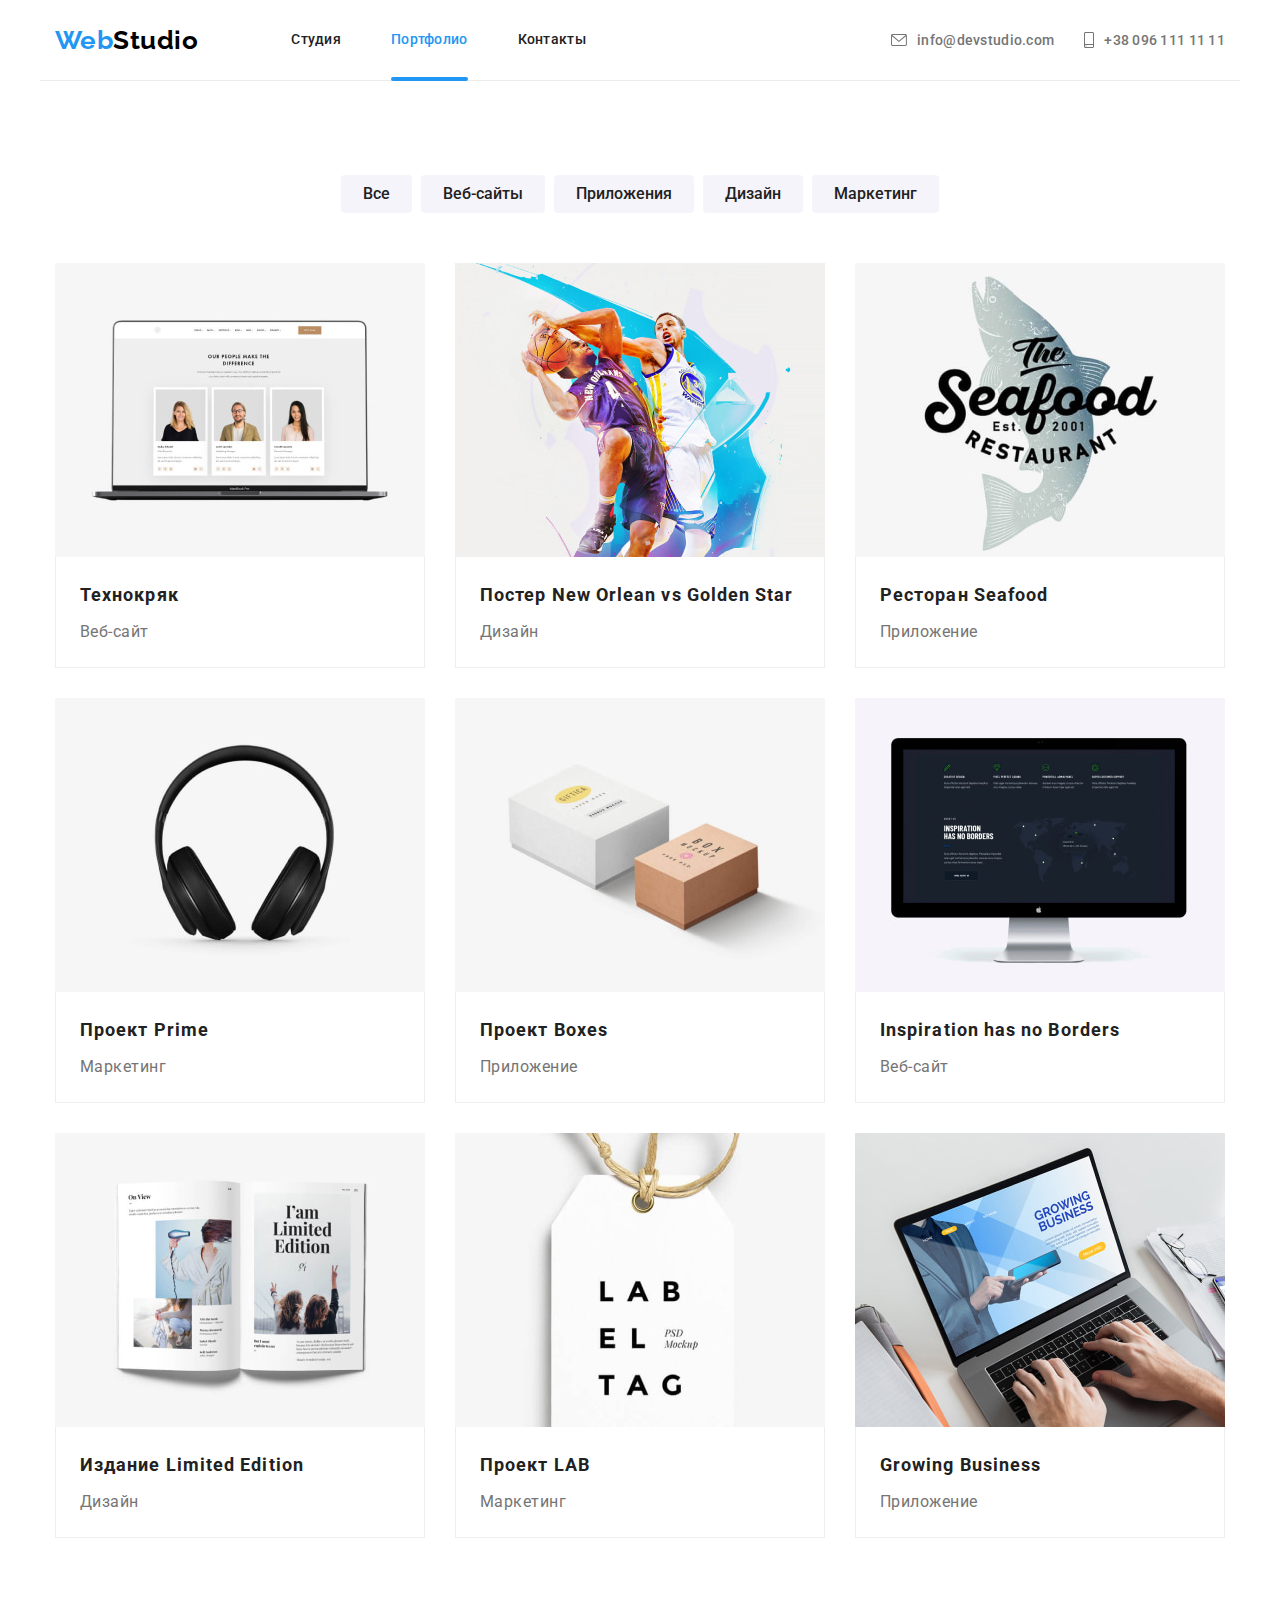
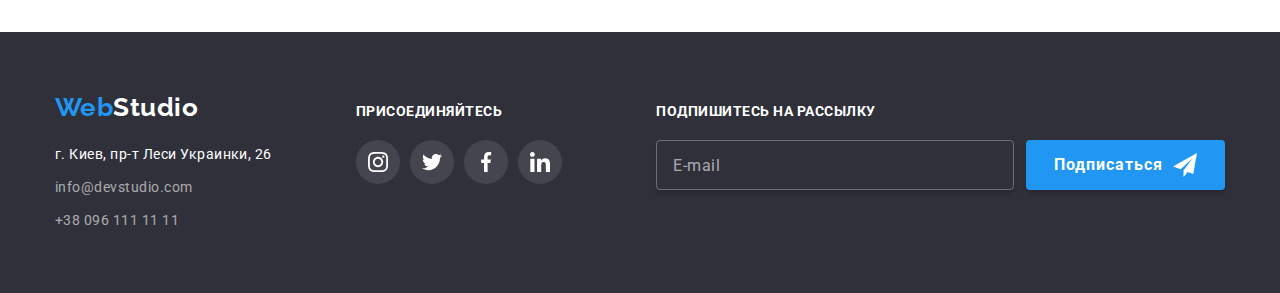
==== portfolio.html @ 1c0f31d6 "Initial commit" ====
<!DOCTYPE html>
<html lang="ru">
  <head>
    <meta charset="UTF-8" />
    <meta http-equiv="X-UA-Compatible" content="IE=edge" />
    <meta name="viewport" content="width=device-width, initial-scale=1.0" />
    <title>Портфолио Web студии</title>
    <link
      href="https://fonts.googleapis.com/css2?family=Raleway:wght@700&family=Roboto:wght@400;500;700;900&display=swap"
      rel="stylesheet"
    />
    <link
      rel="stylesheet"
      href="https://cdnjs.cloudflare.com/ajax/libs/modern-normalize/1.0.0/modern-normalize.min.css"
    />
    <link rel="stylesheet" href="./css/main.min.css" />
  </head>

  <body>
    <header>
      <div class="container header-container">
        <a class="logo" href="./index.html"> <span class="logo__accent">Web</span>Studio</a>

        <nav>
          <ul class="site-nav">
            <li class="site-nav__list">
              <a href="./index.html" class="site-nav__link">Студия</a>
            </li>

            <li class="site-nav__list">
              <div><a href="./portfolio.html" class="site-nav__link active">Портфолио</a></div>
            </li>

            <li class="site-nav__list">
              <div><a href="" class="site-nav__link">Контакты</a></div>
            </li>
          </ul>
        </nav>

        <ul class="address">
          <li class="address__item">
            <a class="address__link" href="mailto:info@devstudio.com"
              ><svg class="address__icon" width="16" height="12">
                <use href="./images/icons.svg#icon-envelope"></use></svg
              >info@devstudio.com</a
            >
          </li>

          <li class="address__item">
            <a class="address__link" href="tell:380961111111"
              ><svg class="address__icon" width="10" height="16">
                <use href="./images/icons.svg#icon-smartphone"></use></svg
              >+38 096 111 11 11</a
            >
          </li>
        </ul>
      </div>
    </header>

    <main>
      <section class="portfolio section">
        <div class="container">
          <h1 class="visually-hidden">Что мы делаем</h1>
          <ul class="portfolio__menu">
            <li class="portfolio__item">
              <button type="button" class="portfolio__button">Все</button>
            </li>
            <li class="portfolio__item">
              <button type="button" class="portfolio__button">Веб-сайты</button>
            </li>
            <li class="portfolio__item">
              <button type="button" class="portfolio__button">Приложения</button>
            </li>
            <li class="portfolio__item">
              <button type="button" class="portfolio__button">Дизайн</button>
            </li>
            <li class="portfolio__item">
              <button type="button" class="portfolio__button">Маркетинг</button>
            </li>
          </ul>

          <h2 class="visually-hidden">Постеры с ссылками</h2>
          <ul class="card-set">
            <li class="card-set__item">
              <a class="card-set__link" href="">
                <div class="card-set__figure">
                  <img
                    src="./images/port1.jpg"
                    alt="3 фото разных людей на экране ноутбука"
                    class="port-img"
                    width="370"
                    height="294"
                  />
                  <p class="card-set__content">
                    Ресурс предлагает комплексные предложения с разным уровнем функционала и
                    сервисов. Все это позволит посетителю получить исчерпывающие сведения о компании
                    или частном лице.
                  </p>
                </div>
                <div class="card-set__stand">
                  <h2 class="card-set__card-title">Технокряк</h2>
                  <p class="card-set__card-subtitle">Веб-сайт</p>
                </div>
              </a>
            </li>

            <li class="card-set__item">
              <a class="card-set__link" href="">
                <div class="card-set__figure">
                  <img
                    src="./images/port2.jpg"
                    alt="баскетболисты борятся за мяч"
                    class="port-img"
                    width="370"
                    height="294"
                  />
                  <p class="card-set__content">
                    Ресурс предлагает комплексные предложения с разным уровнем функционала и
                    сервисов. Все это позволит посетителю получить исчерпывающие сведения о компании
                    или частном лице.
                  </p>
                </div>
                <div class="card-set__stand">
                  <h2 class="card-set__card-title">Постер New Orlean vs Golden Star</h2>
                  <p class="card-set__card-subtitle">Дизайн</p>
                </div>
              </a>
            </li>

            <li class="card-set__item">
              <a class="card-set__link" href="">
                <div class="card-set__figure">
                  <img
                    src="./images/port3.jpg"
                    alt="рыба на логотипе ресторана"
                    class="port-img"
                    width="370"
                    height="294"
                  />
                  <p class="card-set__content">
                    Ресурс предлагает комплексные предложения с разным уровнем функционала и
                    сервисов. Все это позволит посетителю получить исчерпывающие сведения о компании
                    или частном лице.
                  </p>
                </div>
                <div class="card-set__stand">
                  <h2 class="card-set__card-title">Ресторан Seafood</h2>
                  <p class="card-set__card-subtitle">Приложение</p>
                </div>
              </a>
            </li>

            <li class="card-set__item">
              <a class="card-set__link" href="">
                <div class="card-set__figure">
                  <img
                    src="./images/port4.jpg"
                    alt="наушники"
                    class="port-img"
                    width="370"
                    height="294"
                  />
                  <p class="card-set__content">
                    Ресурс предлагает комплексные предложения с разным уровнем функционала и
                    сервисов. Все это позволит посетителю получить исчерпывающие сведения о компании
                    или частном лице.
                  </p>
                </div>
                <div class="card-set__stand">
                  <h2 class="card-set__card-title">Проект Prime</h2>
                  <p class="card-set__card-subtitle">Маркетинг</p>
                </div>
              </a>
            </li>

            <li class="card-set__item">
              <a class="card-set__link" href="">
                <div class="card-set__figure">
                  <img
                    src="./images/port5.jpg"
                    alt="2 коробки"
                    class="port-img"
                    width="370"
                    height="294"
                  />
                  <p class="card-set__content">
                    Ресурс предлагает комплексные предложения с разным уровнем функционала и
                    сервисов. Все это позволит посетителю получить исчерпывающие сведения о компании
                    или частном лице.
                  </p>
                </div>
                <div class="card-set__stand">
                  <h2 class="card-set__card-title">Проект Boxes</h2>
                  <p class="card-set__card-subtitle">Приложение</p>
                </div>
              </a>
            </li>

            <li class="card-set__item">
              <a class="card-set__link" href="">
                <div class="card-set__figure">
                  <img
                    src="./images/port6.jpg"
                    alt="экран компьютера"
                    class="port-img"
                    width="370"
                    height="294"
                  />
                  <p class="card-set__content">
                    Ресурс предлагает комплексные предложения с разным уровнем функционала и
                    сервисов. Все это позволит посетителю получить исчерпывающие сведения о компании
                    или частном лице.
                  </p>
                </div>
                <div class="card-set__stand">
                  <h2 class="card-set__card-title">Inspiration has no Borders</h2>
                  <p class="card-set__card-subtitle">Веб-сайт</p>
                </div>
              </a>
            </li>

            <li class="card-set__item">
              <a class="card-set__link" href="">
                <div class="card-set__figure">
                  <img
                    src="./images/port7.jpg"
                    alt="открытая книга ограниченной серии"
                    class="port-img"
                    width="370"
                    height="294"
                  />
                  <p class="card-set__content">
                    Ресурс предлагает комплексные предложения с разным уровнем функционала и
                    сервисов. Все это позволит посетителю получить исчерпывающие сведения о компании
                    или частном лице.
                  </p>
                </div>
                <div class="card-set__stand">
                  <h2 class="card-set__card-title">Издание Limited Edition</h2>
                  <p class="card-set__card-subtitle">Дизайн</p>
                </div>
              </a>
            </li>

            <li class="card-set__item">
              <a class="card-set__link" href="">
                <div class="card-set__figure">
                  <img
                    src="./images/port8.jpg"
                    alt="бирка одежды с надписью ЛАБ"
                    class="port-img"
                    width="370"
                    height="294"
                  />
                  <p class="card-set__content">
                    Ресурс предлагает комплексные предложения с разным уровнем функционала и
                    сервисов. Все это позволит посетителю получить исчерпывающие сведения о компании
                    или частном лице.
                  </p>
                </div>
                <div class="card-set__stand">
                  <h2 class="card-set__card-title">Проект LAB</h2>
                  <p class="card-set__card-subtitle">Маркетинг</p>
                </div>
              </a>
            </li>

            <li class="card-set__item">
              <a class="card-set__link" href="">
                <div class="card-set__figure">
                  <img
                    src="./images/port9.jpg"
                    alt="Человек печатает на ноутбуке"
                    class="port-img"
                    width="370"
                    height="294"
                  />
                  <p class="card-set__content">
                    Ресурс предлагает комплексные предложения с разным уровнем функционала и
                    сервисов. Все это позволит посетителю получить исчерпывающие сведения о компании
                    или частном лице.
                  </p>
                </div>
                <div class="card-set__stand">
                  <h2 class="card-set__card-title">Growing Business</h2>
                  <p class="card-set__card-subtitle">Приложение</p>
                </div>
              </a>
            </li>
          </ul>
        </div>
      </section>
    </main>

    <footer class="page-footer">
      <div class="container page-footer__container">
        <div class="page-footer__adr-container">
          <a class="logo logo--white" href="./index.html">
            <span class="logo__accent">Web</span>Studio</a
          >
          <address class="page-footer__contacts">
            <p class="page-footer__adr">г. Киев, пр-т Леси Украинки, 26</p>

            <ul>
              <li class="page-footer__item">
                <a class="page-footer__link" href="mailto:info@devstudio.com">info@devstudio.com</a>
              </li>

              <li><a class="page-footer__link" href="tell:380961111111">+38 096 111 11 11</a></li>
            </ul>
          </address>
        </div>

        <div class="add-please">
          <h3 class="slogan">присоединяйтесь</h3>
          <ul class="social-networks">
            <li class="social-networks__list">
              <a
                href=""
                class="social-networks__link social-networks__link--black-theme"
                aria-label="instagram"
                ><svg width="20" height="20">
                  <use href="./images/icons.svg#icon-instagram2"></use></svg
              ></a>
            </li>
            <li class="social-networks__list">
              <a
                href=""
                class="social-networks__link social-networks__link--black-theme"
                aria-label="twitter"
                ><svg width="20" height="20">
                  <use href="./images/icons.svg#icon-twitter"></use></svg
              ></a>
            </li>
            <li class="social-networks__list">
              <a
                href=""
                class="social-networks__link social-networks__link--black-theme"
                aria-label="facebook"
                ><svg width="20" height="20">
                  <use href="./images/icons.svg#icon-facebook"></use></svg
              ></a>
            </li>
            <li class="social-networks__list">
              <a
                href="./images/icons.svg#icon-linkedin"
                class="social-networks__link social-networks__link--black-theme"
                aria-label="linkedin"
                ><svg width="20" height="20">
                  <use href="./images/icons.svg#icon-linkedin"></use></svg
              ></a>
            </li>
          </ul>
        </div>

        <div>
          <b class="slogan">подпишитесь на рассылку </b>
          <form class="subscription-form" name="subscription_form" autocomplete="off" novalidate>
            <label for="user_email"> </label>
            <input
              class="subscription-form__input"
              type="email"
              name="email"
              id="user_email"
              placeholder="E-mail"
            />
            <button class="button button--alignment" type="submit">
              Подписаться
              <svg class="email-svg" width="24" height="24">
                <use href="./images/icons.svg#icon-send"></use>
              </svg>
            </button>
          </form>
        </div>
      </div>
    </footer>
  </body>
</html>
---- css/main.min.css ----
.visually-hidden{position:absolute;width:1px;height:1px;margin:-1px;border:0;padding:0;white-space:nowrap;-webkit-clip-path:inset(100%);clip-path:inset(100%);clip:rect(0 0 0 0);overflow:hidden}body{color:#757575;background-color:#fff;font-family:"Roboto",sans-serif;letter-spacing:0.03em}ul{list-style:none}a{text-decoration:none}img{display:block;max-width:100%}.section{padding-top:94px;padding-bottom:94px}ul,h1,h2,h3,li,p,input{padding:0;margin:0}.container{width:1200px;padding-left:15px;padding-right:15px;margin:0 auto}.address,.address__link,.features__icon,.skills__content,.social-networks__link,.clients__link,.user-form__checkbox-label,.card-set__content,.button--alignment{-webkit-box-pack:center;-ms-flex-pack:center;justify-content:center;-webkit-box-align:center;-ms-flex-align:center;align-items:center}.header-container{display:-webkit-box;display:-ms-flexbox;display:flex;-webkit-box-align:center;-ms-flex-align:center;align-items:center;border-bottom:1px solid #ececec}.site-nav{display:-webkit-box;display:-ms-flexbox;display:flex;margin-left:93px}.site-nav :not(:last-child){margin-right:50px}.site-nav__list{position:relative}.site-nav__link{color:#212121;letter-spacing:0.02em;font-weight:500;font-size:14px;line-height:1.14;padding-top:32px;padding-bottom:32px;display:block;-webkit-transition:color 250ms cubic-bezier(0.4, 0, 0.2, 1);transition:color 250ms cubic-bezier(0.4, 0, 0.2, 1)}.site-nav__link:hover,.site-nav__link:focus{color:#2196f3}.active{color:#2196f3}.active::after{position:absolute;bottom:-1px;left:0px;content:'';display:block;width:100%;height:4px;background-color:currentColor;border-radius:4px}.address{display:-webkit-box;display:-ms-flexbox;display:flex;margin-left:auto;fill:#757575}.address__link{-webkit-transition:color 250ms cubic-bezier(0.4, 0, 0.2, 1);transition:color 250ms cubic-bezier(0.4, 0, 0.2, 1)}.address__link:hover,.address__link:focus{fill:#2196f3}.address__icon{margin-right:10px;-webkit-transition:fill 250ms cubic-bezier(0.4, 0, 0.2, 1);transition:fill 250ms cubic-bezier(0.4, 0, 0.2, 1)}.address__item:not(:last-child){margin-right:30px}.address__link{display:-webkit-box;display:-ms-flexbox;display:flex;padding-top:32px;padding-bottom:32px;color:#757575;letter-spacing:0.02em;font-weight:500;font-size:14px;line-height:16px;-webkit-transition:color 250ms cubic-bezier(0.4, 0, 0.2, 1);transition:color 250ms cubic-bezier(0.4, 0, 0.2, 1)}.address__link:hover,.address__link:focus{color:#2196f3}.logo{color:#000;font-family:"Raleway",sans-serif;font-weight:700;font-size:26px;line-height:1.19;display:block;padding-top:25px;padding-bottom:24px}.logo__accent{color:#2196f3}.logo--white{color:#fff;display:inline-block}.hero{background-color:#2f303a;text-align:center;padding-top:200px;padding-bottom:200px;height:600px;max-width:1600px;margin-left:auto;margin-right:auto;background-image:-webkit-gradient(linear, left top, left bottom, from(rgba(47,48,58,0.4)), to(rgba(47,48,58,0.4))),url(../images/hero.jpg);background-image:linear-gradient(rgba(47,48,58,0.4), rgba(47,48,58,0.4)),url(../images/hero.jpg)}.hero__title{color:#fff;letter-spacing:0.06em;font-weight:900;font-size:44px;line-height:1.36;text-transform:uppercase;margin-bottom:30px}.button{background-color:#2196f3;color:#fff;letter-spacing:0.06em;font-weight:700;font-size:16px;line-height:1.88;cursor:pointer;-webkit-box-shadow:0px 4px 4px rgba(0,0,0,0.15);box-shadow:0px 4px 4px rgba(0,0,0,0.15);border:none;border-radius:4px;padding:10px 32px;-webkit-transition:background-color 250ms cubic-bezier(0.4, 0, 0.2, 1);transition:background-color 250ms cubic-bezier(0.4, 0, 0.2, 1)}.button:hover,.button:focus{background-color:#188ce8}.backdrop{position:fixed;top:0;left:0;width:100%;height:100%;background-color:rgba(0,0,0,0.2);opacity:1;-webkit-transition:opacity 250ms cubic-bezier(0.4, 0, 0.2, 1),visibility 250ms cubic-bezier(0.4, 0, 0.2, 1);transition:opacity 250ms cubic-bezier(0.4, 0, 0.2, 1),visibility 250ms cubic-bezier(0.4, 0, 0.2, 1)}.backdrop.is-hidden{opacity:0;pointer-events:none;visibility:hidden}.backdrop.is-hidden .modal{-webkit-transform:translate(-50%, -50%) scale(0.75);transform:translate(-50%, -50%) scale(0.75)}.modal{position:absolute;top:50%;left:50%;-webkit-transform:translate(-50%, -50%) scale(1);transform:translate(-50%, -50%) scale(1);-webkit-transition:-webkit-transform 250ms cubic-bezier(0.4, 0, 0.2, 1);transition:-webkit-transform 250ms cubic-bezier(0.4, 0, 0.2, 1);transition:transform 250ms cubic-bezier(0.4, 0, 0.2, 1);transition:transform 250ms cubic-bezier(0.4, 0, 0.2, 1), -webkit-transform 250ms cubic-bezier(0.4, 0, 0.2, 1);opacity:1;width:528px;height:581px;background-color:#fff;border-radius:4px;-webkit-box-shadow:0px 1px 3px rgba(0,0,0,0.12),0px 1px 1px rgba(0,0,0,0.14),0px 2px 1px rgba(0,0,0,0.2);box-shadow:0px 1px 3px rgba(0,0,0,0.12),0px 1px 1px rgba(0,0,0,0.14),0px 2px 1px rgba(0,0,0,0.2)}.modal__modal-close{width:30px;height:30px;border-radius:50%;background-color:#fff;border:rgba(0,0,0,0.1) solid 1px;top:8px;right:8px;position:absolute;cursor:pointer;-webkit-transition:fill 250ms cubic-bezier(0.4, 0, 0.2, 1);transition:fill 250ms cubic-bezier(0.4, 0, 0.2, 1)}.modal__modal-close:hover,.modal__modal-close:focus{fill:#2196f3}.features{display:-webkit-box;display:-ms-flexbox;display:flex}.features__item{width:270px}.features__item:not(:last-child){margin-right:30px}.features__icon{background-color:#f5f4fa;height:120px;margin-bottom:30px;display:-webkit-box;display:-ms-flexbox;display:flex;border-radius:4px}.features__title{color:#212121;margin-bottom:10px;font-weight:700;font-size:14px;line-height:1.14;text-transform:uppercase}.features__description{font-size:14px;line-height:1.71}.skill{padding-top:0}.skills__thumb{position:relative}.site-nav__underline{position:relative}.skills__content{position:absolute;display:-webkit-box;display:-ms-flexbox;display:flex;background-color:rgba(47,48,58,0.8);width:370px;height:70px;color:#fff;font-weight:700;font-size:14px;line-height:1.14;text-transform:uppercase;bottom:0}.skills{display:-webkit-box;display:-ms-flexbox;display:flex}.skills :not(:last-child){margin-right:30px}.section-title{color:#212121;font-weight:700;font-size:36px;line-height:1.17;text-align:center;margin-bottom:50px}.social-networks{display:-webkit-box;display:-ms-flexbox;display:flex;width:206px;height:44px}.social-networks__list:not(:last-child){margin-right:10px}.social-networks__link{display:-webkit-box;display:-ms-flexbox;display:flex;border-radius:50%;width:44px;height:44px;fill:#afb1b8;-webkit-transition:fill 250ms cubic-bezier(0.4, 0, 0.2, 1),background-color 250ms cubic-bezier(0.4, 0, 0.2, 1);transition:fill 250ms cubic-bezier(0.4, 0, 0.2, 1),background-color 250ms cubic-bezier(0.4, 0, 0.2, 1)}.social-networks__link:hover,.social-networks__link:focus{background-color:#2196f3;fill:#fff}.our-peoples{display:-webkit-box;display:-ms-flexbox;display:flex}.our-peoples__item{text-align:center;-webkit-box-shadow:0px 1px 3px rgba(0,0,0,0.12),0px 1px 1px rgba(0,0,0,0.14),0px 2px 1px rgba(0,0,0,0.2);box-shadow:0px 1px 3px rgba(0,0,0,0.12),0px 1px 1px rgba(0,0,0,0.14),0px 2px 1px rgba(0,0,0,0.2);border-radius:0px 0px 4px 4px;background-color:#fff}.our-peoples__item:not(:last-child){margin-right:30px}.our-command{background-color:#f5f4fa}.command-member{padding:30px 32px}.command-member__name{color:#212121;font-weight:500;font-size:16px;line-height:1.19;margin-bottom:10px}.command-member__position{font-size:16px;line-height:1.19;margin-bottom:16px}.clients{display:-webkit-box;display:-ms-flexbox;display:flex;margin-left:auto;margin-right:auto}.clients__link{display:-webkit-box;display:-ms-flexbox;display:flex;border:1px solid #afb1b8;border-radius:4px;width:170px;height:92px;fill:#afb1b8;-webkit-transition:fill 250ms cubic-bezier(0.4, 0, 0.2, 1),border 250ms cubic-bezier(0.4, 0, 0.2, 1);transition:fill 250ms cubic-bezier(0.4, 0, 0.2, 1),border 250ms cubic-bezier(0.4, 0, 0.2, 1)}.clients__link:hover,.clients__link:focus{overline:none;border:1px solid #2196f3;fill:#2196f3}.clients__item:not(:last-child){margin-right:30px}.user-form{margin-left:auto;margin-right:auto;padding:40px;font-size:12px}.user-form__field-cover:not(:last-child){margin-bottom:10px}.user-form__field-cover{display:-webkit-box;display:-ms-flexbox;display:flex;-webkit-box-orient:vertical;-webkit-box-direction:normal;-ms-flex-direction:column;flex-direction:column}.user-form__label{margin-bottom:4px;letter-spacing:0.01em}.place-data{display:block;margin-bottom:12px;text-align:center;font-weight:700;font-size:20px;line-height:1.15;color:#212121}.user-form__button{display:block;margin-left:auto;margin-right:auto;padding:10px 55px}.user-form__input-icon{position:absolute;top:50%;left:12px;-webkit-transform:translateY(-50%);transform:translateY(-50%);-webkit-transition:fill 250ms cubic-bezier(0.4, 0, 0.2, 1);transition:fill 250ms cubic-bezier(0.4, 0, 0.2, 1)}.user-form__input-cover{position:relative;width:100%}.user-form__input{border:1px solid rgba(33,33,33,0.2);border-radius:4px;width:100%;height:40px;padding-left:42px;outline:none;cursor:pointer;-webkit-transition:border 250ms cubic-bezier(0.4, 0, 0.2, 1);transition:border 250ms cubic-bezier(0.4, 0, 0.2, 1)}.user-form__input:focus-within .user-form__input-icon{fill:#2196f3}.user-form__input:hover ~ .user-form__input-icon,.user-form__input:focus ~ .user-form__input-icon{fill:#2196f3}.user-form__input:hover,.user-form__input:focus{border:1px solid #2196f3}.user-form__textarea{height:120px;resize:unset;border-color:rgba(33,33,33,0.2);border-radius:4px;padding:12px 16px;outline:none;margin-bottom:20px;-webkit-transition:border 250ms cubic-bezier(0.4, 0, 0.2, 1);transition:border 250ms cubic-bezier(0.4, 0, 0.2, 1)}.user-form__textarea::-webkit-input-placeholder{font-size:12px;color:rgba(117,117,117,0.5)}.user-form__textarea:-ms-input-placeholder{font-size:12px;color:rgba(117,117,117,0.5)}.user-form__textarea::-ms-input-placeholder{font-size:12px;color:rgba(117,117,117,0.5)}.user-form__textarea::placeholder{font-size:12px;color:rgba(117,117,117,0.5)}.user-form__textarea:hover,.user-form__textarea:focus{border:1px solid #2196f3}.user-form__checkbox-label{display:-webkit-box;display:-ms-flexbox;display:flex;font-size:14px;margin-bottom:30px}.user-form__policy-terms{text-decoration:underline;color:#2196f3}.user-form__checkbox-icon{display:-webkit-box;display:-ms-flexbox;display:flex;-webkit-box-align:center;-ms-flex-align:center;align-items:center;width:16px;height:15px;margin-right:7px;border:2px solid #212121;border-radius:2px;background-origin:border-box;-webkit-transition:border 250ms cubic-bezier(0.4, 0, 0.2, 1),background 250ms cubic-bezier(0.4, 0, 0.2, 1);transition:border 250ms cubic-bezier(0.4, 0, 0.2, 1),background 250ms cubic-bezier(0.4, 0, 0.2, 1)}.user-form__checkbox{position:absolute;width:1px;height:1px;margin:-1px;border:0;padding:0;white-space:nowrap;-webkit-clip-path:inset(100%);clip-path:inset(100%);clip:rect(0 0 0 0);overflow:hidden}.user-form__checkbox:hover ~ .user-form__checkbox-icon{border-color:#2196f3}.user-form__checkbox:focus ~ .user-form__checkbox-icon{border-color:#2196f3}.user-form__checkbox:checked ~ .user-form__checkbox-icon{background-color:#2196f3;border-color:#2196f3}.card-set__card-subtitle{color:#757575;font-size:16px;line-height:1.88}.portfolio__menu{display:-webkit-box;display:-ms-flexbox;display:flex;-webkit-box-pack:center;-ms-flex-pack:center;justify-content:center;margin-bottom:50px}.portfolio__item:not(:last-child){margin-right:9px}.portfolio__button{color:#212121;background-color:#f5f4fa;font-weight:500;font-size:16px;line-height:1.63;cursor:pointer;text-align:center;border:none;padding:6px 22px;border-radius:4px;-webkit-transition:color 250ms cubic-bezier(0.4, 0, 0.2, 1),background-color 250ms cubic-bezier(0.4, 0, 0.2, 1),-webkit-box-shadow 250ms cubic-bezier(0.4, 0, 0.2, 1);transition:color 250ms cubic-bezier(0.4, 0, 0.2, 1),background-color 250ms cubic-bezier(0.4, 0, 0.2, 1),-webkit-box-shadow 250ms cubic-bezier(0.4, 0, 0.2, 1);transition:color 250ms cubic-bezier(0.4, 0, 0.2, 1),background-color 250ms cubic-bezier(0.4, 0, 0.2, 1),box-shadow 250ms cubic-bezier(0.4, 0, 0.2, 1);transition:color 250ms cubic-bezier(0.4, 0, 0.2, 1),background-color 250ms cubic-bezier(0.4, 0, 0.2, 1),box-shadow 250ms cubic-bezier(0.4, 0, 0.2, 1),-webkit-box-shadow 250ms cubic-bezier(0.4, 0, 0.2, 1)}.portfolio__button:hover,.portfolio__button:focus{color:#fff;background-color:#2196f3;-webkit-box-shadow:0px 3px 1px rgba(0,0,0,0.1),0px 1px 2px rgba(0,0,0,0.08),0px 2px 2px rgba(0,0,0,0.12);box-shadow:0px 3px 1px rgba(0,0,0,0.1),0px 1px 2px rgba(0,0,0,0.08),0px 2px 2px rgba(0,0,0,0.12)}.card-set__card-title{color:#212121;letter-spacing:0.06em;font-weight:700;font-size:18px;line-height:2;margin-bottom:4px}.card-set{display:-webkit-box;display:-ms-flexbox;display:flex;-ms-flex-wrap:wrap;flex-wrap:wrap;margin-left:calc(-1 * 30px);margin-top:calc(-1 * 30px)}.card-set__item{-ms-flex-preferred-size:calc(100% / 3 - 30px);flex-basis:calc(100% / 3 - 30px);margin-left:30px;margin-top:30px}.card-set__stand{padding:20px 24px;border-right:1px solid #eee;border-bottom:1px solid #eee;border-left:1px solid #eee}.card-set__content{position:absolute;width:100%;height:100%;top:0;left:0;display:-webkit-box;display:-ms-flexbox;display:flex;padding-left:24px;padding-right:24px;background-color:rgba(33,150,243,0.9);font-weight:400;font-size:18px;line-height:156%;color:#fff;-webkit-transform:translateY(100%);transform:translateY(100%);-webkit-transition:-webkit-transform 250ms cubic-bezier(0.4, 0, 0.2, 1);transition:-webkit-transform 250ms cubic-bezier(0.4, 0, 0.2, 1);transition:transform 250ms cubic-bezier(0.4, 0, 0.2, 1);transition:transform 250ms cubic-bezier(0.4, 0, 0.2, 1), -webkit-transform 250ms cubic-bezier(0.4, 0, 0.2, 1)}.card-set__figure{position:relative;overflow:hidden}.card-set__link{-webkit-transition:-webkit-box-shadow 250ms cubic-bezier(0.4, 0, 0.2, 1);transition:-webkit-box-shadow 250ms cubic-bezier(0.4, 0, 0.2, 1);transition:box-shadow 250ms cubic-bezier(0.4, 0, 0.2, 1);transition:box-shadow 250ms cubic-bezier(0.4, 0, 0.2, 1), -webkit-box-shadow 250ms cubic-bezier(0.4, 0, 0.2, 1)}.card-set__link:hover,.card-set__link:focus{display:inline-block;-webkit-box-shadow:0px 1px 1px rgba(0,0,0,0.12),0px 4px 4px rgba(0,0,0,0.06),1px 4px 6px rgba(0,0,0,0.16);box-shadow:0px 1px 1px rgba(0,0,0,0.12),0px 4px 4px rgba(0,0,0,0.06),1px 4px 6px rgba(0,0,0,0.16)}.card-set__link:hover .card-set__content,.card-set__link:focus .card-set__content{-webkit-transform:translateY(0);transform:translateY(0)}.logo--white{padding:0;margin-bottom:20px}.page-footer{background-color:#2f303a;padding-top:60px;padding-bottom:60px}.page-footer__adr{color:#fff;font-size:14px;line-height:1.71;font-style:normal;margin-bottom:9px}.page-footer__link{color:rgba(255,255,255,0.6);font-size:14px;line-height:1.71;font-style:normal;-webkit-transition:color 250ms cubic-bezier(0.4, 0, 0.2, 1);transition:color 250ms cubic-bezier(0.4, 0, 0.2, 1)}.page-footer__link:hover,.page-footer__link:focus{color:#2196f3}.page-footer__item{margin-bottom:9px}.slogan{color:#fff;display:inline-block;font-weight:700;font-size:14px;line-height:1.14;text-transform:uppercase;margin-bottom:20px}.page-footer__contacts{display:inline-block}.add-please{-webkit-box-orient:vertical;-webkit-box-direction:normal;-ms-flex-direction:column;flex-direction:column;margin-right:auto}.page-footer__container{display:-webkit-box;display:-ms-flexbox;display:flex;-webkit-box-align:baseline;-ms-flex-align:baseline;align-items:baseline}.page-footer__adr-container{width:231px;margin-right:70px}.social-networks__link--black-theme{background-color:rgba(255,255,255,0.1);fill:#fff}.social-networks__link--black-theme:hover,.social-networks__link--black-theme:focus{background-color:#2196f3}.button--alignment{display:-webkit-box;display:-ms-flexbox;display:flex;padding:10px 28px}.email-svg{margin-left:10px}.subscription-form__input{width:358px;height:50px;color:#fff;border:1px solid rgba(255,255,255,0.3);border-radius:4px;background-color:inherit;font-size:16px;line-height:1.25;padding:15px 16px;letter-spacing:0.03em;margin-right:12px;-webkit-box-shadow:0px 4px 4px rgba(0,0,0,0.15);box-shadow:0px 4px 4px rgba(0,0,0,0.15);-webkit-transition:border-color 250ms cubic-bezier(0.4, 0, 0.2, 1),-webkit-box-shadow 250ms cubic-bezier(0.4, 0, 0.2, 1);transition:border-color 250ms cubic-bezier(0.4, 0, 0.2, 1),-webkit-box-shadow 250ms cubic-bezier(0.4, 0, 0.2, 1);transition:border-color 250ms cubic-bezier(0.4, 0, 0.2, 1),box-shadow 250ms cubic-bezier(0.4, 0, 0.2, 1);transition:border-color 250ms cubic-bezier(0.4, 0, 0.2, 1),box-shadow 250ms cubic-bezier(0.4, 0, 0.2, 1),-webkit-box-shadow 250ms cubic-bezier(0.4, 0, 0.2, 1)}.subscription-form__input:hover,.subscription-form__input:focus{outline:0;border-color:#2196f3}.subscription-form__input::-webkit-input-placeholder{font-size:16px;line-height:1.25;letter-spacing:0.03em;color:rgba(255,255,255,0.6)}.subscription-form__input:-ms-input-placeholder{font-size:16px;line-height:1.25;letter-spacing:0.03em;color:rgba(255,255,255,0.6)}.subscription-form__input::-ms-input-placeholder{font-size:16px;line-height:1.25;letter-spacing:0.03em;color:rgba(255,255,255,0.6)}.subscription-form__input::placeholder{font-size:16px;line-height:1.25;letter-spacing:0.03em;color:rgba(255,255,255,0.6)}.subscription-form{display:-webkit-box;display:-ms-flexbox;display:flex}
/*# sourceMappingURL=main.min.css.map */
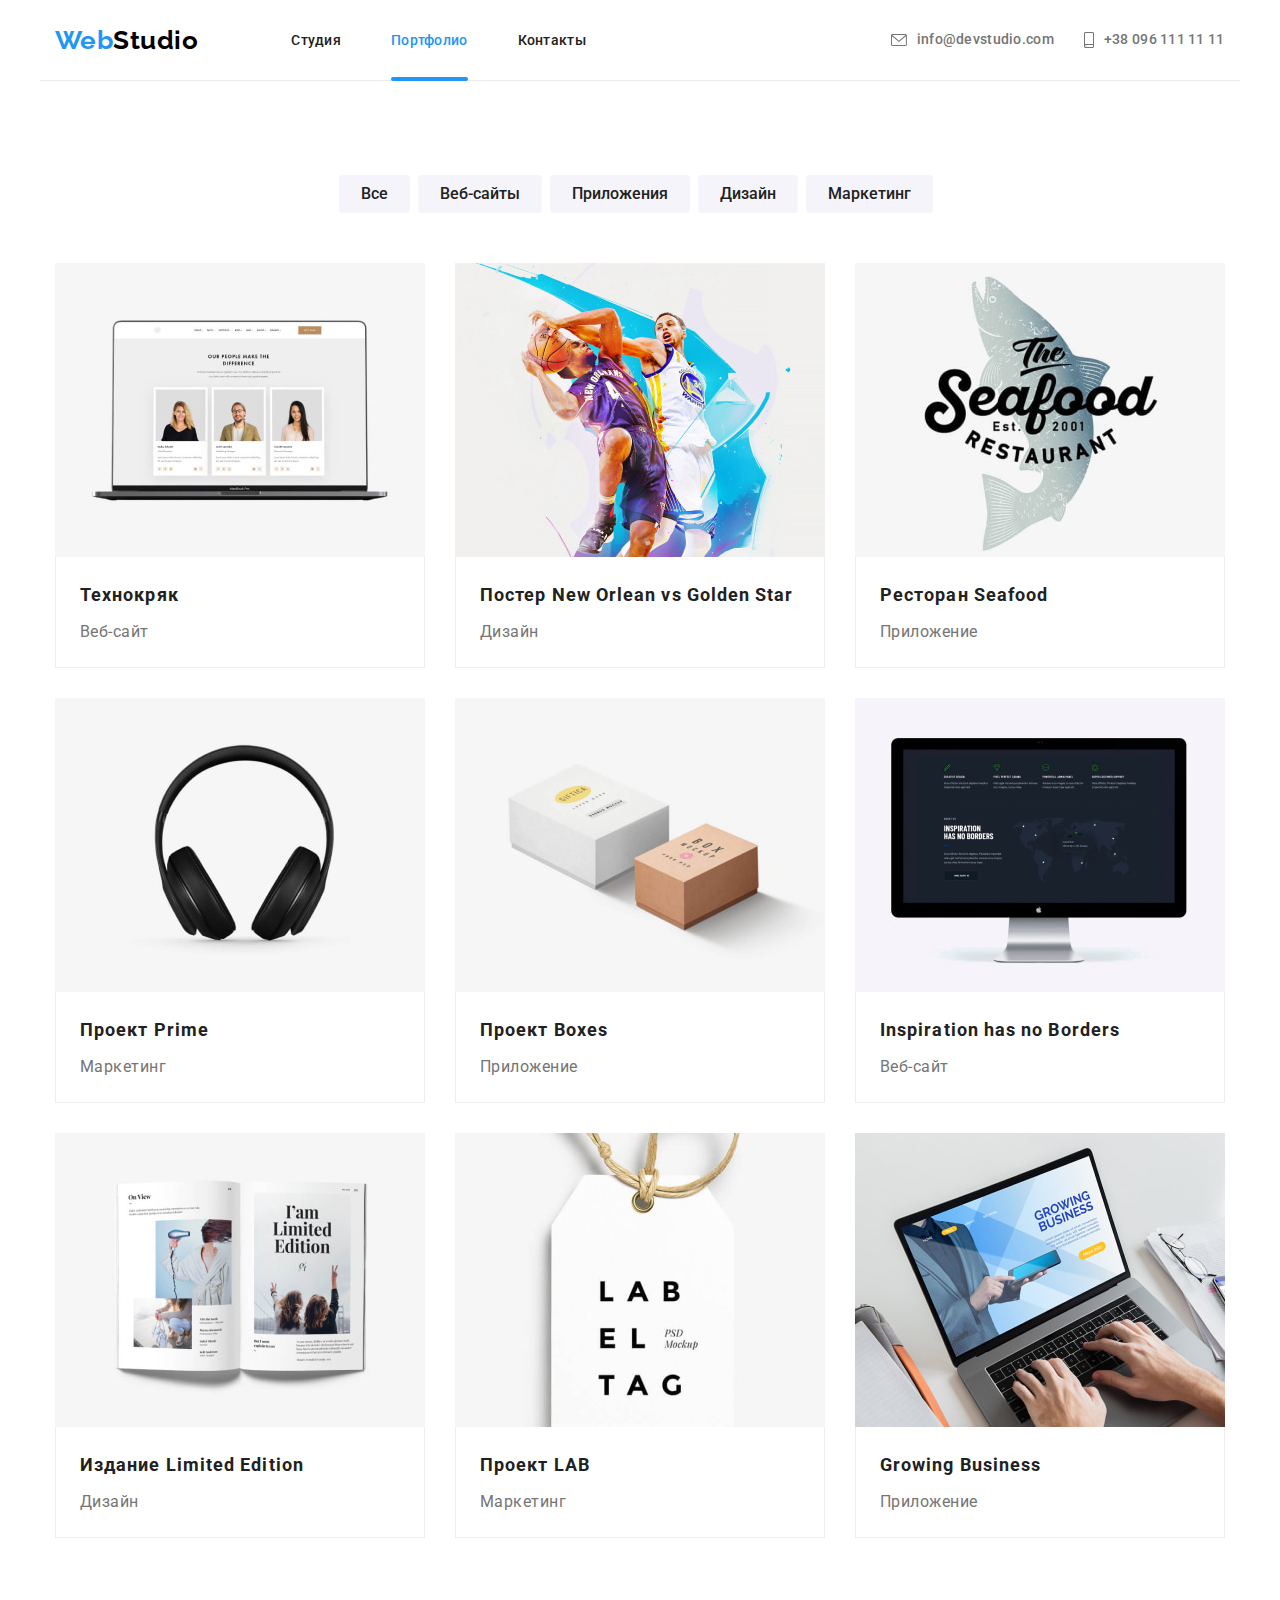
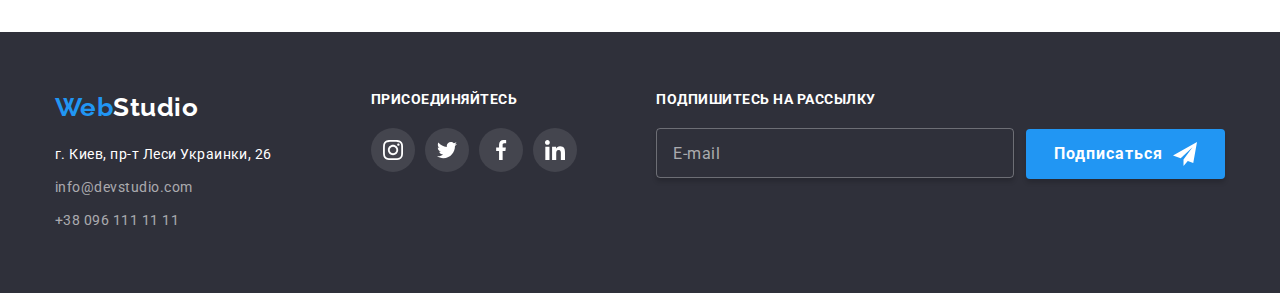
==== commit 7d9d9429: "update styles" ====
--- a/portfolio.html
+++ b/portfolio.html
@@ -21,39 +21,77 @@
       <div class="container header-container">
         <a class="logo" href="./index.html"> <span class="logo__accent">Web</span>Studio</a>
 
-        <nav>
-          <ul class="site-nav">
-            <li class="site-nav__list">
-              <a href="./index.html" class="site-nav__link">Студия</a>
-            </li>
-
-            <li class="site-nav__list">
-              <div><a href="./portfolio.html" class="site-nav__link active">Портфолио</a></div>
-            </li>
-
-            <li class="site-nav__list">
-              <div><a href="" class="site-nav__link">Контакты</a></div>
-            </li>
-          </ul>
-        </nav>
-
-        <ul class="address">
-          <li class="address__item">
-            <a class="address__link" href="mailto:info@devstudio.com"
-              ><svg class="address__icon" width="16" height="12">
-                <use href="./images/icons.svg#icon-envelope"></use></svg
-              >info@devstudio.com</a
-            >
-          </li>
-
-          <li class="address__item">
-            <a class="address__link" href="tell:380961111111"
-              ><svg class="address__icon" width="10" height="16">
-                <use href="./images/icons.svg#icon-smartphone"></use></svg
-              >+38 096 111 11 11</a
-            >
-          </li>
-        </ul>
+        <button
+          class="menu-button"
+          type="button"
+          aria-expanded="false"
+          aria-controls="menu-container"
+          data-menu-button
+        >
+          <svg width="40px" height="40px" aria-label="переключатель мобильного меню">
+            <use class="icon-menu" href="./images/icons.svg#icon-menu"></use>
+            <use class="icon-close" href="./images/icons.svg#icon-close"></use>
+          </svg>
+        </button>
+        <div class="menu-container" id="menu-container" data-menu>
+          <nav class="nav">
+            <ul class="site-nav">
+              <li class="site-nav__list">
+                <a href="./index.html" class="site-nav__link">Студия</a>
+              </li>
+
+              <li class="site-nav__list">
+                <div><a href="./portfolio.html" class="site-nav__link active">Портфолио</a></div>
+              </li>
+
+              <li class="site-nav__list">
+                <div><a href="" class="site-nav__link">Контакты</a></div>
+              </li>
+            </ul>
+          </nav>
+
+          <div class="mobile-adress">
+            <ul class="address">
+              <li class="address__item">
+                <a class="address__link" href="mailto:info@devstudio.com"
+                  ><svg class="address__icon" width="16" height="12">
+                    <use href="./images/icons.svg#icon-envelope"></use></svg
+                  ><span class="address__text">info@devstudio.com</span></a
+                >
+              </li>
+
+              <li class="address__item">
+                <a class="address__link" href="tell:380961111111"
+                  ><svg class="address__icon" width="10" height="16">
+                    <use href="./images/icons.svg#icon-smartphone"></use></svg
+                  ><span class="address__tell">+38 096 111 11 11</span></a
+                >
+              </li>
+            </ul>
+            <ul class="mobile-networks">
+              <li class="mobile-networks__list">
+                <a href="" class="mobile-networks__link" aria-label="instagram">Instagram</a>
+              </li>
+
+              <li class="mobile-networks__list">
+                <a href="" class="mobile-networks__link" aria-label="twitter">Twitter</a>
+              </li>
+
+              <li class="mobile-networks__list">
+                <a href="" class="mobile-networks__link" aria-label="facebook">Facebook</a>
+              </li>
+
+              <li class="mobile-networks__list">
+                <a
+                  href="./images/icons.svg#icon-linkedin"
+                  class="mobile-networks__link"
+                  aria-label="linkedin"
+                  >LinkedIn</a
+                >
+              </li>
+            </ul>
+          </div>
+        </div>
       </div>
     </header>
 
@@ -374,5 +412,6 @@
         </div>
       </div>
     </footer>
+    <script src="./js/menu.js"></script>
   </body>
 </html>
--- a/css/main.min.css
+++ b/css/main.min.css
@@ -1,2 +1,2 @@
-.visually-hidden{position:absolute;width:1px;height:1px;margin:-1px;border:0;padding:0;white-space:nowrap;-webkit-clip-path:inset(100%);clip-path:inset(100%);clip:rect(0 0 0 0);overflow:hidden}body{color:#757575;background-color:#fff;font-family:"Roboto",sans-serif;letter-spacing:0.03em}ul{list-style:none}a{text-decoration:none}img{display:block;max-width:100%}.section{padding-top:94px;padding-bottom:94px}ul,h1,h2,h3,li,p,input{padding:0;margin:0}.container{width:1200px;padding-left:15px;padding-right:15px;margin:0 auto}.address,.address__link,.features__icon,.skills__content,.social-networks__link,.clients__link,.user-form__checkbox-label,.card-set__content,.button--alignment{-webkit-box-pack:center;-ms-flex-pack:center;justify-content:center;-webkit-box-align:center;-ms-flex-align:center;align-items:center}.header-container{display:-webkit-box;display:-ms-flexbox;display:flex;-webkit-box-align:center;-ms-flex-align:center;align-items:center;border-bottom:1px solid #ececec}.site-nav{display:-webkit-box;display:-ms-flexbox;display:flex;margin-left:93px}.site-nav :not(:last-child){margin-right:50px}.site-nav__list{position:relative}.site-nav__link{color:#212121;letter-spacing:0.02em;font-weight:500;font-size:14px;line-height:1.14;padding-top:32px;padding-bottom:32px;display:block;-webkit-transition:color 250ms cubic-bezier(0.4, 0, 0.2, 1);transition:color 250ms cubic-bezier(0.4, 0, 0.2, 1)}.site-nav__link:hover,.site-nav__link:focus{color:#2196f3}.active{color:#2196f3}.active::after{position:absolute;bottom:-1px;left:0px;content:'';display:block;width:100%;height:4px;background-color:currentColor;border-radius:4px}.address{display:-webkit-box;display:-ms-flexbox;display:flex;margin-left:auto;fill:#757575}.address__link{-webkit-transition:color 250ms cubic-bezier(0.4, 0, 0.2, 1);transition:color 250ms cubic-bezier(0.4, 0, 0.2, 1)}.address__link:hover,.address__link:focus{fill:#2196f3}.address__icon{margin-right:10px;-webkit-transition:fill 250ms cubic-bezier(0.4, 0, 0.2, 1);transition:fill 250ms cubic-bezier(0.4, 0, 0.2, 1)}.address__item:not(:last-child){margin-right:30px}.address__link{display:-webkit-box;display:-ms-flexbox;display:flex;padding-top:32px;padding-bottom:32px;color:#757575;letter-spacing:0.02em;font-weight:500;font-size:14px;line-height:16px;-webkit-transition:color 250ms cubic-bezier(0.4, 0, 0.2, 1);transition:color 250ms cubic-bezier(0.4, 0, 0.2, 1)}.address__link:hover,.address__link:focus{color:#2196f3}.logo{color:#000;font-family:"Raleway",sans-serif;font-weight:700;font-size:26px;line-height:1.19;display:block;padding-top:25px;padding-bottom:24px}.logo__accent{color:#2196f3}.logo--white{color:#fff;display:inline-block}.hero{background-color:#2f303a;text-align:center;padding-top:200px;padding-bottom:200px;height:600px;max-width:1600px;margin-left:auto;margin-right:auto;background-image:-webkit-gradient(linear, left top, left bottom, from(rgba(47,48,58,0.4)), to(rgba(47,48,58,0.4))),url(../images/hero.jpg);background-image:linear-gradient(rgba(47,48,58,0.4), rgba(47,48,58,0.4)),url(../images/hero.jpg)}.hero__title{color:#fff;letter-spacing:0.06em;font-weight:900;font-size:44px;line-height:1.36;text-transform:uppercase;margin-bottom:30px}.button{background-color:#2196f3;color:#fff;letter-spacing:0.06em;font-weight:700;font-size:16px;line-height:1.88;cursor:pointer;-webkit-box-shadow:0px 4px 4px rgba(0,0,0,0.15);box-shadow:0px 4px 4px rgba(0,0,0,0.15);border:none;border-radius:4px;padding:10px 32px;-webkit-transition:background-color 250ms cubic-bezier(0.4, 0, 0.2, 1);transition:background-color 250ms cubic-bezier(0.4, 0, 0.2, 1)}.button:hover,.button:focus{background-color:#188ce8}.backdrop{position:fixed;top:0;left:0;width:100%;height:100%;background-color:rgba(0,0,0,0.2);opacity:1;-webkit-transition:opacity 250ms cubic-bezier(0.4, 0, 0.2, 1),visibility 250ms cubic-bezier(0.4, 0, 0.2, 1);transition:opacity 250ms cubic-bezier(0.4, 0, 0.2, 1),visibility 250ms cubic-bezier(0.4, 0, 0.2, 1)}.backdrop.is-hidden{opacity:0;pointer-events:none;visibility:hidden}.backdrop.is-hidden .modal{-webkit-transform:translate(-50%, -50%) scale(0.75);transform:translate(-50%, -50%) scale(0.75)}.modal{position:absolute;top:50%;left:50%;-webkit-transform:translate(-50%, -50%) scale(1);transform:translate(-50%, -50%) scale(1);-webkit-transition:-webkit-transform 250ms cubic-bezier(0.4, 0, 0.2, 1);transition:-webkit-transform 250ms cubic-bezier(0.4, 0, 0.2, 1);transition:transform 250ms cubic-bezier(0.4, 0, 0.2, 1);transition:transform 250ms cubic-bezier(0.4, 0, 0.2, 1), -webkit-transform 250ms cubic-bezier(0.4, 0, 0.2, 1);opacity:1;width:528px;height:581px;background-color:#fff;border-radius:4px;-webkit-box-shadow:0px 1px 3px rgba(0,0,0,0.12),0px 1px 1px rgba(0,0,0,0.14),0px 2px 1px rgba(0,0,0,0.2);box-shadow:0px 1px 3px rgba(0,0,0,0.12),0px 1px 1px rgba(0,0,0,0.14),0px 2px 1px rgba(0,0,0,0.2)}.modal__modal-close{width:30px;height:30px;border-radius:50%;background-color:#fff;border:rgba(0,0,0,0.1) solid 1px;top:8px;right:8px;position:absolute;cursor:pointer;-webkit-transition:fill 250ms cubic-bezier(0.4, 0, 0.2, 1);transition:fill 250ms cubic-bezier(0.4, 0, 0.2, 1)}.modal__modal-close:hover,.modal__modal-close:focus{fill:#2196f3}.features{display:-webkit-box;display:-ms-flexbox;display:flex}.features__item{width:270px}.features__item:not(:last-child){margin-right:30px}.features__icon{background-color:#f5f4fa;height:120px;margin-bottom:30px;display:-webkit-box;display:-ms-flexbox;display:flex;border-radius:4px}.features__title{color:#212121;margin-bottom:10px;font-weight:700;font-size:14px;line-height:1.14;text-transform:uppercase}.features__description{font-size:14px;line-height:1.71}.skill{padding-top:0}.skills__thumb{position:relative}.site-nav__underline{position:relative}.skills__content{position:absolute;display:-webkit-box;display:-ms-flexbox;display:flex;background-color:rgba(47,48,58,0.8);width:370px;height:70px;color:#fff;font-weight:700;font-size:14px;line-height:1.14;text-transform:uppercase;bottom:0}.skills{display:-webkit-box;display:-ms-flexbox;display:flex}.skills :not(:last-child){margin-right:30px}.section-title{color:#212121;font-weight:700;font-size:36px;line-height:1.17;text-align:center;margin-bottom:50px}.social-networks{display:-webkit-box;display:-ms-flexbox;display:flex;width:206px;height:44px}.social-networks__list:not(:last-child){margin-right:10px}.social-networks__link{display:-webkit-box;display:-ms-flexbox;display:flex;border-radius:50%;width:44px;height:44px;fill:#afb1b8;-webkit-transition:fill 250ms cubic-bezier(0.4, 0, 0.2, 1),background-color 250ms cubic-bezier(0.4, 0, 0.2, 1);transition:fill 250ms cubic-bezier(0.4, 0, 0.2, 1),background-color 250ms cubic-bezier(0.4, 0, 0.2, 1)}.social-networks__link:hover,.social-networks__link:focus{background-color:#2196f3;fill:#fff}.our-peoples{display:-webkit-box;display:-ms-flexbox;display:flex}.our-peoples__item{text-align:center;-webkit-box-shadow:0px 1px 3px rgba(0,0,0,0.12),0px 1px 1px rgba(0,0,0,0.14),0px 2px 1px rgba(0,0,0,0.2);box-shadow:0px 1px 3px rgba(0,0,0,0.12),0px 1px 1px rgba(0,0,0,0.14),0px 2px 1px rgba(0,0,0,0.2);border-radius:0px 0px 4px 4px;background-color:#fff}.our-peoples__item:not(:last-child){margin-right:30px}.our-command{background-color:#f5f4fa}.command-member{padding:30px 32px}.command-member__name{color:#212121;font-weight:500;font-size:16px;line-height:1.19;margin-bottom:10px}.command-member__position{font-size:16px;line-height:1.19;margin-bottom:16px}.clients{display:-webkit-box;display:-ms-flexbox;display:flex;margin-left:auto;margin-right:auto}.clients__link{display:-webkit-box;display:-ms-flexbox;display:flex;border:1px solid #afb1b8;border-radius:4px;width:170px;height:92px;fill:#afb1b8;-webkit-transition:fill 250ms cubic-bezier(0.4, 0, 0.2, 1),border 250ms cubic-bezier(0.4, 0, 0.2, 1);transition:fill 250ms cubic-bezier(0.4, 0, 0.2, 1),border 250ms cubic-bezier(0.4, 0, 0.2, 1)}.clients__link:hover,.clients__link:focus{overline:none;border:1px solid #2196f3;fill:#2196f3}.clients__item:not(:last-child){margin-right:30px}.user-form{margin-left:auto;margin-right:auto;padding:40px;font-size:12px}.user-form__field-cover:not(:last-child){margin-bottom:10px}.user-form__field-cover{display:-webkit-box;display:-ms-flexbox;display:flex;-webkit-box-orient:vertical;-webkit-box-direction:normal;-ms-flex-direction:column;flex-direction:column}.user-form__label{margin-bottom:4px;letter-spacing:0.01em}.place-data{display:block;margin-bottom:12px;text-align:center;font-weight:700;font-size:20px;line-height:1.15;color:#212121}.user-form__button{display:block;margin-left:auto;margin-right:auto;padding:10px 55px}.user-form__input-icon{position:absolute;top:50%;left:12px;-webkit-transform:translateY(-50%);transform:translateY(-50%);-webkit-transition:fill 250ms cubic-bezier(0.4, 0, 0.2, 1);transition:fill 250ms cubic-bezier(0.4, 0, 0.2, 1)}.user-form__input-cover{position:relative;width:100%}.user-form__input{border:1px solid rgba(33,33,33,0.2);border-radius:4px;width:100%;height:40px;padding-left:42px;outline:none;cursor:pointer;-webkit-transition:border 250ms cubic-bezier(0.4, 0, 0.2, 1);transition:border 250ms cubic-bezier(0.4, 0, 0.2, 1)}.user-form__input:focus-within .user-form__input-icon{fill:#2196f3}.user-form__input:hover ~ .user-form__input-icon,.user-form__input:focus ~ .user-form__input-icon{fill:#2196f3}.user-form__input:hover,.user-form__input:focus{border:1px solid #2196f3}.user-form__textarea{height:120px;resize:unset;border-color:rgba(33,33,33,0.2);border-radius:4px;padding:12px 16px;outline:none;margin-bottom:20px;-webkit-transition:border 250ms cubic-bezier(0.4, 0, 0.2, 1);transition:border 250ms cubic-bezier(0.4, 0, 0.2, 1)}.user-form__textarea::-webkit-input-placeholder{font-size:12px;color:rgba(117,117,117,0.5)}.user-form__textarea:-ms-input-placeholder{font-size:12px;color:rgba(117,117,117,0.5)}.user-form__textarea::-ms-input-placeholder{font-size:12px;color:rgba(117,117,117,0.5)}.user-form__textarea::placeholder{font-size:12px;color:rgba(117,117,117,0.5)}.user-form__textarea:hover,.user-form__textarea:focus{border:1px solid #2196f3}.user-form__checkbox-label{display:-webkit-box;display:-ms-flexbox;display:flex;font-size:14px;margin-bottom:30px}.user-form__policy-terms{text-decoration:underline;color:#2196f3}.user-form__checkbox-icon{display:-webkit-box;display:-ms-flexbox;display:flex;-webkit-box-align:center;-ms-flex-align:center;align-items:center;width:16px;height:15px;margin-right:7px;border:2px solid #212121;border-radius:2px;background-origin:border-box;-webkit-transition:border 250ms cubic-bezier(0.4, 0, 0.2, 1),background 250ms cubic-bezier(0.4, 0, 0.2, 1);transition:border 250ms cubic-bezier(0.4, 0, 0.2, 1),background 250ms cubic-bezier(0.4, 0, 0.2, 1)}.user-form__checkbox{position:absolute;width:1px;height:1px;margin:-1px;border:0;padding:0;white-space:nowrap;-webkit-clip-path:inset(100%);clip-path:inset(100%);clip:rect(0 0 0 0);overflow:hidden}.user-form__checkbox:hover ~ .user-form__checkbox-icon{border-color:#2196f3}.user-form__checkbox:focus ~ .user-form__checkbox-icon{border-color:#2196f3}.user-form__checkbox:checked ~ .user-form__checkbox-icon{background-color:#2196f3;border-color:#2196f3}.card-set__card-subtitle{color:#757575;font-size:16px;line-height:1.88}.portfolio__menu{display:-webkit-box;display:-ms-flexbox;display:flex;-webkit-box-pack:center;-ms-flex-pack:center;justify-content:center;margin-bottom:50px}.portfolio__item:not(:last-child){margin-right:9px}.portfolio__button{color:#212121;background-color:#f5f4fa;font-weight:500;font-size:16px;line-height:1.63;cursor:pointer;text-align:center;border:none;padding:6px 22px;border-radius:4px;-webkit-transition:color 250ms cubic-bezier(0.4, 0, 0.2, 1),background-color 250ms cubic-bezier(0.4, 0, 0.2, 1),-webkit-box-shadow 250ms cubic-bezier(0.4, 0, 0.2, 1);transition:color 250ms cubic-bezier(0.4, 0, 0.2, 1),background-color 250ms cubic-bezier(0.4, 0, 0.2, 1),-webkit-box-shadow 250ms cubic-bezier(0.4, 0, 0.2, 1);transition:color 250ms cubic-bezier(0.4, 0, 0.2, 1),background-color 250ms cubic-bezier(0.4, 0, 0.2, 1),box-shadow 250ms cubic-bezier(0.4, 0, 0.2, 1);transition:color 250ms cubic-bezier(0.4, 0, 0.2, 1),background-color 250ms cubic-bezier(0.4, 0, 0.2, 1),box-shadow 250ms cubic-bezier(0.4, 0, 0.2, 1),-webkit-box-shadow 250ms cubic-bezier(0.4, 0, 0.2, 1)}.portfolio__button:hover,.portfolio__button:focus{color:#fff;background-color:#2196f3;-webkit-box-shadow:0px 3px 1px rgba(0,0,0,0.1),0px 1px 2px rgba(0,0,0,0.08),0px 2px 2px rgba(0,0,0,0.12);box-shadow:0px 3px 1px rgba(0,0,0,0.1),0px 1px 2px rgba(0,0,0,0.08),0px 2px 2px rgba(0,0,0,0.12)}.card-set__card-title{color:#212121;letter-spacing:0.06em;font-weight:700;font-size:18px;line-height:2;margin-bottom:4px}.card-set{display:-webkit-box;display:-ms-flexbox;display:flex;-ms-flex-wrap:wrap;flex-wrap:wrap;margin-left:calc(-1 * 30px);margin-top:calc(-1 * 30px)}.card-set__item{-ms-flex-preferred-size:calc(100% / 3 - 30px);flex-basis:calc(100% / 3 - 30px);margin-left:30px;margin-top:30px}.card-set__stand{padding:20px 24px;border-right:1px solid #eee;border-bottom:1px solid #eee;border-left:1px solid #eee}.card-set__content{position:absolute;width:100%;height:100%;top:0;left:0;display:-webkit-box;display:-ms-flexbox;display:flex;padding-left:24px;padding-right:24px;background-color:rgba(33,150,243,0.9);font-weight:400;font-size:18px;line-height:156%;color:#fff;-webkit-transform:translateY(100%);transform:translateY(100%);-webkit-transition:-webkit-transform 250ms cubic-bezier(0.4, 0, 0.2, 1);transition:-webkit-transform 250ms cubic-bezier(0.4, 0, 0.2, 1);transition:transform 250ms cubic-bezier(0.4, 0, 0.2, 1);transition:transform 250ms cubic-bezier(0.4, 0, 0.2, 1), -webkit-transform 250ms cubic-bezier(0.4, 0, 0.2, 1)}.card-set__figure{position:relative;overflow:hidden}.card-set__link{-webkit-transition:-webkit-box-shadow 250ms cubic-bezier(0.4, 0, 0.2, 1);transition:-webkit-box-shadow 250ms cubic-bezier(0.4, 0, 0.2, 1);transition:box-shadow 250ms cubic-bezier(0.4, 0, 0.2, 1);transition:box-shadow 250ms cubic-bezier(0.4, 0, 0.2, 1), -webkit-box-shadow 250ms cubic-bezier(0.4, 0, 0.2, 1)}.card-set__link:hover,.card-set__link:focus{display:inline-block;-webkit-box-shadow:0px 1px 1px rgba(0,0,0,0.12),0px 4px 4px rgba(0,0,0,0.06),1px 4px 6px rgba(0,0,0,0.16);box-shadow:0px 1px 1px rgba(0,0,0,0.12),0px 4px 4px rgba(0,0,0,0.06),1px 4px 6px rgba(0,0,0,0.16)}.card-set__link:hover .card-set__content,.card-set__link:focus .card-set__content{-webkit-transform:translateY(0);transform:translateY(0)}.logo--white{padding:0;margin-bottom:20px}.page-footer{background-color:#2f303a;padding-top:60px;padding-bottom:60px}.page-footer__adr{color:#fff;font-size:14px;line-height:1.71;font-style:normal;margin-bottom:9px}.page-footer__link{color:rgba(255,255,255,0.6);font-size:14px;line-height:1.71;font-style:normal;-webkit-transition:color 250ms cubic-bezier(0.4, 0, 0.2, 1);transition:color 250ms cubic-bezier(0.4, 0, 0.2, 1)}.page-footer__link:hover,.page-footer__link:focus{color:#2196f3}.page-footer__item{margin-bottom:9px}.slogan{color:#fff;display:inline-block;font-weight:700;font-size:14px;line-height:1.14;text-transform:uppercase;margin-bottom:20px}.page-footer__contacts{display:inline-block}.add-please{-webkit-box-orient:vertical;-webkit-box-direction:normal;-ms-flex-direction:column;flex-direction:column;margin-right:auto}.page-footer__container{display:-webkit-box;display:-ms-flexbox;display:flex;-webkit-box-align:baseline;-ms-flex-align:baseline;align-items:baseline}.page-footer__adr-container{width:231px;margin-right:70px}.social-networks__link--black-theme{background-color:rgba(255,255,255,0.1);fill:#fff}.social-networks__link--black-theme:hover,.social-networks__link--black-theme:focus{background-color:#2196f3}.button--alignment{display:-webkit-box;display:-ms-flexbox;display:flex;padding:10px 28px}.email-svg{margin-left:10px}.subscription-form__input{width:358px;height:50px;color:#fff;border:1px solid rgba(255,255,255,0.3);border-radius:4px;background-color:inherit;font-size:16px;line-height:1.25;padding:15px 16px;letter-spacing:0.03em;margin-right:12px;-webkit-box-shadow:0px 4px 4px rgba(0,0,0,0.15);box-shadow:0px 4px 4px rgba(0,0,0,0.15);-webkit-transition:border-color 250ms cubic-bezier(0.4, 0, 0.2, 1),-webkit-box-shadow 250ms cubic-bezier(0.4, 0, 0.2, 1);transition:border-color 250ms cubic-bezier(0.4, 0, 0.2, 1),-webkit-box-shadow 250ms cubic-bezier(0.4, 0, 0.2, 1);transition:border-color 250ms cubic-bezier(0.4, 0, 0.2, 1),box-shadow 250ms cubic-bezier(0.4, 0, 0.2, 1);transition:border-color 250ms cubic-bezier(0.4, 0, 0.2, 1),box-shadow 250ms cubic-bezier(0.4, 0, 0.2, 1),-webkit-box-shadow 250ms cubic-bezier(0.4, 0, 0.2, 1)}.subscription-form__input:hover,.subscription-form__input:focus{outline:0;border-color:#2196f3}.subscription-form__input::-webkit-input-placeholder{font-size:16px;line-height:1.25;letter-spacing:0.03em;color:rgba(255,255,255,0.6)}.subscription-form__input:-ms-input-placeholder{font-size:16px;line-height:1.25;letter-spacing:0.03em;color:rgba(255,255,255,0.6)}.subscription-form__input::-ms-input-placeholder{font-size:16px;line-height:1.25;letter-spacing:0.03em;color:rgba(255,255,255,0.6)}.subscription-form__input::placeholder{font-size:16px;line-height:1.25;letter-spacing:0.03em;color:rgba(255,255,255,0.6)}.subscription-form{display:-webkit-box;display:-ms-flexbox;display:flex}
+.visually-hidden{position:absolute;width:1px;height:1px;margin:-1px;border:0;padding:0;white-space:nowrap;-webkit-clip-path:inset(100%);clip-path:inset(100%);clip:rect(0 0 0 0);overflow:hidden}body{color:#757575;background-color:#fff;font-family:"Roboto",sans-serif;letter-spacing:0.03em}ul{list-style:none}a{text-decoration:none}img{display:block;max-width:100%}.section{padding-top:60px;padding-bottom:60px}@media screen and (min-width: 1200px){.section{padding-top:94px;padding-bottom:94px}}ul,h1,h2,h3,li,p,input{padding:0;margin:0}.features__icon,.skills__content,.social-networks__link,.clients__link,.user-form__checkbox-label,.card-set__content,.button--alignment{-webkit-box-pack:center;-ms-flex-pack:center;justify-content:center;-webkit-box-align:center;-ms-flex-align:center;align-items:center}.container{padding-left:15px;padding-right:15px;margin:0 auto}@media screen and (min-width: 480px){.container{width:480px}}@media screen and (min-width: 768px){.container{width:768px}}@media screen and (min-width: 1200px){.container{width:1200px}}.header-container{display:-webkit-box;display:-ms-flexbox;display:flex;-webkit-box-align:center;-ms-flex-align:center;align-items:center;-webkit-box-pack:justify;-ms-flex-pack:justify;justify-content:space-between}@media screen and (min-width: 768px){.header-container{border-bottom:1px solid #ececec;position:relative}}@media screen and (min-width: 1200px){.header-container{-webkit-box-pack:start;-ms-flex-pack:start;justify-content:flex-start}}.menu-button{-webkit-transition:fill 250ms cubic-bezier(0.4, 0, 0.2, 1);transition:fill 250ms cubic-bezier(0.4, 0, 0.2, 1);display:-webkit-box;display:-ms-flexbox;display:flex;margin:0;padding:10px;border:none;background-color:transparent;z-index:100}@media screen and (min-width: 768px){.menu-button{display:none}}.menu-button .icon-close{display:none}.menu-button.is-open .icon-close{display:block}.menu-button.icon-menu{display:block}.menu-button.is-open .icon-menu{display:none}.menu-button:hover,.menu-button:focus{fill:#2196f3}.menu-container{display:-webkit-box;display:-ms-flexbox;display:flex}@media screen and (min-width: 768px){.menu-container{-webkit-box-align:center;-ms-flex-align:center;align-items:center}}@media screen and (max-width: 767.98px){.menu-container{display:none;padding:48px;position:absolute;top:0;left:0;width:100%;height:100vh;background-color:#fff}.menu-container.is-open{display:-webkit-box;display:-ms-flexbox;display:flex;-webkit-box-orient:vertical;-webkit-box-direction:normal;-ms-flex-direction:column;flex-direction:column;-webkit-box-pack:justify;-ms-flex-pack:justify;justify-content:space-between;-webkit-box-align:start;-ms-flex-align:start;align-items:flex-start}}@media screen and (min-width: 768px) and (max-width: 1199.98px){.nav{margin-right:84px}}@media screen and (min-width: 1200px){.nav{margin-right:305px}}@media screen and (min-width: 768px){.site-nav{display:-webkit-box;display:-ms-flexbox;display:flex}}@media screen and (min-width: 768px){.site-nav__list:not(:last-child){margin-right:50px}}@media screen and (max-width: 767.98px){.site-nav__list:not(:last-child){margin-bottom:32px}}.site-nav__link{-webkit-transition:color 250ms cubic-bezier(0.4, 0, 0.2, 1);transition:color 250ms cubic-bezier(0.4, 0, 0.2, 1);color:#212121}@media screen and (min-width: 768px){.site-nav__link{padding:32px 0;font-weight:500;font-size:14px;line-height:1.14;letter-spacing:0.02em}}.site-nav__link:hover,.site-nav__link:focus{color:#2196f3}@media screen and (max-width: 767.98px){.site-nav__link{letter-spacing:0.02em;font-weight:500;font-size:40px;line-height:1.18}}.site-nav__link.active{position:relative;color:#2196f3}@media screen and (min-width: 768px){.site-nav__link.active::after{position:absolute;bottom:0px;left:0px;content:'';display:block;width:100%;height:4px;background-color:currentColor;border-radius:4px}}@media screen and (min-width: 768px) and (min-width: 1200px){.site-nav__link.active::after{bottom:-1px}}@media screen and (min-width: 1200px){.address{display:-webkit-box;display:-ms-flexbox;display:flex}}@media screen and (max-width: 767.98px){.address{display:-webkit-box;display:-ms-flexbox;display:flex;-webkit-box-orient:vertical;-webkit-box-direction:reverse;-ms-flex-direction:column-reverse;flex-direction:column-reverse;margin-bottom:64px}.address__item:last-child{margin-bottom:32px}.address__tell{color:#2196f3;font-weight:500;font-size:34px;line-height:1.17;letter-spacing:0.02em}.address__text{font-weight:500;font-size:24px;line-height:1.17;letter-spacing:0.02em}}.address__icon{display:none}@media screen and (min-width: 768px){.address__icon{display:block;margin-right:10px;-webkit-transition:fill 250ms cubic-bezier(0.4, 0, 0.2, 1);transition:fill 250ms cubic-bezier(0.4, 0, 0.2, 1)}}@media screen and (min-width: 768px) and (max-width: 1199.98px){.address__item:not(:last-child){margin-bottom:10px}}@media screen and (min-width: 1200px){.address__item:not(:last-child){margin-right:30px}}.address__link{display:-webkit-box;display:-ms-flexbox;display:flex;fill:currentColor;color:#757575;letter-spacing:0.02em;font-weight:500;font-size:14px;line-height:1.14;-webkit-transition:color 250ms cubic-bezier(0.4, 0, 0.2, 1);transition:color 250ms cubic-bezier(0.4, 0, 0.2, 1)}.address__link:hover,.address__link:focus{color:#2196f3}@media screen and (min-width: 768px) and (max-width: 1199.98px){.address__link{font-size:12px;line-height:1.17}}@media screen and (min-width: 1200px){.address__link{line-height:1.14;padding:32px 0;-webkit-box-align:center;-ms-flex-align:center;align-items:center}}.logo{color:#000;font-family:"Raleway",sans-serif;font-weight:700;font-size:24px;line-height:1.19;display:block;padding-top:16px;padding-bottom:15px}@media screen and (min-width: 768px){.logo{padding:26px 0;margin-right:88px}}@media screen and (min-width: 1200px){.logo{padding-top:25px;padding-bottom:24px;margin-right:93px}}@media screen and (min-width: 1200px){.logo{font-size:26px}}.logo__accent{color:#2196f3}.logo--white{color:#fff;display:inline-block}.mobile-networks{display:-webkit-box;display:-ms-flexbox;display:flex}@media screen and (min-width: 768px){.mobile-networks{display:none}}.mobile-networks__link{color:#2196f3;font-weight:500;font-size:18px;line-height:1.22}.mobile-networks__list:not(:last-child){border-right:1px solid rgba(33,33,33,0.2);padding-right:10px}.mobile-networks__list:not(:first-child){padding-left:10px}.hero{background-color:#2f303a;text-align:center;margin-left:auto;margin-right:auto;background-image:-webkit-gradient(linear, left top, left bottom, from(rgba(47,48,58,0.4)), to(rgba(47,48,58,0.4))),url(../images/hero.jpg);background-image:linear-gradient(rgba(47,48,58,0.4), rgba(47,48,58,0.4)),url(../images/hero.jpg);background-size:cover;background-position:center;max-width:480px;padding:118px 0}@media screen and (min-width: 768px){.hero{max-width:768px;padding:118px 0}}@media screen and (min-width: 1200px){.hero{max-width:1600px;padding:200px 0}}.hero__title{color:#fff;letter-spacing:0.06em;font-weight:900;font-size:26px;line-height:1.62;text-transform:uppercase;margin-bottom:30px}@media screen and (min-width: 1200px){.hero__title{font-size:44px;line-height:1.36}}.button{background-color:#2196f3;color:#fff;letter-spacing:0.06em;font-weight:700;font-size:16px;line-height:1.88;cursor:pointer;-webkit-box-shadow:0px 4px 4px rgba(0,0,0,0.15);box-shadow:0px 4px 4px rgba(0,0,0,0.15);border:none;border-radius:4px;padding:10px 32px;-webkit-transition:background-color 250ms cubic-bezier(0.4, 0, 0.2, 1);transition:background-color 250ms cubic-bezier(0.4, 0, 0.2, 1)}.button:hover,.button:focus{background-color:#188ce8}.backdrop{position:fixed;top:0;left:0;width:100%;height:100%;overflow-y:scroll;background-color:rgba(0,0,0,0.2);opacity:1;-webkit-transition:opacity 250ms cubic-bezier(0.4, 0, 0.2, 1),visibility 250ms cubic-bezier(0.4, 0, 0.2, 1);transition:opacity 250ms cubic-bezier(0.4, 0, 0.2, 1),visibility 250ms cubic-bezier(0.4, 0, 0.2, 1)}.backdrop.is-hidden{opacity:0;pointer-events:none;visibility:hidden}.backdrop.is-hidden .modal{-webkit-transform:translate(-50%, -50%) scale(0.75);transform:translate(-50%, -50%) scale(0.75)}.modal{position:absolute;top:50%;left:50%;-webkit-transform:translate(-50%, -50%) scale(1);transform:translate(-50%, -50%) scale(1);-webkit-transition:-webkit-transform 250ms cubic-bezier(0.4, 0, 0.2, 1);transition:-webkit-transform 250ms cubic-bezier(0.4, 0, 0.2, 1);transition:transform 250ms cubic-bezier(0.4, 0, 0.2, 1);transition:transform 250ms cubic-bezier(0.4, 0, 0.2, 1), -webkit-transform 250ms cubic-bezier(0.4, 0, 0.2, 1);opacity:1;max-width:450px;width:100%;background-color:#fff;border-radius:4px;-webkit-box-shadow:0px 1px 3px rgba(0,0,0,0.12),0px 1px 1px rgba(0,0,0,0.14),0px 2px 1px rgba(0,0,0,0.2);box-shadow:0px 1px 3px rgba(0,0,0,0.12),0px 1px 1px rgba(0,0,0,0.14),0px 2px 1px rgba(0,0,0,0.2)}@media screen and (min-width: 1200px){.modal{width:100%;max-width:528px}}.modal__modal-close{width:30px;height:30px;border-radius:50%;background-color:#fff;border:rgba(0,0,0,0.1) solid 1px;top:8px;right:8px;position:absolute;cursor:pointer;-webkit-transition:fill 250ms cubic-bezier(0.4, 0, 0.2, 1);transition:fill 250ms cubic-bezier(0.4, 0, 0.2, 1)}.modal__modal-close:hover,.modal__modal-close:focus{fill:#2196f3}@media screen and (min-width: 768px) and (max-width: 1199.98px){.features{display:-webkit-box;display:-ms-flexbox;display:flex;-ms-flex-wrap:wrap;flex-wrap:wrap;margin-left:calc(-1 * 30px);margin-top:calc(-1 * 30px)}}@media screen and (min-width: 1200px){.features{display:-webkit-box;display:-ms-flexbox;display:flex}}.features__item{max-width:450px}@media screen and (max-width: 767.98px){.features__item:not(:last-child){margin-bottom:30px}}@media screen and (min-width: 768px) and (max-width: 1199.98px){.features__item{width:354px;-ms-flex-preferred-size:calc(100% / 2 - 30px);flex-basis:calc(100% / 2 - 30px);margin-left:30px;margin-top:30px}}@media screen and (min-width: 1200px){.features__item{width:270px}.features__item:not(:last-child){margin-right:30px;margin-bottom:0}}.features__icon{background-color:#f5f4fa;height:120px;margin-bottom:30px;display:-webkit-box;display:-ms-flexbox;display:flex;border-radius:4px}.features__title{color:#212121;margin-bottom:10px;font-weight:700;font-size:14px;line-height:1.14;text-transform:uppercase;text-align:center;margin-bottom:10px}@media screen and (min-width: 768px){.features__title{text-align:left}}.features__description{font-size:14px;line-height:1.71}.skill{padding-top:0}@media screen and (max-width: 1200px){.skill{display:none}}.skills__thumb{position:relative}.site-nav__underline{position:relative}.skills__content{position:absolute;display:-webkit-box;display:-ms-flexbox;display:flex;background-color:rgba(47,48,58,0.8);width:370px;height:70px;color:#fff;font-weight:700;font-size:14px;line-height:1.14;text-transform:uppercase;bottom:0}.skills{display:-webkit-box;display:-ms-flexbox;display:flex}.skills :not(:last-child){margin-right:30px}.section-title{color:#212121;font-weight:700;font-size:28px;line-height:1.17;text-align:center;margin-bottom:30px}@media screen and (min-width: 1200px){.section-title{font-size:36px;margin-bottom:50px}}.social-networks{display:-webkit-box;display:-ms-flexbox;display:flex;width:206px;height:44px}.social-networks__list:not(:last-child){margin-right:10px}.social-networks__link{display:-webkit-box;display:-ms-flexbox;display:flex;border-radius:50%;width:44px;height:44px;fill:#afb1b8;-webkit-transition:fill 250ms cubic-bezier(0.4, 0, 0.2, 1),background-color 250ms cubic-bezier(0.4, 0, 0.2, 1);transition:fill 250ms cubic-bezier(0.4, 0, 0.2, 1),background-color 250ms cubic-bezier(0.4, 0, 0.2, 1)}.social-networks__link:hover,.social-networks__link:focus{background-color:#2196f3;fill:#fff}.our-command{background-color:#f5f4fa}@media screen and (min-width: 768px) and (max-width: 1199.98px){.our-peoples{display:-webkit-box;display:-ms-flexbox;display:flex;-ms-flex-wrap:wrap;flex-wrap:wrap;margin-top:-30px;margin-left:-30px}}@media screen and (min-width: 1200px){.our-peoples{display:-webkit-box;display:-ms-flexbox;display:flex}}.our-peoples__item{text-align:center;-webkit-box-shadow:0px 1px 3px rgba(0,0,0,0.12),0px 1px 1px rgba(0,0,0,0.14),0px 2px 1px rgba(0,0,0,0.2);box-shadow:0px 1px 3px rgba(0,0,0,0.12),0px 1px 1px rgba(0,0,0,0.14),0px 2px 1px rgba(0,0,0,0.2);border-radius:0px 0px 4px 4px;background-color:#fff}@media screen and (max-width: 767.98px){.our-peoples__item:not(:last-child){margin-bottom:30px}}@media screen and (min-width: 768px) and (max-width: 1199.98px){.our-peoples__item{-ms-flex-preferred-size:calc(100% / 2 - 30px);flex-basis:calc(100% / 2 - 30px);margin-left:30px;margin-top:30px}}@media screen and (min-width: 1200px){.our-peoples__item:not(:last-child){margin-right:30px}}@media screen and (max-width: 767.98px){.command-member{padding-left:122px;padding-right:122px;padding-top:30px;padding-bottom:24px}}@media screen and (min-width: 768px) and (max-width: 1199.98px){.command-member{padding-left:74px;padding-right:74px;padding-top:30px;padding-bottom:24px}}@media screen and (min-width: 1200px){.command-member{padding:30px 32px}}.command-member__name{color:#212121;font-weight:500;font-size:16px;line-height:1.19;margin-bottom:10px}.command-member__position{font-size:16px;line-height:1.19;margin-bottom:16px}.clients{display:-webkit-box;display:-ms-flexbox;display:flex;-ms-flex-wrap:wrap;flex-wrap:wrap}@media screen and (max-width: 1199.98px){.clients{margin-top:calc(-1 * 30px);margin-left:calc(-1 * 30px)}}@media screen and (min-width: 768px) and (max-width: 1199.98px){.clients__item{-ms-flex-preferred-size:calc(100% / 3 - 30px);flex-basis:calc(100% / 3 - 30px);margin-left:30px;margin-top:30px}}@media screen and (max-width: 767.98px){.clients__item{-ms-flex-preferred-size:calc(100% / 2 - 30px);flex-basis:calc(100% / 2 - 30px);margin-left:30px;margin-top:30px}}@media screen and (min-width: 1200px){.clients__item:not(:last-child){margin-right:30px}}.clients__link{display:-webkit-box;display:-ms-flexbox;display:flex;border:1px solid #afb1b8;border-radius:4px;height:92px;fill:#afb1b8;-webkit-transition:fill 250ms cubic-bezier(0.4, 0, 0.2, 1),border 250ms cubic-bezier(0.4, 0, 0.2, 1);transition:fill 250ms cubic-bezier(0.4, 0, 0.2, 1),border 250ms cubic-bezier(0.4, 0, 0.2, 1)}.clients__link:hover,.clients__link:focus{overline:none;border:1px solid #2196f3;fill:#2196f3}@media screen and (max-width: 767.98px){.clients__link{width:210px;width:100%}}@media screen and (min-width: 768px) and (max-width: 1199.98px){.clients__link{width:226px}}@media screen and (min-width: 1200px){.clients__link{width:170px}}.user-form{margin-left:auto;margin-right:auto;padding:40px;font-size:12px}.user-form__field-cover:not(:last-child){margin-bottom:10px}.user-form__field-cover{display:-webkit-box;display:-ms-flexbox;display:flex;-webkit-box-orient:vertical;-webkit-box-direction:normal;-ms-flex-direction:column;flex-direction:column}.user-form__label{margin-bottom:4px;letter-spacing:0.01em}.place-data{display:block;margin-bottom:12px;text-align:center;font-weight:700;font-size:20px;line-height:1.5;color:#212121}.user-form__button{display:block;margin-left:auto;margin-right:auto;padding:10px 55px}.user-form__input-icon{position:absolute;top:50%;left:12px;-webkit-transform:translateY(-50%);transform:translateY(-50%);-webkit-transition:fill 250ms cubic-bezier(0.4, 0, 0.2, 1);transition:fill 250ms cubic-bezier(0.4, 0, 0.2, 1)}.user-form__input-cover{position:relative;width:100%}.user-form__input{border:1px solid rgba(33,33,33,0.2);border-radius:4px;width:100%;height:40px;padding-left:42px;outline:none;cursor:pointer;-webkit-transition:border 250ms cubic-bezier(0.4, 0, 0.2, 1);transition:border 250ms cubic-bezier(0.4, 0, 0.2, 1)}.user-form__input:focus-within .user-form__input-icon{fill:#2196f3}.user-form__input:hover ~ .user-form__input-icon,.user-form__input:focus ~ .user-form__input-icon{fill:#2196f3}.user-form__input:hover,.user-form__input:focus{border:1px solid #2196f3}.user-form__textarea{height:110px;resize:unset;border-color:rgba(33,33,33,0.2);border-radius:4px;padding:12px 16px;outline:none;margin-bottom:20px;-webkit-transition:border 250ms cubic-bezier(0.4, 0, 0.2, 1);transition:border 250ms cubic-bezier(0.4, 0, 0.2, 1)}@media screen and (min-width: 1200px){.user-form__textarea{height:120px}}.user-form__textarea::-webkit-input-placeholder{font-size:12px;color:rgba(117,117,117,0.5)}.user-form__textarea:-ms-input-placeholder{font-size:12px;color:rgba(117,117,117,0.5)}.user-form__textarea::-ms-input-placeholder{font-size:12px;color:rgba(117,117,117,0.5)}.user-form__textarea::placeholder{font-size:12px;color:rgba(117,117,117,0.5)}.user-form__textarea:hover,.user-form__textarea:focus{border:1px solid #2196f3}.user-form__checkbox-label{display:-webkit-box;display:-ms-flexbox;display:flex;font-size:12px;letter-spacing:0.03em;margin-bottom:30px}@media screen and (min-width: 1200px){.user-form__checkbox-label{font-size:14px}}.user-form__policy-terms{text-decoration:underline;color:#2196f3}.user-form__checkbox-icon{display:-webkit-box;display:-ms-flexbox;display:flex;-webkit-box-align:center;-ms-flex-align:center;align-items:center;width:16px;height:15px;margin-right:7px;border:2px solid #212121;border-radius:2px;background-origin:border-box;-webkit-transition:border 250ms cubic-bezier(0.4, 0, 0.2, 1),background 250ms cubic-bezier(0.4, 0, 0.2, 1);transition:border 250ms cubic-bezier(0.4, 0, 0.2, 1),background 250ms cubic-bezier(0.4, 0, 0.2, 1)}.user-form__checkbox{position:absolute;width:1px;height:1px;margin:-1px;border:0;padding:0;white-space:nowrap;-webkit-clip-path:inset(100%);clip-path:inset(100%);clip:rect(0 0 0 0);overflow:hidden}.user-form__checkbox:hover ~ .user-form__checkbox-icon{border-color:#2196f3}.user-form__checkbox:focus ~ .user-form__checkbox-icon{border-color:#2196f3}.user-form__checkbox:checked ~ .user-form__checkbox-icon{background-color:#2196f3;border-color:#2196f3}.portfolio__menu{display:-webkit-box;display:-ms-flexbox;display:flex;-ms-flex-wrap:wrap;flex-wrap:wrap;-webkit-box-pack:start;-ms-flex-pack:start;justify-content:start;margin-bottom:40px}@media screen and (min-width: 768px){.portfolio__menu{margin-bottom:30px;-webkit-box-pack:center;-ms-flex-pack:center;justify-content:center}}@media screen and (min-width: 1200px){.portfolio__menu{margin-bottom:50px;-webkit-box-pack:center;-ms-flex-pack:center;justify-content:center}}@media screen and (min-width: 480px) and (max-width: 767.98px){.portfolio__item:not(:last-child){margin-right:8px}.portfolio__item:nth-child(3n){margin-right:0px}.portfolio__item:nth-child(1){margin-bottom:15px}}@media screen and (min-width: 768px){.portfolio__item{margin-bottom:0}.portfolio__item:not(:last-child){margin-right:8px}}@media screen and (min-width: 1200px){.portfolio__item{margin-right:9px}}.portfolio__button{color:#212121;background-color:#f5f4fa;font-weight:500;font-size:16px;line-height:1.63;cursor:pointer;text-align:center;border:none;padding:6px 22px;border-radius:4px;-webkit-transition:color 250ms cubic-bezier(0.4, 0, 0.2, 1),background-color 250ms cubic-bezier(0.4, 0, 0.2, 1),-webkit-box-shadow 250ms cubic-bezier(0.4, 0, 0.2, 1);transition:color 250ms cubic-bezier(0.4, 0, 0.2, 1),background-color 250ms cubic-bezier(0.4, 0, 0.2, 1),-webkit-box-shadow 250ms cubic-bezier(0.4, 0, 0.2, 1);transition:color 250ms cubic-bezier(0.4, 0, 0.2, 1),background-color 250ms cubic-bezier(0.4, 0, 0.2, 1),box-shadow 250ms cubic-bezier(0.4, 0, 0.2, 1);transition:color 250ms cubic-bezier(0.4, 0, 0.2, 1),background-color 250ms cubic-bezier(0.4, 0, 0.2, 1),box-shadow 250ms cubic-bezier(0.4, 0, 0.2, 1),-webkit-box-shadow 250ms cubic-bezier(0.4, 0, 0.2, 1)}.portfolio__button:hover,.portfolio__button:focus{color:#fff;background-color:#2196f3;-webkit-box-shadow:0px 3px 1px rgba(0,0,0,0.1),0px 1px 2px rgba(0,0,0,0.08),0px 2px 2px rgba(0,0,0,0.12);box-shadow:0px 3px 1px rgba(0,0,0,0.1),0px 1px 2px rgba(0,0,0,0.08),0px 2px 2px rgba(0,0,0,0.12)}.card-set__card-subtitle{color:#757575;font-size:16px;line-height:1.88}.card-set__card-title{color:#212121;letter-spacing:0.06em;font-weight:700;font-size:18px;line-height:2;margin-bottom:4px}.card-set__figure{position:relative;overflow:hidden}.card-set__content{position:absolute;width:100%;height:100%;top:0;left:0;display:-webkit-box;display:-ms-flexbox;display:flex;padding-left:24px;padding-right:24px;background-color:rgba(33,150,243,0.9);font-weight:400;font-size:18px;line-height:1.56;color:#fff;-webkit-transform:translateY(100%);transform:translateY(100%);-webkit-transition:-webkit-transform 250ms cubic-bezier(0.4, 0, 0.2, 1);transition:-webkit-transform 250ms cubic-bezier(0.4, 0, 0.2, 1);transition:transform 250ms cubic-bezier(0.4, 0, 0.2, 1);transition:transform 250ms cubic-bezier(0.4, 0, 0.2, 1), -webkit-transform 250ms cubic-bezier(0.4, 0, 0.2, 1)}.card-set__link{display:-webkit-box;display:-ms-flexbox;display:flex;-webkit-box-orient:vertical;-webkit-box-direction:normal;-ms-flex-direction:column;flex-direction:column;height:100%;width:100%;-webkit-transition:-webkit-box-shadow 250ms cubic-bezier(0.4, 0, 0.2, 1);transition:-webkit-box-shadow 250ms cubic-bezier(0.4, 0, 0.2, 1);transition:box-shadow 250ms cubic-bezier(0.4, 0, 0.2, 1);transition:box-shadow 250ms cubic-bezier(0.4, 0, 0.2, 1), -webkit-box-shadow 250ms cubic-bezier(0.4, 0, 0.2, 1)}.card-set__link:hover,.card-set__link:focus{display:inline-block;-webkit-box-shadow:0px 1px 1px rgba(0,0,0,0.12),0px 4px 4px rgba(0,0,0,0.06),1px 4px 6px rgba(0,0,0,0.16);box-shadow:0px 1px 1px rgba(0,0,0,0.12),0px 4px 4px rgba(0,0,0,0.06),1px 4px 6px rgba(0,0,0,0.16)}.card-set__link:hover .card-set__content,.card-set__link:focus .card-set__content{-webkit-transform:translateY(0);transform:translateY(0)}.card-set__stand{-webkit-box-flex:1;-ms-flex-positive:1;flex-grow:1;padding:20px 24px;border-right:1px solid #eee;border-bottom:1px solid #eee;border-left:1px solid #eee}@media screen and (min-width: 768px){.card-set{display:-webkit-box;display:-ms-flexbox;display:flex;-ms-flex-wrap:wrap;flex-wrap:wrap;margin-left:calc(-1 * 30px);margin-top:calc(-1 * 30px)}}@media screen and (max-width: 767.98px){.card-set__item:not(:last-child){margin-bottom:30px}}@media screen and (min-width: 768px){.card-set__item{-ms-flex-preferred-size:calc(100% / 2 - 30px);flex-basis:calc(100% / 2 - 30px);margin-left:30px;margin-top:30px}}@media screen and (min-width: 1200px){.card-set__item{-ms-flex-preferred-size:calc(100% / 3 - 30px);flex-basis:calc(100% / 3 - 30px);margin-left:30px;margin-top:30px}}.page-footer{background-color:#2f303a;padding-top:60px;padding-bottom:60px}@media screen and (min-width: 768px) and (max-width: 1199.98px){.page-footer__container{display:-webkit-box;display:-ms-flexbox;display:flex;-ms-flex-wrap:wrap;flex-wrap:wrap;-ms-flex-pack:distribute;justify-content:space-around}}@media screen and (min-width: 1200px){.page-footer__container{display:-webkit-box;display:-ms-flexbox;display:flex;-webkit-box-pack:justify;-ms-flex-pack:justify;justify-content:space-between}}.page-footer__adr-container{display:-webkit-box;display:-ms-flexbox;display:flex;-webkit-box-orient:vertical;-webkit-box-direction:normal;-ms-flex-direction:column;flex-direction:column;-webkit-box-align:center;-ms-flex-align:center;align-items:center;margin-bottom:60px}@media screen and (min-width: 1200px){.page-footer__adr-container{-webkit-box-align:baseline;-ms-flex-align:baseline;align-items:baseline;margin-bottom:0}}.page-footer__contacts{display:-webkit-box;display:-ms-flexbox;display:flex;-webkit-box-orient:vertical;-webkit-box-direction:normal;-ms-flex-direction:column;flex-direction:column;-webkit-box-align:center;-ms-flex-align:center;align-items:center}@media screen and (min-width: 1200px){.page-footer__contacts{-webkit-box-align:baseline;-ms-flex-align:baseline;align-items:baseline}}.subscription-form{display:-webkit-box;display:-ms-flexbox;display:flex;-webkit-box-orient:vertical;-webkit-box-direction:normal;-ms-flex-direction:column;flex-direction:column;-webkit-box-align:center;-ms-flex-align:center;align-items:center}@media screen and (min-width: 1200px){.subscription-form{-webkit-box-align:baseline;-ms-flex-align:baseline;align-items:baseline;-webkit-box-orient:horizontal;-webkit-box-direction:normal;-ms-flex-direction:row;flex-direction:row}}.add-please{display:-webkit-box;display:-ms-flexbox;display:flex;-webkit-box-orient:vertical;-webkit-box-direction:normal;-ms-flex-direction:column;flex-direction:column;-webkit-box-align:center;-ms-flex-align:center;align-items:center;margin-bottom:60px}@media screen and (min-width: 1200px){.add-please{-webkit-box-align:baseline;-ms-flex-align:baseline;align-items:baseline;margin-bottom:0}}.logo--white{padding:0;margin-bottom:20px;font-size:24px;line-height:1.17}@media screen and (min-width: 1200px){.logo--white{font-size:26px;line-height:1.19}}.page-footer__adr{color:#fff;font-size:14px;line-height:1.71;font-style:normal;margin-bottom:8px}@media screen and (min-width: 1200px){.page-footer__adr{margin-bottom:9px}}.page-footer__item{margin-bottom:8px}@media screen and (min-width: 1200px){.page-footer__item{margin-bottom:9px}}.page-footer__link{color:rgba(255,255,255,0.6);font-size:14px;line-height:1.71;font-style:normal;-webkit-transition:color 250ms cubic-bezier(0.4, 0, 0.2, 1);transition:color 250ms cubic-bezier(0.4, 0, 0.2, 1);display:block}.page-footer__link:hover,.page-footer__link:focus{color:#2196f3}.slogan{color:#fff;display:-webkit-box;display:-ms-flexbox;display:flex;font-weight:700;font-size:14px;line-height:1.14;text-transform:uppercase;margin-bottom:20px;-webkit-box-pack:center;-ms-flex-pack:center;justify-content:center}@media screen and (min-width: 1200px){.slogan{-webkit-box-pack:start;-ms-flex-pack:start;justify-content:start}}.social-networks__link--black-theme{background-color:rgba(255,255,255,0.1);fill:#fff}.social-networks__link--black-theme:hover,.social-networks__link--black-theme:focus{background-color:#2196f3}.button--alignment{display:-webkit-box;display:-ms-flexbox;display:flex;padding:10px 28px}.email-svg{margin-left:10px}.subscription-form__input{width:100%;height:50px;margin-bottom:20px;color:#fff;border:1px solid rgba(255,255,255,0.3);border-radius:4px;background-color:inherit;font-size:16px;line-height:1.25;padding:15px 16px;letter-spacing:0.03em;-webkit-box-shadow:0px 4px 4px rgba(0,0,0,0.15);box-shadow:0px 4px 4px rgba(0,0,0,0.15);-webkit-transition:border-color 250ms cubic-bezier(0.4, 0, 0.2, 1),-webkit-box-shadow 250ms cubic-bezier(0.4, 0, 0.2, 1);transition:border-color 250ms cubic-bezier(0.4, 0, 0.2, 1),-webkit-box-shadow 250ms cubic-bezier(0.4, 0, 0.2, 1);transition:border-color 250ms cubic-bezier(0.4, 0, 0.2, 1),box-shadow 250ms cubic-bezier(0.4, 0, 0.2, 1);transition:border-color 250ms cubic-bezier(0.4, 0, 0.2, 1),box-shadow 250ms cubic-bezier(0.4, 0, 0.2, 1),-webkit-box-shadow 250ms cubic-bezier(0.4, 0, 0.2, 1)}@media screen and (min-width: 768px) and (max-width: 1199.98px){.subscription-form__input{width:450px}}@media screen and (min-width: 1200px){.subscription-form__input{width:358px;margin-right:12px}}.subscription-form__input:hover,.subscription-form__input:focus{outline:0;border-color:#2196f3}.subscription-form__input::-webkit-input-placeholder{font-size:16px;line-height:1.25;letter-spacing:0.03em;color:rgba(255,255,255,0.6)}.subscription-form__input:-ms-input-placeholder{font-size:16px;line-height:1.25;letter-spacing:0.03em;color:rgba(255,255,255,0.6)}.subscription-form__input::-ms-input-placeholder{font-size:16px;line-height:1.25;letter-spacing:0.03em;color:rgba(255,255,255,0.6)}.subscription-form__input::placeholder{font-size:16px;line-height:1.25;letter-spacing:0.03em;color:rgba(255,255,255,0.6)}
 /*# sourceMappingURL=main.min.css.map */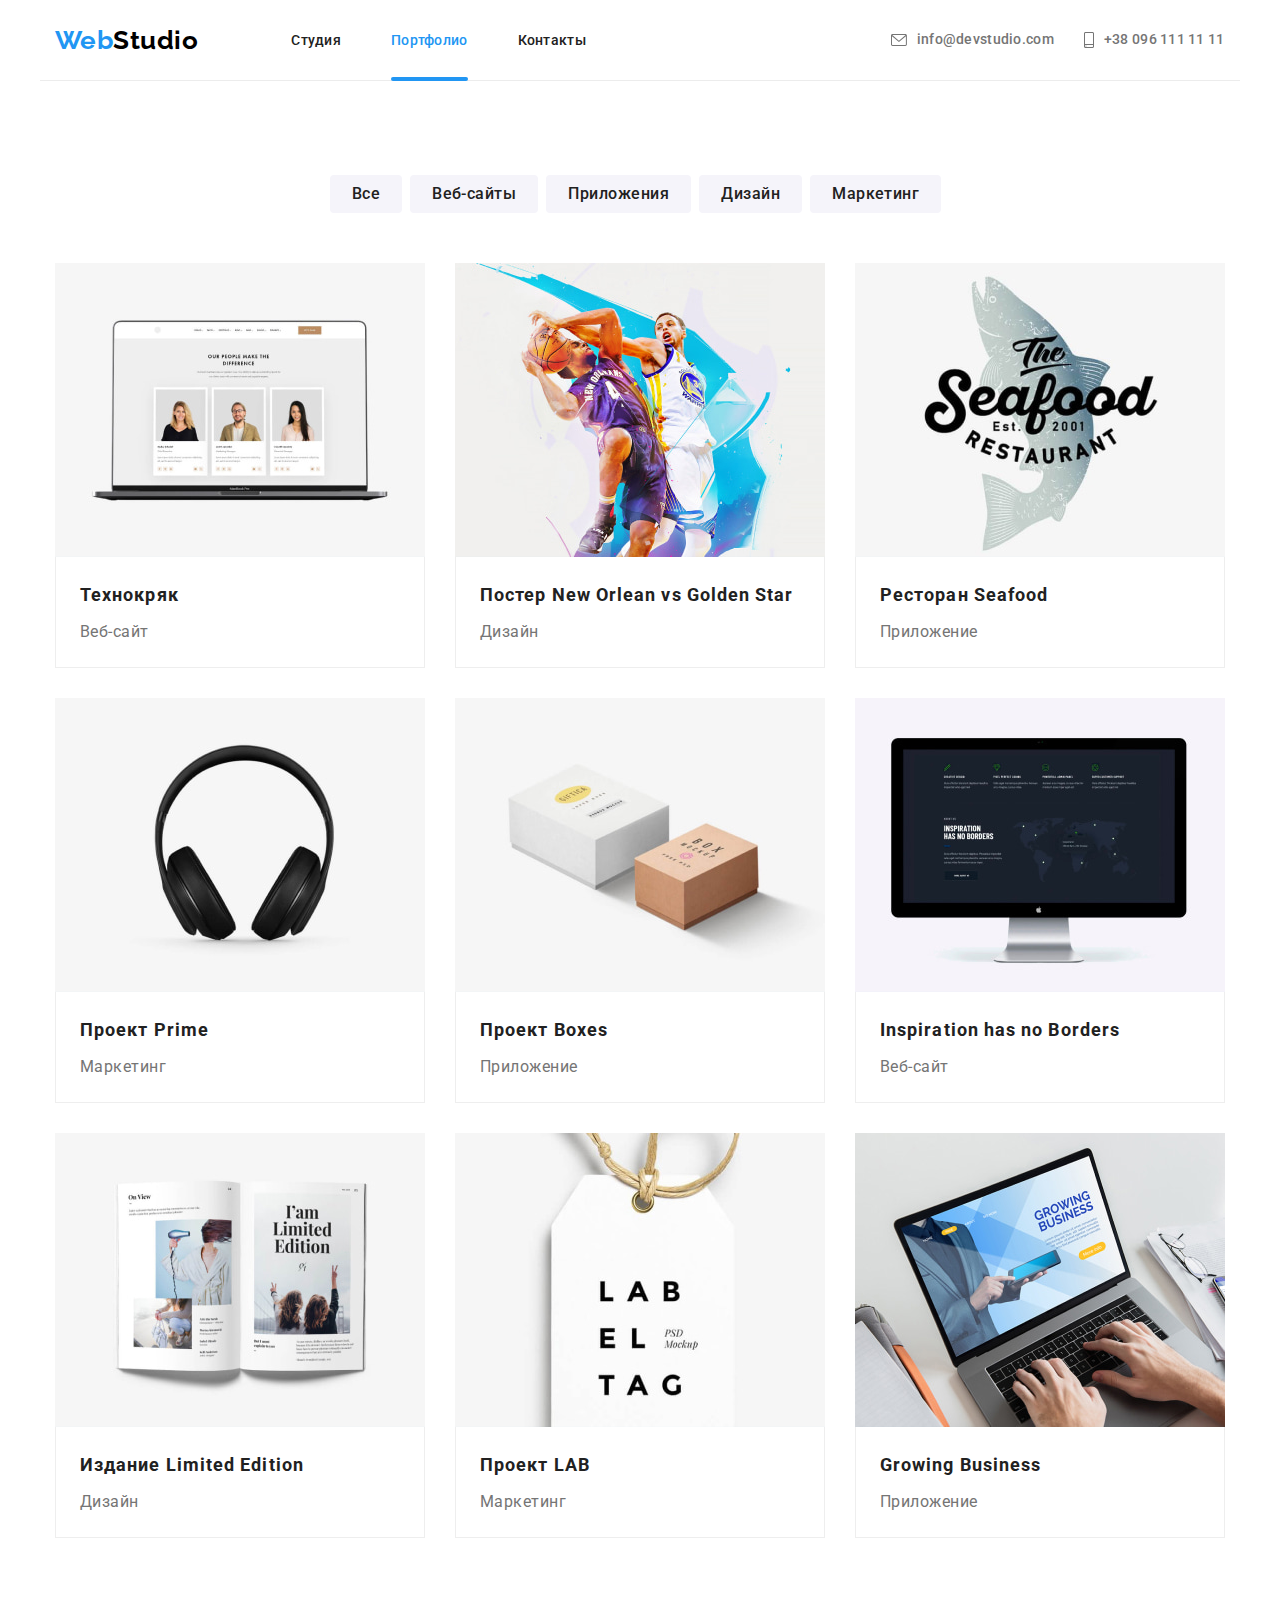
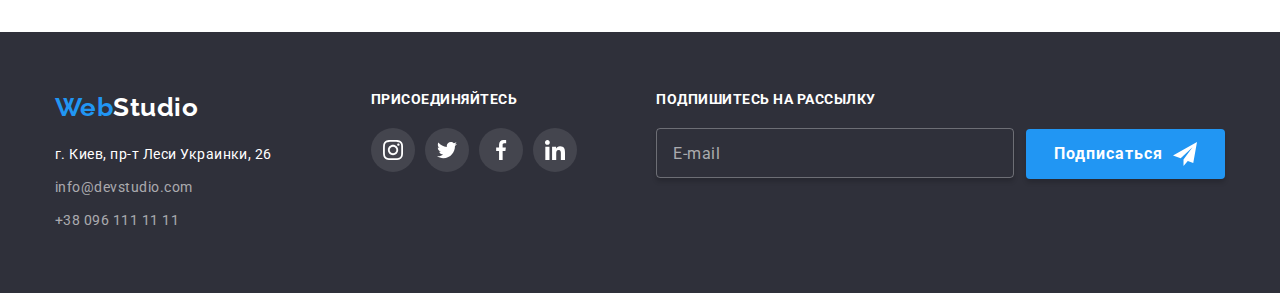
==== commit 248c90c5: "update index pictures" ====
--- a/portfolio.html
+++ b/portfolio.html
@@ -54,7 +54,7 @@
             <ul class="address">
               <li class="address__item">
                 <a class="address__link" href="mailto:info@devstudio.com"
-                  ><svg class="address__icon" width="16" height="12">
+                  ><svg class="address__icon--envelope" width="16" height="12">
                     <use href="./images/icons.svg#icon-envelope"></use></svg
                   ><span class="address__text">info@devstudio.com</span></a
                 >
@@ -62,7 +62,7 @@
 
               <li class="address__item">
                 <a class="address__link" href="tell:380961111111"
-                  ><svg class="address__icon" width="10" height="16">
+                  ><svg class="address__icon--tell" width="10" height="16">
                     <use href="./images/icons.svg#icon-smartphone"></use></svg
                   ><span class="address__tell">+38 096 111 11 11</span></a
                 >
--- a/css/main.min.css
+++ b/css/main.min.css
@@ -1,2 +1,2 @@
-.visually-hidden{position:absolute;width:1px;height:1px;margin:-1px;border:0;padding:0;white-space:nowrap;-webkit-clip-path:inset(100%);clip-path:inset(100%);clip:rect(0 0 0 0);overflow:hidden}body{color:#757575;background-color:#fff;font-family:"Roboto",sans-serif;letter-spacing:0.03em}ul{list-style:none}a{text-decoration:none}img{display:block;max-width:100%}.section{padding-top:60px;padding-bottom:60px}@media screen and (min-width: 1200px){.section{padding-top:94px;padding-bottom:94px}}ul,h1,h2,h3,li,p,input{padding:0;margin:0}.features__icon,.skills__content,.social-networks__link,.clients__link,.user-form__checkbox-label,.card-set__content,.button--alignment{-webkit-box-pack:center;-ms-flex-pack:center;justify-content:center;-webkit-box-align:center;-ms-flex-align:center;align-items:center}.container{padding-left:15px;padding-right:15px;margin:0 auto}@media screen and (min-width: 480px){.container{width:480px}}@media screen and (min-width: 768px){.container{width:768px}}@media screen and (min-width: 1200px){.container{width:1200px}}.header-container{display:-webkit-box;display:-ms-flexbox;display:flex;-webkit-box-align:center;-ms-flex-align:center;align-items:center;-webkit-box-pack:justify;-ms-flex-pack:justify;justify-content:space-between}@media screen and (min-width: 768px){.header-container{border-bottom:1px solid #ececec;position:relative}}@media screen and (min-width: 1200px){.header-container{-webkit-box-pack:start;-ms-flex-pack:start;justify-content:flex-start}}.menu-button{-webkit-transition:fill 250ms cubic-bezier(0.4, 0, 0.2, 1);transition:fill 250ms cubic-bezier(0.4, 0, 0.2, 1);display:-webkit-box;display:-ms-flexbox;display:flex;margin:0;padding:10px;border:none;background-color:transparent;z-index:100}@media screen and (min-width: 768px){.menu-button{display:none}}.menu-button .icon-close{display:none}.menu-button.is-open .icon-close{display:block}.menu-button.icon-menu{display:block}.menu-button.is-open .icon-menu{display:none}.menu-button:hover,.menu-button:focus{fill:#2196f3}.menu-container{display:-webkit-box;display:-ms-flexbox;display:flex}@media screen and (min-width: 768px){.menu-container{-webkit-box-align:center;-ms-flex-align:center;align-items:center}}@media screen and (max-width: 767.98px){.menu-container{display:none;padding:48px;position:absolute;top:0;left:0;width:100%;height:100vh;background-color:#fff}.menu-container.is-open{display:-webkit-box;display:-ms-flexbox;display:flex;-webkit-box-orient:vertical;-webkit-box-direction:normal;-ms-flex-direction:column;flex-direction:column;-webkit-box-pack:justify;-ms-flex-pack:justify;justify-content:space-between;-webkit-box-align:start;-ms-flex-align:start;align-items:flex-start}}@media screen and (min-width: 768px) and (max-width: 1199.98px){.nav{margin-right:84px}}@media screen and (min-width: 1200px){.nav{margin-right:305px}}@media screen and (min-width: 768px){.site-nav{display:-webkit-box;display:-ms-flexbox;display:flex}}@media screen and (min-width: 768px){.site-nav__list:not(:last-child){margin-right:50px}}@media screen and (max-width: 767.98px){.site-nav__list:not(:last-child){margin-bottom:32px}}.site-nav__link{-webkit-transition:color 250ms cubic-bezier(0.4, 0, 0.2, 1);transition:color 250ms cubic-bezier(0.4, 0, 0.2, 1);color:#212121}@media screen and (min-width: 768px){.site-nav__link{padding:32px 0;font-weight:500;font-size:14px;line-height:1.14;letter-spacing:0.02em}}.site-nav__link:hover,.site-nav__link:focus{color:#2196f3}@media screen and (max-width: 767.98px){.site-nav__link{letter-spacing:0.02em;font-weight:500;font-size:40px;line-height:1.18}}.site-nav__link.active{position:relative;color:#2196f3}@media screen and (min-width: 768px){.site-nav__link.active::after{position:absolute;bottom:0px;left:0px;content:'';display:block;width:100%;height:4px;background-color:currentColor;border-radius:4px}}@media screen and (min-width: 768px) and (min-width: 1200px){.site-nav__link.active::after{bottom:-1px}}@media screen and (min-width: 1200px){.address{display:-webkit-box;display:-ms-flexbox;display:flex}}@media screen and (max-width: 767.98px){.address{display:-webkit-box;display:-ms-flexbox;display:flex;-webkit-box-orient:vertical;-webkit-box-direction:reverse;-ms-flex-direction:column-reverse;flex-direction:column-reverse;margin-bottom:64px}.address__item:last-child{margin-bottom:32px}.address__tell{color:#2196f3;font-weight:500;font-size:34px;line-height:1.17;letter-spacing:0.02em}.address__text{font-weight:500;font-size:24px;line-height:1.17;letter-spacing:0.02em}}.address__icon{display:none}@media screen and (min-width: 768px){.address__icon{display:block;margin-right:10px;-webkit-transition:fill 250ms cubic-bezier(0.4, 0, 0.2, 1);transition:fill 250ms cubic-bezier(0.4, 0, 0.2, 1)}}@media screen and (min-width: 768px) and (max-width: 1199.98px){.address__item:not(:last-child){margin-bottom:10px}}@media screen and (min-width: 1200px){.address__item:not(:last-child){margin-right:30px}}.address__link{display:-webkit-box;display:-ms-flexbox;display:flex;fill:currentColor;color:#757575;letter-spacing:0.02em;font-weight:500;font-size:14px;line-height:1.14;-webkit-transition:color 250ms cubic-bezier(0.4, 0, 0.2, 1);transition:color 250ms cubic-bezier(0.4, 0, 0.2, 1)}.address__link:hover,.address__link:focus{color:#2196f3}@media screen and (min-width: 768px) and (max-width: 1199.98px){.address__link{font-size:12px;line-height:1.17}}@media screen and (min-width: 1200px){.address__link{line-height:1.14;padding:32px 0;-webkit-box-align:center;-ms-flex-align:center;align-items:center}}.logo{color:#000;font-family:"Raleway",sans-serif;font-weight:700;font-size:24px;line-height:1.19;display:block;padding-top:16px;padding-bottom:15px}@media screen and (min-width: 768px){.logo{padding:26px 0;margin-right:88px}}@media screen and (min-width: 1200px){.logo{padding-top:25px;padding-bottom:24px;margin-right:93px}}@media screen and (min-width: 1200px){.logo{font-size:26px}}.logo__accent{color:#2196f3}.logo--white{color:#fff;display:inline-block}.mobile-networks{display:-webkit-box;display:-ms-flexbox;display:flex}@media screen and (min-width: 768px){.mobile-networks{display:none}}.mobile-networks__link{color:#2196f3;font-weight:500;font-size:18px;line-height:1.22}.mobile-networks__list:not(:last-child){border-right:1px solid rgba(33,33,33,0.2);padding-right:10px}.mobile-networks__list:not(:first-child){padding-left:10px}.hero{background-color:#2f303a;text-align:center;margin-left:auto;margin-right:auto;background-image:-webkit-gradient(linear, left top, left bottom, from(rgba(47,48,58,0.4)), to(rgba(47,48,58,0.4))),url(../images/hero.jpg);background-image:linear-gradient(rgba(47,48,58,0.4), rgba(47,48,58,0.4)),url(../images/hero.jpg);background-size:cover;background-position:center;max-width:480px;padding:118px 0}@media screen and (min-width: 768px){.hero{max-width:768px;padding:118px 0}}@media screen and (min-width: 1200px){.hero{max-width:1600px;padding:200px 0}}.hero__title{color:#fff;letter-spacing:0.06em;font-weight:900;font-size:26px;line-height:1.62;text-transform:uppercase;margin-bottom:30px}@media screen and (min-width: 1200px){.hero__title{font-size:44px;line-height:1.36}}.button{background-color:#2196f3;color:#fff;letter-spacing:0.06em;font-weight:700;font-size:16px;line-height:1.88;cursor:pointer;-webkit-box-shadow:0px 4px 4px rgba(0,0,0,0.15);box-shadow:0px 4px 4px rgba(0,0,0,0.15);border:none;border-radius:4px;padding:10px 32px;-webkit-transition:background-color 250ms cubic-bezier(0.4, 0, 0.2, 1);transition:background-color 250ms cubic-bezier(0.4, 0, 0.2, 1)}.button:hover,.button:focus{background-color:#188ce8}.backdrop{position:fixed;top:0;left:0;width:100%;height:100%;overflow-y:scroll;background-color:rgba(0,0,0,0.2);opacity:1;-webkit-transition:opacity 250ms cubic-bezier(0.4, 0, 0.2, 1),visibility 250ms cubic-bezier(0.4, 0, 0.2, 1);transition:opacity 250ms cubic-bezier(0.4, 0, 0.2, 1),visibility 250ms cubic-bezier(0.4, 0, 0.2, 1)}.backdrop.is-hidden{opacity:0;pointer-events:none;visibility:hidden}.backdrop.is-hidden .modal{-webkit-transform:translate(-50%, -50%) scale(0.75);transform:translate(-50%, -50%) scale(0.75)}.modal{position:absolute;top:50%;left:50%;-webkit-transform:translate(-50%, -50%) scale(1);transform:translate(-50%, -50%) scale(1);-webkit-transition:-webkit-transform 250ms cubic-bezier(0.4, 0, 0.2, 1);transition:-webkit-transform 250ms cubic-bezier(0.4, 0, 0.2, 1);transition:transform 250ms cubic-bezier(0.4, 0, 0.2, 1);transition:transform 250ms cubic-bezier(0.4, 0, 0.2, 1), -webkit-transform 250ms cubic-bezier(0.4, 0, 0.2, 1);opacity:1;max-width:450px;width:100%;background-color:#fff;border-radius:4px;-webkit-box-shadow:0px 1px 3px rgba(0,0,0,0.12),0px 1px 1px rgba(0,0,0,0.14),0px 2px 1px rgba(0,0,0,0.2);box-shadow:0px 1px 3px rgba(0,0,0,0.12),0px 1px 1px rgba(0,0,0,0.14),0px 2px 1px rgba(0,0,0,0.2)}@media screen and (min-width: 1200px){.modal{width:100%;max-width:528px}}.modal__modal-close{width:30px;height:30px;border-radius:50%;background-color:#fff;border:rgba(0,0,0,0.1) solid 1px;top:8px;right:8px;position:absolute;cursor:pointer;-webkit-transition:fill 250ms cubic-bezier(0.4, 0, 0.2, 1);transition:fill 250ms cubic-bezier(0.4, 0, 0.2, 1)}.modal__modal-close:hover,.modal__modal-close:focus{fill:#2196f3}@media screen and (min-width: 768px) and (max-width: 1199.98px){.features{display:-webkit-box;display:-ms-flexbox;display:flex;-ms-flex-wrap:wrap;flex-wrap:wrap;margin-left:calc(-1 * 30px);margin-top:calc(-1 * 30px)}}@media screen and (min-width: 1200px){.features{display:-webkit-box;display:-ms-flexbox;display:flex}}.features__item{max-width:450px}@media screen and (max-width: 767.98px){.features__item:not(:last-child){margin-bottom:30px}}@media screen and (min-width: 768px) and (max-width: 1199.98px){.features__item{width:354px;-ms-flex-preferred-size:calc(100% / 2 - 30px);flex-basis:calc(100% / 2 - 30px);margin-left:30px;margin-top:30px}}@media screen and (min-width: 1200px){.features__item{width:270px}.features__item:not(:last-child){margin-right:30px;margin-bottom:0}}.features__icon{background-color:#f5f4fa;height:120px;margin-bottom:30px;display:-webkit-box;display:-ms-flexbox;display:flex;border-radius:4px}.features__title{color:#212121;margin-bottom:10px;font-weight:700;font-size:14px;line-height:1.14;text-transform:uppercase;text-align:center;margin-bottom:10px}@media screen and (min-width: 768px){.features__title{text-align:left}}.features__description{font-size:14px;line-height:1.71}.skill{padding-top:0}@media screen and (max-width: 1200px){.skill{display:none}}.skills__thumb{position:relative}.site-nav__underline{position:relative}.skills__content{position:absolute;display:-webkit-box;display:-ms-flexbox;display:flex;background-color:rgba(47,48,58,0.8);width:370px;height:70px;color:#fff;font-weight:700;font-size:14px;line-height:1.14;text-transform:uppercase;bottom:0}.skills{display:-webkit-box;display:-ms-flexbox;display:flex}.skills :not(:last-child){margin-right:30px}.section-title{color:#212121;font-weight:700;font-size:28px;line-height:1.17;text-align:center;margin-bottom:30px}@media screen and (min-width: 1200px){.section-title{font-size:36px;margin-bottom:50px}}.social-networks{display:-webkit-box;display:-ms-flexbox;display:flex;width:206px;height:44px}.social-networks__list:not(:last-child){margin-right:10px}.social-networks__link{display:-webkit-box;display:-ms-flexbox;display:flex;border-radius:50%;width:44px;height:44px;fill:#afb1b8;-webkit-transition:fill 250ms cubic-bezier(0.4, 0, 0.2, 1),background-color 250ms cubic-bezier(0.4, 0, 0.2, 1);transition:fill 250ms cubic-bezier(0.4, 0, 0.2, 1),background-color 250ms cubic-bezier(0.4, 0, 0.2, 1)}.social-networks__link:hover,.social-networks__link:focus{background-color:#2196f3;fill:#fff}.our-command{background-color:#f5f4fa}@media screen and (min-width: 768px) and (max-width: 1199.98px){.our-peoples{display:-webkit-box;display:-ms-flexbox;display:flex;-ms-flex-wrap:wrap;flex-wrap:wrap;margin-top:-30px;margin-left:-30px}}@media screen and (min-width: 1200px){.our-peoples{display:-webkit-box;display:-ms-flexbox;display:flex}}.our-peoples__item{text-align:center;-webkit-box-shadow:0px 1px 3px rgba(0,0,0,0.12),0px 1px 1px rgba(0,0,0,0.14),0px 2px 1px rgba(0,0,0,0.2);box-shadow:0px 1px 3px rgba(0,0,0,0.12),0px 1px 1px rgba(0,0,0,0.14),0px 2px 1px rgba(0,0,0,0.2);border-radius:0px 0px 4px 4px;background-color:#fff}@media screen and (max-width: 767.98px){.our-peoples__item:not(:last-child){margin-bottom:30px}}@media screen and (min-width: 768px) and (max-width: 1199.98px){.our-peoples__item{-ms-flex-preferred-size:calc(100% / 2 - 30px);flex-basis:calc(100% / 2 - 30px);margin-left:30px;margin-top:30px}}@media screen and (min-width: 1200px){.our-peoples__item:not(:last-child){margin-right:30px}}@media screen and (max-width: 767.98px){.command-member{padding-left:122px;padding-right:122px;padding-top:30px;padding-bottom:24px}}@media screen and (min-width: 768px) and (max-width: 1199.98px){.command-member{padding-left:74px;padding-right:74px;padding-top:30px;padding-bottom:24px}}@media screen and (min-width: 1200px){.command-member{padding:30px 32px}}.command-member__name{color:#212121;font-weight:500;font-size:16px;line-height:1.19;margin-bottom:10px}.command-member__position{font-size:16px;line-height:1.19;margin-bottom:16px}.clients{display:-webkit-box;display:-ms-flexbox;display:flex;-ms-flex-wrap:wrap;flex-wrap:wrap}@media screen and (max-width: 1199.98px){.clients{margin-top:calc(-1 * 30px);margin-left:calc(-1 * 30px)}}@media screen and (min-width: 768px) and (max-width: 1199.98px){.clients__item{-ms-flex-preferred-size:calc(100% / 3 - 30px);flex-basis:calc(100% / 3 - 30px);margin-left:30px;margin-top:30px}}@media screen and (max-width: 767.98px){.clients__item{-ms-flex-preferred-size:calc(100% / 2 - 30px);flex-basis:calc(100% / 2 - 30px);margin-left:30px;margin-top:30px}}@media screen and (min-width: 1200px){.clients__item:not(:last-child){margin-right:30px}}.clients__link{display:-webkit-box;display:-ms-flexbox;display:flex;border:1px solid #afb1b8;border-radius:4px;height:92px;fill:#afb1b8;-webkit-transition:fill 250ms cubic-bezier(0.4, 0, 0.2, 1),border 250ms cubic-bezier(0.4, 0, 0.2, 1);transition:fill 250ms cubic-bezier(0.4, 0, 0.2, 1),border 250ms cubic-bezier(0.4, 0, 0.2, 1)}.clients__link:hover,.clients__link:focus{overline:none;border:1px solid #2196f3;fill:#2196f3}@media screen and (max-width: 767.98px){.clients__link{width:210px;width:100%}}@media screen and (min-width: 768px) and (max-width: 1199.98px){.clients__link{width:226px}}@media screen and (min-width: 1200px){.clients__link{width:170px}}.user-form{margin-left:auto;margin-right:auto;padding:40px;font-size:12px}.user-form__field-cover:not(:last-child){margin-bottom:10px}.user-form__field-cover{display:-webkit-box;display:-ms-flexbox;display:flex;-webkit-box-orient:vertical;-webkit-box-direction:normal;-ms-flex-direction:column;flex-direction:column}.user-form__label{margin-bottom:4px;letter-spacing:0.01em}.place-data{display:block;margin-bottom:12px;text-align:center;font-weight:700;font-size:20px;line-height:1.5;color:#212121}.user-form__button{display:block;margin-left:auto;margin-right:auto;padding:10px 55px}.user-form__input-icon{position:absolute;top:50%;left:12px;-webkit-transform:translateY(-50%);transform:translateY(-50%);-webkit-transition:fill 250ms cubic-bezier(0.4, 0, 0.2, 1);transition:fill 250ms cubic-bezier(0.4, 0, 0.2, 1)}.user-form__input-cover{position:relative;width:100%}.user-form__input{border:1px solid rgba(33,33,33,0.2);border-radius:4px;width:100%;height:40px;padding-left:42px;outline:none;cursor:pointer;-webkit-transition:border 250ms cubic-bezier(0.4, 0, 0.2, 1);transition:border 250ms cubic-bezier(0.4, 0, 0.2, 1)}.user-form__input:focus-within .user-form__input-icon{fill:#2196f3}.user-form__input:hover ~ .user-form__input-icon,.user-form__input:focus ~ .user-form__input-icon{fill:#2196f3}.user-form__input:hover,.user-form__input:focus{border:1px solid #2196f3}.user-form__textarea{height:110px;resize:unset;border-color:rgba(33,33,33,0.2);border-radius:4px;padding:12px 16px;outline:none;margin-bottom:20px;-webkit-transition:border 250ms cubic-bezier(0.4, 0, 0.2, 1);transition:border 250ms cubic-bezier(0.4, 0, 0.2, 1)}@media screen and (min-width: 1200px){.user-form__textarea{height:120px}}.user-form__textarea::-webkit-input-placeholder{font-size:12px;color:rgba(117,117,117,0.5)}.user-form__textarea:-ms-input-placeholder{font-size:12px;color:rgba(117,117,117,0.5)}.user-form__textarea::-ms-input-placeholder{font-size:12px;color:rgba(117,117,117,0.5)}.user-form__textarea::placeholder{font-size:12px;color:rgba(117,117,117,0.5)}.user-form__textarea:hover,.user-form__textarea:focus{border:1px solid #2196f3}.user-form__checkbox-label{display:-webkit-box;display:-ms-flexbox;display:flex;font-size:12px;letter-spacing:0.03em;margin-bottom:30px}@media screen and (min-width: 1200px){.user-form__checkbox-label{font-size:14px}}.user-form__policy-terms{text-decoration:underline;color:#2196f3}.user-form__checkbox-icon{display:-webkit-box;display:-ms-flexbox;display:flex;-webkit-box-align:center;-ms-flex-align:center;align-items:center;width:16px;height:15px;margin-right:7px;border:2px solid #212121;border-radius:2px;background-origin:border-box;-webkit-transition:border 250ms cubic-bezier(0.4, 0, 0.2, 1),background 250ms cubic-bezier(0.4, 0, 0.2, 1);transition:border 250ms cubic-bezier(0.4, 0, 0.2, 1),background 250ms cubic-bezier(0.4, 0, 0.2, 1)}.user-form__checkbox{position:absolute;width:1px;height:1px;margin:-1px;border:0;padding:0;white-space:nowrap;-webkit-clip-path:inset(100%);clip-path:inset(100%);clip:rect(0 0 0 0);overflow:hidden}.user-form__checkbox:hover ~ .user-form__checkbox-icon{border-color:#2196f3}.user-form__checkbox:focus ~ .user-form__checkbox-icon{border-color:#2196f3}.user-form__checkbox:checked ~ .user-form__checkbox-icon{background-color:#2196f3;border-color:#2196f3}.portfolio__menu{display:-webkit-box;display:-ms-flexbox;display:flex;-ms-flex-wrap:wrap;flex-wrap:wrap;-webkit-box-pack:start;-ms-flex-pack:start;justify-content:start;margin-bottom:40px}@media screen and (min-width: 768px){.portfolio__menu{margin-bottom:30px;-webkit-box-pack:center;-ms-flex-pack:center;justify-content:center}}@media screen and (min-width: 1200px){.portfolio__menu{margin-bottom:50px;-webkit-box-pack:center;-ms-flex-pack:center;justify-content:center}}@media screen and (min-width: 480px) and (max-width: 767.98px){.portfolio__item:not(:last-child){margin-right:8px}.portfolio__item:nth-child(3n){margin-right:0px}.portfolio__item:nth-child(1){margin-bottom:15px}}@media screen and (min-width: 768px){.portfolio__item{margin-bottom:0}.portfolio__item:not(:last-child){margin-right:8px}}@media screen and (min-width: 1200px){.portfolio__item{margin-right:9px}}.portfolio__button{color:#212121;background-color:#f5f4fa;font-weight:500;font-size:16px;line-height:1.63;cursor:pointer;text-align:center;border:none;padding:6px 22px;border-radius:4px;-webkit-transition:color 250ms cubic-bezier(0.4, 0, 0.2, 1),background-color 250ms cubic-bezier(0.4, 0, 0.2, 1),-webkit-box-shadow 250ms cubic-bezier(0.4, 0, 0.2, 1);transition:color 250ms cubic-bezier(0.4, 0, 0.2, 1),background-color 250ms cubic-bezier(0.4, 0, 0.2, 1),-webkit-box-shadow 250ms cubic-bezier(0.4, 0, 0.2, 1);transition:color 250ms cubic-bezier(0.4, 0, 0.2, 1),background-color 250ms cubic-bezier(0.4, 0, 0.2, 1),box-shadow 250ms cubic-bezier(0.4, 0, 0.2, 1);transition:color 250ms cubic-bezier(0.4, 0, 0.2, 1),background-color 250ms cubic-bezier(0.4, 0, 0.2, 1),box-shadow 250ms cubic-bezier(0.4, 0, 0.2, 1),-webkit-box-shadow 250ms cubic-bezier(0.4, 0, 0.2, 1)}.portfolio__button:hover,.portfolio__button:focus{color:#fff;background-color:#2196f3;-webkit-box-shadow:0px 3px 1px rgba(0,0,0,0.1),0px 1px 2px rgba(0,0,0,0.08),0px 2px 2px rgba(0,0,0,0.12);box-shadow:0px 3px 1px rgba(0,0,0,0.1),0px 1px 2px rgba(0,0,0,0.08),0px 2px 2px rgba(0,0,0,0.12)}.card-set__card-subtitle{color:#757575;font-size:16px;line-height:1.88}.card-set__card-title{color:#212121;letter-spacing:0.06em;font-weight:700;font-size:18px;line-height:2;margin-bottom:4px}.card-set__figure{position:relative;overflow:hidden}.card-set__content{position:absolute;width:100%;height:100%;top:0;left:0;display:-webkit-box;display:-ms-flexbox;display:flex;padding-left:24px;padding-right:24px;background-color:rgba(33,150,243,0.9);font-weight:400;font-size:18px;line-height:1.56;color:#fff;-webkit-transform:translateY(100%);transform:translateY(100%);-webkit-transition:-webkit-transform 250ms cubic-bezier(0.4, 0, 0.2, 1);transition:-webkit-transform 250ms cubic-bezier(0.4, 0, 0.2, 1);transition:transform 250ms cubic-bezier(0.4, 0, 0.2, 1);transition:transform 250ms cubic-bezier(0.4, 0, 0.2, 1), -webkit-transform 250ms cubic-bezier(0.4, 0, 0.2, 1)}.card-set__link{display:-webkit-box;display:-ms-flexbox;display:flex;-webkit-box-orient:vertical;-webkit-box-direction:normal;-ms-flex-direction:column;flex-direction:column;height:100%;width:100%;-webkit-transition:-webkit-box-shadow 250ms cubic-bezier(0.4, 0, 0.2, 1);transition:-webkit-box-shadow 250ms cubic-bezier(0.4, 0, 0.2, 1);transition:box-shadow 250ms cubic-bezier(0.4, 0, 0.2, 1);transition:box-shadow 250ms cubic-bezier(0.4, 0, 0.2, 1), -webkit-box-shadow 250ms cubic-bezier(0.4, 0, 0.2, 1)}.card-set__link:hover,.card-set__link:focus{display:inline-block;-webkit-box-shadow:0px 1px 1px rgba(0,0,0,0.12),0px 4px 4px rgba(0,0,0,0.06),1px 4px 6px rgba(0,0,0,0.16);box-shadow:0px 1px 1px rgba(0,0,0,0.12),0px 4px 4px rgba(0,0,0,0.06),1px 4px 6px rgba(0,0,0,0.16)}.card-set__link:hover .card-set__content,.card-set__link:focus .card-set__content{-webkit-transform:translateY(0);transform:translateY(0)}.card-set__stand{-webkit-box-flex:1;-ms-flex-positive:1;flex-grow:1;padding:20px 24px;border-right:1px solid #eee;border-bottom:1px solid #eee;border-left:1px solid #eee}@media screen and (min-width: 768px){.card-set{display:-webkit-box;display:-ms-flexbox;display:flex;-ms-flex-wrap:wrap;flex-wrap:wrap;margin-left:calc(-1 * 30px);margin-top:calc(-1 * 30px)}}@media screen and (max-width: 767.98px){.card-set__item:not(:last-child){margin-bottom:30px}}@media screen and (min-width: 768px){.card-set__item{-ms-flex-preferred-size:calc(100% / 2 - 30px);flex-basis:calc(100% / 2 - 30px);margin-left:30px;margin-top:30px}}@media screen and (min-width: 1200px){.card-set__item{-ms-flex-preferred-size:calc(100% / 3 - 30px);flex-basis:calc(100% / 3 - 30px);margin-left:30px;margin-top:30px}}.page-footer{background-color:#2f303a;padding-top:60px;padding-bottom:60px}@media screen and (min-width: 768px) and (max-width: 1199.98px){.page-footer__container{display:-webkit-box;display:-ms-flexbox;display:flex;-ms-flex-wrap:wrap;flex-wrap:wrap;-ms-flex-pack:distribute;justify-content:space-around}}@media screen and (min-width: 1200px){.page-footer__container{display:-webkit-box;display:-ms-flexbox;display:flex;-webkit-box-pack:justify;-ms-flex-pack:justify;justify-content:space-between}}.page-footer__adr-container{display:-webkit-box;display:-ms-flexbox;display:flex;-webkit-box-orient:vertical;-webkit-box-direction:normal;-ms-flex-direction:column;flex-direction:column;-webkit-box-align:center;-ms-flex-align:center;align-items:center;margin-bottom:60px}@media screen and (min-width: 1200px){.page-footer__adr-container{-webkit-box-align:baseline;-ms-flex-align:baseline;align-items:baseline;margin-bottom:0}}.page-footer__contacts{display:-webkit-box;display:-ms-flexbox;display:flex;-webkit-box-orient:vertical;-webkit-box-direction:normal;-ms-flex-direction:column;flex-direction:column;-webkit-box-align:center;-ms-flex-align:center;align-items:center}@media screen and (min-width: 1200px){.page-footer__contacts{-webkit-box-align:baseline;-ms-flex-align:baseline;align-items:baseline}}.subscription-form{display:-webkit-box;display:-ms-flexbox;display:flex;-webkit-box-orient:vertical;-webkit-box-direction:normal;-ms-flex-direction:column;flex-direction:column;-webkit-box-align:center;-ms-flex-align:center;align-items:center}@media screen and (min-width: 1200px){.subscription-form{-webkit-box-align:baseline;-ms-flex-align:baseline;align-items:baseline;-webkit-box-orient:horizontal;-webkit-box-direction:normal;-ms-flex-direction:row;flex-direction:row}}.add-please{display:-webkit-box;display:-ms-flexbox;display:flex;-webkit-box-orient:vertical;-webkit-box-direction:normal;-ms-flex-direction:column;flex-direction:column;-webkit-box-align:center;-ms-flex-align:center;align-items:center;margin-bottom:60px}@media screen and (min-width: 1200px){.add-please{-webkit-box-align:baseline;-ms-flex-align:baseline;align-items:baseline;margin-bottom:0}}.logo--white{padding:0;margin-bottom:20px;font-size:24px;line-height:1.17}@media screen and (min-width: 1200px){.logo--white{font-size:26px;line-height:1.19}}.page-footer__adr{color:#fff;font-size:14px;line-height:1.71;font-style:normal;margin-bottom:8px}@media screen and (min-width: 1200px){.page-footer__adr{margin-bottom:9px}}.page-footer__item{margin-bottom:8px}@media screen and (min-width: 1200px){.page-footer__item{margin-bottom:9px}}.page-footer__link{color:rgba(255,255,255,0.6);font-size:14px;line-height:1.71;font-style:normal;-webkit-transition:color 250ms cubic-bezier(0.4, 0, 0.2, 1);transition:color 250ms cubic-bezier(0.4, 0, 0.2, 1);display:block}.page-footer__link:hover,.page-footer__link:focus{color:#2196f3}.slogan{color:#fff;display:-webkit-box;display:-ms-flexbox;display:flex;font-weight:700;font-size:14px;line-height:1.14;text-transform:uppercase;margin-bottom:20px;-webkit-box-pack:center;-ms-flex-pack:center;justify-content:center}@media screen and (min-width: 1200px){.slogan{-webkit-box-pack:start;-ms-flex-pack:start;justify-content:start}}.social-networks__link--black-theme{background-color:rgba(255,255,255,0.1);fill:#fff}.social-networks__link--black-theme:hover,.social-networks__link--black-theme:focus{background-color:#2196f3}.button--alignment{display:-webkit-box;display:-ms-flexbox;display:flex;padding:10px 28px}.email-svg{margin-left:10px}.subscription-form__input{width:100%;height:50px;margin-bottom:20px;color:#fff;border:1px solid rgba(255,255,255,0.3);border-radius:4px;background-color:inherit;font-size:16px;line-height:1.25;padding:15px 16px;letter-spacing:0.03em;-webkit-box-shadow:0px 4px 4px rgba(0,0,0,0.15);box-shadow:0px 4px 4px rgba(0,0,0,0.15);-webkit-transition:border-color 250ms cubic-bezier(0.4, 0, 0.2, 1),-webkit-box-shadow 250ms cubic-bezier(0.4, 0, 0.2, 1);transition:border-color 250ms cubic-bezier(0.4, 0, 0.2, 1),-webkit-box-shadow 250ms cubic-bezier(0.4, 0, 0.2, 1);transition:border-color 250ms cubic-bezier(0.4, 0, 0.2, 1),box-shadow 250ms cubic-bezier(0.4, 0, 0.2, 1);transition:border-color 250ms cubic-bezier(0.4, 0, 0.2, 1),box-shadow 250ms cubic-bezier(0.4, 0, 0.2, 1),-webkit-box-shadow 250ms cubic-bezier(0.4, 0, 0.2, 1)}@media screen and (min-width: 768px) and (max-width: 1199.98px){.subscription-form__input{width:450px}}@media screen and (min-width: 1200px){.subscription-form__input{width:358px;margin-right:12px}}.subscription-form__input:hover,.subscription-form__input:focus{outline:0;border-color:#2196f3}.subscription-form__input::-webkit-input-placeholder{font-size:16px;line-height:1.25;letter-spacing:0.03em;color:rgba(255,255,255,0.6)}.subscription-form__input:-ms-input-placeholder{font-size:16px;line-height:1.25;letter-spacing:0.03em;color:rgba(255,255,255,0.6)}.subscription-form__input::-ms-input-placeholder{font-size:16px;line-height:1.25;letter-spacing:0.03em;color:rgba(255,255,255,0.6)}.subscription-form__input::placeholder{font-size:16px;line-height:1.25;letter-spacing:0.03em;color:rgba(255,255,255,0.6)}
+.visually-hidden{position:absolute;width:1px;height:1px;margin:-1px;border:0;padding:0;white-space:nowrap;-webkit-clip-path:inset(100%);clip-path:inset(100%);clip:rect(0 0 0 0);overflow:hidden}body{color:#757575;background-color:#fff;font-family:"Roboto",sans-serif;letter-spacing:0.03em}ul{list-style:none}a{text-decoration:none}img{display:block;max-width:100%;height:auto}picture{display:block;width:100%;height:auto}.section{padding-top:60px;padding-bottom:60px}@media screen and (min-width: 1200px){.section{padding-top:94px;padding-bottom:94px}}ul,h1,h2,h3,li,p,input{padding:0;margin:0}.features__icon,.skills__content,.social-networks__link,.clients__link,.user-form__checkbox-label,.card-set__content,.button--alignment{-webkit-box-pack:center;-ms-flex-pack:center;justify-content:center;-webkit-box-align:center;-ms-flex-align:center;align-items:center}.container{padding-left:15px;padding-right:15px;margin:0 auto}@media screen and (min-width: 480px){.container{width:480px}}@media screen and (min-width: 768px){.container{width:768px}}@media screen and (min-width: 1200px){.container{width:1200px}}.site-nav__underline{position:relative}.header-container{display:-webkit-box;display:-ms-flexbox;display:flex;-webkit-box-align:center;-ms-flex-align:center;align-items:center;-webkit-box-pack:justify;-ms-flex-pack:justify;justify-content:space-between;border-bottom:1px solid #ececec;position:relative}@media screen and (min-width: 1200px){.header-container{-webkit-box-pack:start;-ms-flex-pack:start;justify-content:flex-start}}.menu-button{-webkit-transition:fill 250ms cubic-bezier(0.4, 0, 0.2, 1);transition:fill 250ms cubic-bezier(0.4, 0, 0.2, 1);display:-webkit-box;display:-ms-flexbox;display:flex;margin:0;padding:0;border:none;background-color:transparent;z-index:100}@media screen and (min-width: 768px){.menu-button{display:none}}.menu-button .icon-close{display:none}.menu-button.is-open .icon-close{display:block}.menu-button.icon-menu{display:block}.menu-button.is-open .icon-menu{display:none}.menu-button:hover,.menu-button:focus{fill:#2196f3}.menu-container{display:-webkit-box;display:-ms-flexbox;display:flex}@media screen and (min-width: 768px){.menu-container{-webkit-box-align:center;-ms-flex-align:center;align-items:center}}@media screen and (max-width: 767.98px){.menu-container{z-index:50;display:none;padding:48px;position:absolute;top:0;left:0;width:100%;height:100vh;background-color:#fff}.menu-container.is-open{display:-webkit-box;display:-ms-flexbox;display:flex;-webkit-box-orient:vertical;-webkit-box-direction:normal;-ms-flex-direction:column;flex-direction:column;-webkit-box-pack:justify;-ms-flex-pack:justify;justify-content:space-between;-webkit-box-align:start;-ms-flex-align:start;align-items:flex-start}}@media screen and (min-width: 768px) and (max-width: 1199.98px){.nav{margin-right:84px}}@media screen and (min-width: 1200px){.nav{margin-right:305px}}@media screen and (min-width: 768px){.site-nav{display:-webkit-box;display:-ms-flexbox;display:flex}}@media screen and (min-width: 768px){.site-nav__list:not(:last-child){margin-right:50px}}@media screen and (max-width: 767.98px){.site-nav__list:not(:last-child){margin-bottom:32px}}.site-nav__link{-webkit-transition:color 250ms cubic-bezier(0.4, 0, 0.2, 1);transition:color 250ms cubic-bezier(0.4, 0, 0.2, 1);color:#212121}@media screen and (min-width: 768px){.site-nav__link{padding:32px 0;font-weight:500;font-size:14px;line-height:1.14;letter-spacing:0.02em}}.site-nav__link:hover,.site-nav__link:focus{color:#2196f3}@media screen and (max-width: 767.98px){.site-nav__link{letter-spacing:0.02em;font-weight:500;font-size:40px;line-height:1.18}}.site-nav__link.active{position:relative;color:#2196f3}@media screen and (min-width: 768px){.site-nav__link.active::after{position:absolute;bottom:-2px;left:0px;content:'';display:block;width:100%;height:4px;background-color:currentColor;border-radius:4px}}@media screen and (min-width: 768px) and (min-width: 1200px){.site-nav__link.active::after{bottom:-1px}}@media screen and (min-width: 1200px){.address{display:-webkit-box;display:-ms-flexbox;display:flex}}@media screen and (max-width: 767.98px){.address{display:-webkit-box;display:-ms-flexbox;display:flex;-webkit-box-orient:vertical;-webkit-box-direction:reverse;-ms-flex-direction:column-reverse;flex-direction:column-reverse;margin-bottom:64px}.address__item:last-child{margin-bottom:32px}.address__tell{color:#2196f3;font-weight:500;font-size:34px;line-height:1.17;letter-spacing:0.02em}.address__text{font-weight:500;font-size:24px;line-height:1.17;letter-spacing:0.02em}}.address__icon--envelope,.address__icon--tell{display:none}@media screen and (min-width: 768px){.address__icon--envelope,.address__icon--tell{display:block;margin-right:10px;-webkit-transition:fill 250ms cubic-bezier(0.4, 0, 0.2, 1);transition:fill 250ms cubic-bezier(0.4, 0, 0.2, 1)}}@media screen and (min-width: 768px) and (max-width: 1199.98px){.address__icon--envelope{width:14px;height:10px}.address__icon--tell{width:10px;height:14px}}@media screen and (min-width: 768px) and (max-width: 1199.98px){.address__item:not(:last-child){margin-bottom:10px}}@media screen and (min-width: 1200px){.address__item:not(:last-child){margin-right:30px}}.address__link{display:-webkit-box;display:-ms-flexbox;display:flex;-webkit-box-align:center;-ms-flex-align:center;align-items:center;fill:currentColor;color:#757575;letter-spacing:0.02em;font-weight:500;font-size:14px;line-height:1.14;-webkit-transition:color 250ms cubic-bezier(0.4, 0, 0.2, 1);transition:color 250ms cubic-bezier(0.4, 0, 0.2, 1)}.address__link:hover,.address__link:focus{color:#2196f3}@media screen and (min-width: 768px) and (max-width: 1199.98px){.address__link{font-size:12px;line-height:1.17}.address__link--top{padding-top:21px}.address__link--bottom{padding-bottom:21px}}@media screen and (min-width: 1200px){.address__link{line-height:1.14;padding:32px 0;-webkit-box-align:center;-ms-flex-align:center;align-items:center}}.logo{color:#000;font-family:"Raleway",sans-serif;font-weight:700;font-size:24px;line-height:1.19;display:block;padding-top:16px;padding-bottom:15px}@media screen and (min-width: 768px){.logo{padding:26px 0;margin-right:88px}}@media screen and (min-width: 1200px){.logo{padding-top:25px;padding-bottom:24px;margin-right:93px}}@media screen and (min-width: 1200px){.logo{font-size:26px}}.logo__accent{color:#2196f3}.logo--white{color:#fff;display:inline-block}.mobile-networks{display:-webkit-box;display:-ms-flexbox;display:flex;-ms-flex-wrap:wrap;flex-wrap:wrap}@media screen and (min-width: 768px){.mobile-networks{display:none}}.mobile-networks__link{color:#2196f3;font-weight:500;font-size:18px;line-height:1.22}.mobile-networks__list:not(:last-child){border-right:1px solid rgba(33,33,33,0.2);padding-right:10px}.mobile-networks__list:not(:first-child){padding-left:10px}.hero{background-color:#2f303a;text-align:center;margin-left:auto;margin-right:auto;max-width:480px;padding:118px 0;background-position:center;background-image:-webkit-gradient(linear, left top, left bottom, from(rgba(47,48,58,0.4)), to(rgba(47,48,58,0.4))),url(../images/img480-1x.jpg);background-image:linear-gradient(rgba(47,48,58,0.4), rgba(47,48,58,0.4)),url(../images/img480-1x.jpg);background-size:480px 400px}@media (min-device-pixel-ratio: 2), (-webkit-min-device-pixel-ratio: 2), (min-resolution: 192dpi), (min-resolution: 2dppx){.hero{background-image:-webkit-gradient(linear, left top, left bottom, from(rgba(47,48,58,0.4)), to(rgba(47,48,58,0.4))),url(../images/img480-2x.jpg);background-image:linear-gradient(rgba(47,48,58,0.4), rgba(47,48,58,0.4)),url(../images/img480-2x.jpg)}}@media screen and (min-width: 768px){.hero{max-width:768px;padding:118px 0;background-image:-webkit-gradient(linear, left top, left bottom, from(rgba(47,48,58,0.4)), to(rgba(47,48,58,0.4))),url(../images/img768-1x.jpg);background-image:linear-gradient(rgba(47,48,58,0.4), rgba(47,48,58,0.4)),url(../images/img768-1x.jpg);background-size:768px 400px}}@media screen and (min-width: 768px) and (min-device-pixel-ratio: 2), screen and (min-width: 768px) and (-webkit-min-device-pixel-ratio: 2), screen and (min-width: 768px) and (min-resolution: 192dpi), screen and (min-width: 768px) and (min-resolution: 2dppx){.hero{background-image:-webkit-gradient(linear, left top, left bottom, from(rgba(47,48,58,0.4)), to(rgba(47,48,58,0.4))),url(../images/img768-2x.jpg);background-image:linear-gradient(rgba(47,48,58,0.4), rgba(47,48,58,0.4)),url(../images/img768-2x.jpg)}}@media screen and (min-width: 1200px){.hero{max-width:1600px;padding:200px 0;background-image:-webkit-gradient(linear, left top, left bottom, from(rgba(47,48,58,0.4)), to(rgba(47,48,58,0.4))),url(../images/1600-1x.jpg);background-image:linear-gradient(rgba(47,48,58,0.4), rgba(47,48,58,0.4)),url(../images/1600-1x.jpg);background-size:1600px 600px}}@media screen and (min-width: 1200px) and (min-device-pixel-ratio: 2), screen and (min-width: 1200px) and (-webkit-min-device-pixel-ratio: 2), screen and (min-width: 1200px) and (min-resolution: 192dpi), screen and (min-width: 1200px) and (min-resolution: 2dppx){.hero{background-image:-webkit-gradient(linear, left top, left bottom, from(rgba(47,48,58,0.4)), to(rgba(47,48,58,0.4))),url(../images/1600-2x.jpg);background-image:linear-gradient(rgba(47,48,58,0.4), rgba(47,48,58,0.4)),url(../images/1600-2x.jpg)}}.hero__title{color:#fff;letter-spacing:0.06em;font-weight:900;font-size:26px;line-height:1.62;text-transform:uppercase;margin-bottom:30px}@media screen and (min-width: 1200px){.hero__title{font-size:44px;line-height:1.36}}.button{background-color:#2196f3;color:#fff;letter-spacing:0.06em;font-weight:700;font-size:16px;line-height:1.88;cursor:pointer;-webkit-box-shadow:0px 4px 4px rgba(0,0,0,0.15);box-shadow:0px 4px 4px rgba(0,0,0,0.15);border:none;border-radius:4px;padding:10px 32px;-webkit-transition:background-color 250ms cubic-bezier(0.4, 0, 0.2, 1);transition:background-color 250ms cubic-bezier(0.4, 0, 0.2, 1)}.button:hover,.button:focus{background-color:#188ce8}.backdrop{z-index:200;position:fixed;top:0;left:0;width:100%;height:100%;overflow-y:scroll;background-color:rgba(0,0,0,0.2);opacity:1;-webkit-transition:opacity 250ms cubic-bezier(0.4, 0, 0.2, 1),visibility 250ms cubic-bezier(0.4, 0, 0.2, 1);transition:opacity 250ms cubic-bezier(0.4, 0, 0.2, 1),visibility 250ms cubic-bezier(0.4, 0, 0.2, 1)}.backdrop.is-hidden{opacity:0;pointer-events:none;visibility:hidden}.backdrop.is-hidden .modal{-webkit-transform:translate(-50%, -50%) scale(0.75);transform:translate(-50%, -50%) scale(0.75)}.modal{position:relative;top:50%;left:50%;-webkit-transform:translate(-50%, -50%) scale(1);transform:translate(-50%, -50%) scale(1);-webkit-transition:-webkit-transform 250ms cubic-bezier(0.4, 0, 0.2, 1);transition:-webkit-transform 250ms cubic-bezier(0.4, 0, 0.2, 1);transition:transform 250ms cubic-bezier(0.4, 0, 0.2, 1);transition:transform 250ms cubic-bezier(0.4, 0, 0.2, 1), -webkit-transform 250ms cubic-bezier(0.4, 0, 0.2, 1);max-height:calc(100vh - 1px);overflow-y:auto;opacity:1;max-width:450px;width:100%;background-color:#fff;border-radius:4px;-webkit-box-shadow:0px 1px 3px rgba(0,0,0,0.12),0px 1px 1px rgba(0,0,0,0.14),0px 2px 1px rgba(0,0,0,0.2);box-shadow:0px 1px 3px rgba(0,0,0,0.12),0px 1px 1px rgba(0,0,0,0.14),0px 2px 1px rgba(0,0,0,0.2)}@media screen and (min-width: 1200px){.modal{max-width:528px}}.modal__modal-close{width:30px;height:30px;border-radius:50%;background-color:#fff;border:rgba(0,0,0,0.1) solid 1px;top:8px;right:8px;position:absolute;cursor:pointer;-webkit-transition:fill 250ms cubic-bezier(0.4, 0, 0.2, 1);transition:fill 250ms cubic-bezier(0.4, 0, 0.2, 1)}.modal__modal-close:hover,.modal__modal-close:focus{fill:#2196f3}@media screen and (min-width: 768px) and (max-width: 1199.98px){.features{display:-webkit-box;display:-ms-flexbox;display:flex;-ms-flex-wrap:wrap;flex-wrap:wrap;margin-left:calc(-1 * 30px);margin-top:calc(-1 * 30px)}}@media screen and (min-width: 1200px){.features{display:-webkit-box;display:-ms-flexbox;display:flex}}.features__item{max-width:450px}@media screen and (max-width: 767.98px){.features__item:not(:last-child){margin-bottom:30px}}@media screen and (min-width: 768px) and (max-width: 1199.98px){.features__item{width:354px;-ms-flex-preferred-size:calc(100% / 2 - 30px);flex-basis:calc(100% / 2 - 30px);margin-left:30px;margin-top:30px}}@media screen and (min-width: 1200px){.features__item{width:270px}.features__item:not(:last-child){margin-right:30px;margin-bottom:0}}.features__icon{background-color:#f5f4fa;height:120px;margin-bottom:30px;display:-webkit-box;display:-ms-flexbox;display:flex;border-radius:4px}.features__title{color:#212121;margin-bottom:10px;font-weight:700;font-size:14px;line-height:1.14;text-transform:uppercase;text-align:center;margin-bottom:10px}@media screen and (min-width: 768px){.features__title{text-align:left}}.features__description{font-size:14px;line-height:1.71}.skill{padding-top:0}@media screen and (max-width: 1200px){.skill{display:none}}.skills{display:-webkit-box;display:-ms-flexbox;display:flex}.skills :not(:last-child){margin-right:30px}.skills__item{width:370px;position:relative}.skills__content{position:absolute;display:-webkit-box;display:-ms-flexbox;display:flex;background-color:rgba(47,48,58,0.8);width:100%;height:70px;color:#fff;font-weight:700;font-size:14px;line-height:1.14;text-transform:uppercase;left:0;bottom:0}.section-title{color:#212121;font-weight:700;font-size:28px;line-height:1.17;text-align:center;margin-bottom:30px}@media screen and (min-width: 1200px){.section-title{font-size:36px;margin-bottom:50px}}.social-networks{display:-webkit-box;display:-ms-flexbox;display:flex;width:206px;height:44px}.social-networks__list:not(:last-child){margin-right:10px}.social-networks__link{display:-webkit-box;display:-ms-flexbox;display:flex;border-radius:50%;width:44px;height:44px;fill:#afb1b8;-webkit-transition:fill 250ms cubic-bezier(0.4, 0, 0.2, 1),background-color 250ms cubic-bezier(0.4, 0, 0.2, 1);transition:fill 250ms cubic-bezier(0.4, 0, 0.2, 1),background-color 250ms cubic-bezier(0.4, 0, 0.2, 1)}.social-networks__link:hover,.social-networks__link:focus{background-color:#2196f3;fill:#fff}.our-command{background-color:#f5f4fa}@media screen and (min-width: 768px) and (max-width: 1199.98px){.our-peoples{display:-webkit-box;display:-ms-flexbox;display:flex;-ms-flex-wrap:wrap;flex-wrap:wrap;margin-top:-30px;margin-left:-30px}}@media screen and (min-width: 1200px){.our-peoples{display:-webkit-box;display:-ms-flexbox;display:flex}}.our-peoples__item{text-align:center;-webkit-box-shadow:0px 1px 3px rgba(0,0,0,0.12),0px 1px 1px rgba(0,0,0,0.14),0px 2px 1px rgba(0,0,0,0.2);box-shadow:0px 1px 3px rgba(0,0,0,0.12),0px 1px 1px rgba(0,0,0,0.14),0px 2px 1px rgba(0,0,0,0.2);border-radius:0px 0px 4px 4px;background-color:#fff}@media screen and (max-width: 767.98px){.our-peoples__item:not(:last-child){margin-bottom:30px}}@media screen and (min-width: 768px) and (max-width: 1199.98px){.our-peoples__item{-ms-flex-preferred-size:calc(100% / 2 - 30px);flex-basis:calc(100% / 2 - 30px);margin-left:30px;margin-top:30px}}@media screen and (min-width: 1200px){.our-peoples__item:not(:last-child){margin-right:30px}}.command-member .social-networks{margin-left:auto;margin-right:auto}@media screen and (max-width: 767.98px){.command-member{padding-top:30px;padding-bottom:24px}}@media screen and (min-width: 768px) and (max-width: 1199.98px){.command-member{padding-top:30px;padding-bottom:24px}}@media screen and (min-width: 1200px){.command-member{padding:30px 0}}.command-member__name{color:#212121;font-weight:500;font-size:16px;line-height:1.19;margin-bottom:10px}.command-member__position{font-size:16px;line-height:1.19;margin-bottom:16px}.clients{display:-webkit-box;display:-ms-flexbox;display:flex;-ms-flex-wrap:wrap;flex-wrap:wrap}@media screen and (max-width: 1199.98px){.clients{margin-top:calc(-1 * 30px);margin-left:calc(-1 * 30px)}}@media screen and (min-width: 768px) and (max-width: 1199.98px){.clients__item{-ms-flex-preferred-size:calc(100% / 3 - 30px);flex-basis:calc(100% / 3 - 30px);margin-left:30px;margin-top:30px}}@media screen and (max-width: 767.98px){.clients__item{-ms-flex-preferred-size:calc(100% / 2 - 30px);flex-basis:calc(100% / 2 - 30px);margin-left:30px;margin-top:30px}}@media screen and (min-width: 1200px){.clients__item:not(:last-child){margin-right:30px}}.clients__link{display:-webkit-box;display:-ms-flexbox;display:flex;border:1px solid #afb1b8;border-radius:4px;height:92px;fill:#afb1b8;-webkit-transition:fill 250ms cubic-bezier(0.4, 0, 0.2, 1),border 250ms cubic-bezier(0.4, 0, 0.2, 1);transition:fill 250ms cubic-bezier(0.4, 0, 0.2, 1),border 250ms cubic-bezier(0.4, 0, 0.2, 1)}.clients__link:hover,.clients__link:focus{overline:none;border:1px solid #2196f3;fill:#2196f3}@media screen and (max-width: 767.98px){.clients__link{width:210px;width:100%}}@media screen and (min-width: 768px) and (max-width: 1199.98px){.clients__link{width:226px}}@media screen and (min-width: 1200px){.clients__link{width:170px}}.user-form{margin-left:auto;margin-right:auto;padding:40px;font-size:12px}.user-form__field-cover:not(:last-child){margin-bottom:10px}.user-form__field-cover{display:-webkit-box;display:-ms-flexbox;display:flex;-webkit-box-orient:vertical;-webkit-box-direction:normal;-ms-flex-direction:column;flex-direction:column}.user-form__label{margin-bottom:4px;letter-spacing:0.01em}.place-data{display:block;margin-bottom:12px;text-align:center;font-weight:700;font-size:20px;line-height:1.5;color:#212121}.user-form__button{display:block;margin-left:auto;margin-right:auto;padding:10px 55px}.user-form__input-icon{position:absolute;top:50%;left:12px;-webkit-transform:translateY(-50%);transform:translateY(-50%);-webkit-transition:fill 250ms cubic-bezier(0.4, 0, 0.2, 1);transition:fill 250ms cubic-bezier(0.4, 0, 0.2, 1)}.user-form__input-cover{position:relative;width:100%}.user-form__input{border:1px solid rgba(33,33,33,0.2);border-radius:4px;width:100%;height:40px;padding-left:42px;outline:none;cursor:pointer;-webkit-transition:border 250ms cubic-bezier(0.4, 0, 0.2, 1);transition:border 250ms cubic-bezier(0.4, 0, 0.2, 1)}.user-form__input:focus-within .user-form__input-icon{fill:#2196f3}.user-form__input:hover ~ .user-form__input-icon,.user-form__input:focus ~ .user-form__input-icon{fill:#2196f3}.user-form__input:hover,.user-form__input:focus{border:1px solid #2196f3}.user-form__textarea{height:110px;resize:unset;border-color:rgba(33,33,33,0.2);border-radius:4px;padding:12px 16px;outline:none;margin-bottom:20px;-webkit-transition:border 250ms cubic-bezier(0.4, 0, 0.2, 1);transition:border 250ms cubic-bezier(0.4, 0, 0.2, 1)}@media screen and (min-width: 1200px){.user-form__textarea{height:120px}}.user-form__textarea::-webkit-input-placeholder{font-size:14px;line-height:1.14;color:rgba(117,117,117,0.5)}.user-form__textarea:-ms-input-placeholder{font-size:14px;line-height:1.14;color:rgba(117,117,117,0.5)}.user-form__textarea::-ms-input-placeholder{font-size:14px;line-height:1.14;color:rgba(117,117,117,0.5)}.user-form__textarea::placeholder{font-size:14px;line-height:1.14;color:rgba(117,117,117,0.5)}@media screen and (min-width: 1200px){.user-form__textarea::-webkit-input-placeholder{font-size:12px}.user-form__textarea:-ms-input-placeholder{font-size:12px}.user-form__textarea::-ms-input-placeholder{font-size:12px}.user-form__textarea::placeholder{font-size:12px}}.user-form__textarea:hover,.user-form__textarea:focus{border:1px solid #2196f3}.user-form__checkbox-label{display:-webkit-box;display:-ms-flexbox;display:flex;font-size:12px;letter-spacing:0.03em;margin-bottom:30px}@media screen and (min-width: 1200px){.user-form__checkbox-label{font-size:14px}}.user-form__policy-terms{text-decoration:underline;color:#2196f3}.user-form__checkbox-icon{display:-webkit-box;display:-ms-flexbox;display:flex;-webkit-box-align:center;-ms-flex-align:center;align-items:center;width:16px;height:15px;margin-right:7px;border:2px solid #212121;border-radius:2px;background-origin:border-box;-webkit-transition:border 250ms cubic-bezier(0.4, 0, 0.2, 1),background 250ms cubic-bezier(0.4, 0, 0.2, 1);transition:border 250ms cubic-bezier(0.4, 0, 0.2, 1),background 250ms cubic-bezier(0.4, 0, 0.2, 1)}.user-form__checkbox{position:absolute;width:1px;height:1px;margin:-1px;border:0;padding:0;white-space:nowrap;-webkit-clip-path:inset(100%);clip-path:inset(100%);clip:rect(0 0 0 0);overflow:hidden}.user-form__checkbox:hover ~ .user-form__checkbox-icon{border-color:#2196f3}.user-form__checkbox:focus ~ .user-form__checkbox-icon{border-color:#2196f3}.user-form__checkbox:checked ~ .user-form__checkbox-icon{background-color:#2196f3;border-color:#2196f3}.portfolio__menu{display:-webkit-box;display:-ms-flexbox;display:flex;-ms-flex-wrap:wrap;flex-wrap:wrap;-webkit-box-pack:start;-ms-flex-pack:start;justify-content:start;margin-bottom:40px}@media screen and (min-width: 768px){.portfolio__menu{margin-bottom:30px;-webkit-box-pack:center;-ms-flex-pack:center;justify-content:center}}@media screen and (min-width: 1200px){.portfolio__menu{margin-bottom:50px;-webkit-box-pack:center;-ms-flex-pack:center;justify-content:center}}@media screen and (max-width: 767.98px){.portfolio__item:not(:last-child){margin-right:8px}.portfolio__item:nth-child(-4n){margin-right:0px}.portfolio__item:nth-child(2n+1){margin-bottom:15px}}@media screen and (min-width: 768px){.portfolio__item{margin-bottom:0}.portfolio__item:not(:last-child){margin-right:8px}}@media screen and (min-width: 1200px){.portfolio__item{margin-right:9px}}.portfolio__button{color:#212121;background-color:#f5f4fa;font-weight:500;font-size:16px;line-height:1.63;letter-spacing:0.03em;cursor:pointer;text-align:center;border:none;padding:6px 22px;border-radius:4px;-webkit-transition:color 250ms cubic-bezier(0.4, 0, 0.2, 1),background-color 250ms cubic-bezier(0.4, 0, 0.2, 1),-webkit-box-shadow 250ms cubic-bezier(0.4, 0, 0.2, 1);transition:color 250ms cubic-bezier(0.4, 0, 0.2, 1),background-color 250ms cubic-bezier(0.4, 0, 0.2, 1),-webkit-box-shadow 250ms cubic-bezier(0.4, 0, 0.2, 1);transition:color 250ms cubic-bezier(0.4, 0, 0.2, 1),background-color 250ms cubic-bezier(0.4, 0, 0.2, 1),box-shadow 250ms cubic-bezier(0.4, 0, 0.2, 1);transition:color 250ms cubic-bezier(0.4, 0, 0.2, 1),background-color 250ms cubic-bezier(0.4, 0, 0.2, 1),box-shadow 250ms cubic-bezier(0.4, 0, 0.2, 1),-webkit-box-shadow 250ms cubic-bezier(0.4, 0, 0.2, 1)}.portfolio__button:hover,.portfolio__button:focus{color:#fff;background-color:#2196f3;-webkit-box-shadow:0px 3px 1px rgba(0,0,0,0.1),0px 1px 2px rgba(0,0,0,0.08),0px 2px 2px rgba(0,0,0,0.12);box-shadow:0px 3px 1px rgba(0,0,0,0.1),0px 1px 2px rgba(0,0,0,0.08),0px 2px 2px rgba(0,0,0,0.12)}.card-set__card-subtitle{color:#757575;font-size:16px;line-height:1.88}.card-set__card-title{color:#212121;letter-spacing:0.06em;font-weight:700;font-size:18px;line-height:2;margin-bottom:4px}.card-set__figure{position:relative;overflow:hidden}.card-set__content{position:absolute;width:100%;height:100%;top:0;left:0;display:-webkit-box;display:-ms-flexbox;display:flex;padding-left:24px;padding-right:24px;background-color:rgba(33,150,243,0.9);font-weight:400;font-size:18px;line-height:1.56;color:#fff;-webkit-transform:translateY(100%);transform:translateY(100%);-webkit-transition:-webkit-transform 250ms cubic-bezier(0.4, 0, 0.2, 1);transition:-webkit-transform 250ms cubic-bezier(0.4, 0, 0.2, 1);transition:transform 250ms cubic-bezier(0.4, 0, 0.2, 1);transition:transform 250ms cubic-bezier(0.4, 0, 0.2, 1), -webkit-transform 250ms cubic-bezier(0.4, 0, 0.2, 1)}.card-set__link{display:-webkit-box;display:-ms-flexbox;display:flex;-webkit-box-orient:vertical;-webkit-box-direction:normal;-ms-flex-direction:column;flex-direction:column;height:100%;width:100%;-webkit-transition:-webkit-box-shadow 250ms cubic-bezier(0.4, 0, 0.2, 1);transition:-webkit-box-shadow 250ms cubic-bezier(0.4, 0, 0.2, 1);transition:box-shadow 250ms cubic-bezier(0.4, 0, 0.2, 1);transition:box-shadow 250ms cubic-bezier(0.4, 0, 0.2, 1), -webkit-box-shadow 250ms cubic-bezier(0.4, 0, 0.2, 1)}.card-set__link:hover,.card-set__link:focus{display:inline-block;-webkit-box-shadow:0px 1px 1px rgba(0,0,0,0.12),0px 4px 4px rgba(0,0,0,0.06),1px 4px 6px rgba(0,0,0,0.16);box-shadow:0px 1px 1px rgba(0,0,0,0.12),0px 4px 4px rgba(0,0,0,0.06),1px 4px 6px rgba(0,0,0,0.16)}.card-set__link:hover .card-set__content,.card-set__link:focus .card-set__content{-webkit-transform:translateY(0);transform:translateY(0)}.card-set__stand{-webkit-box-flex:1;-ms-flex-positive:1;flex-grow:1;padding:20px 24px;border-right:1px solid #eee;border-bottom:1px solid #eee;border-left:1px solid #eee}@media screen and (min-width: 768px){.card-set{display:-webkit-box;display:-ms-flexbox;display:flex;-ms-flex-wrap:wrap;flex-wrap:wrap;margin-left:calc(-1 * 30px);margin-top:calc(-1 * 30px)}}@media screen and (max-width: 767.98px){.card-set__item:not(:last-child){margin-bottom:30px}}@media screen and (min-width: 768px){.card-set__item{-ms-flex-preferred-size:calc(100% / 2 - 30px);flex-basis:calc(100% / 2 - 30px);margin-left:30px;margin-top:30px}}@media screen and (min-width: 1200px){.card-set__item{-ms-flex-preferred-size:calc(100% / 3 - 30px);flex-basis:calc(100% / 3 - 30px);margin-left:30px;margin-top:30px}}.page-footer{background-color:#2f303a;padding-top:60px;padding-bottom:60px}@media screen and (min-width: 768px) and (max-width: 1199.98px){.page-footer__container{display:-webkit-box;display:-ms-flexbox;display:flex;-ms-flex-wrap:wrap;flex-wrap:wrap;-ms-flex-pack:distribute;justify-content:space-around}}@media screen and (min-width: 1200px){.page-footer__container{display:-webkit-box;display:-ms-flexbox;display:flex;-webkit-box-pack:justify;-ms-flex-pack:justify;justify-content:space-between}}.page-footer__adr-container{display:-webkit-box;display:-ms-flexbox;display:flex;-webkit-box-orient:vertical;-webkit-box-direction:normal;-ms-flex-direction:column;flex-direction:column;-webkit-box-align:center;-ms-flex-align:center;align-items:center;margin-bottom:60px}@media screen and (min-width: 1200px){.page-footer__adr-container{-webkit-box-align:baseline;-ms-flex-align:baseline;align-items:baseline;margin-bottom:0}}.page-footer__contacts{display:-webkit-box;display:-ms-flexbox;display:flex;-webkit-box-orient:vertical;-webkit-box-direction:normal;-ms-flex-direction:column;flex-direction:column;-webkit-box-align:center;-ms-flex-align:center;align-items:center}@media screen and (min-width: 1200px){.page-footer__contacts{-webkit-box-align:baseline;-ms-flex-align:baseline;align-items:baseline}}.subscription-form{display:-webkit-box;display:-ms-flexbox;display:flex;-webkit-box-orient:vertical;-webkit-box-direction:normal;-ms-flex-direction:column;flex-direction:column;-webkit-box-align:center;-ms-flex-align:center;align-items:center}@media screen and (min-width: 1200px){.subscription-form{-webkit-box-align:baseline;-ms-flex-align:baseline;align-items:baseline;-webkit-box-orient:horizontal;-webkit-box-direction:normal;-ms-flex-direction:row;flex-direction:row}}.add-please{display:-webkit-box;display:-ms-flexbox;display:flex;-webkit-box-orient:vertical;-webkit-box-direction:normal;-ms-flex-direction:column;flex-direction:column;-webkit-box-align:center;-ms-flex-align:center;align-items:center;margin-bottom:60px}@media screen and (min-width: 1200px){.add-please{-webkit-box-align:baseline;-ms-flex-align:baseline;align-items:baseline;margin-bottom:0}}.logo--white{padding:0;margin-bottom:20px;font-size:24px;line-height:1.17}@media screen and (min-width: 1200px){.logo--white{font-size:26px;line-height:1.19}}.page-footer__adr{color:#fff;font-size:14px;line-height:1.71;font-style:normal;margin-bottom:8px}@media screen and (min-width: 1200px){.page-footer__adr{margin-bottom:9px}}.page-footer__item{margin-bottom:8px}@media screen and (min-width: 1200px){.page-footer__item{margin-bottom:9px}}.page-footer__link{color:rgba(255,255,255,0.6);font-size:14px;line-height:1.71;font-style:normal;-webkit-transition:color 250ms cubic-bezier(0.4, 0, 0.2, 1);transition:color 250ms cubic-bezier(0.4, 0, 0.2, 1);display:block}.page-footer__link:hover,.page-footer__link:focus{color:#2196f3}.slogan{color:#fff;display:-webkit-box;display:-ms-flexbox;display:flex;font-weight:700;font-size:14px;line-height:1.14;text-transform:uppercase;margin-bottom:20px;-webkit-box-pack:center;-ms-flex-pack:center;justify-content:center}@media screen and (min-width: 1200px){.slogan{-webkit-box-pack:start;-ms-flex-pack:start;justify-content:start}}.social-networks__link--black-theme{background-color:rgba(255,255,255,0.1);fill:#fff}.social-networks__link--black-theme:hover,.social-networks__link--black-theme:focus{background-color:#2196f3}.button--alignment{display:-webkit-box;display:-ms-flexbox;display:flex;padding:10px 28px}.email-svg{margin-left:10px}.subscription-form__input{width:100%;height:50px;margin-bottom:20px;color:#fff;border:1px solid rgba(255,255,255,0.3);border-radius:4px;background-color:inherit;font-size:16px;line-height:1.25;padding:15px 16px;letter-spacing:0.03em;-webkit-box-shadow:0px 4px 4px rgba(0,0,0,0.15);box-shadow:0px 4px 4px rgba(0,0,0,0.15);-webkit-transition:border-color 250ms cubic-bezier(0.4, 0, 0.2, 1),-webkit-box-shadow 250ms cubic-bezier(0.4, 0, 0.2, 1);transition:border-color 250ms cubic-bezier(0.4, 0, 0.2, 1),-webkit-box-shadow 250ms cubic-bezier(0.4, 0, 0.2, 1);transition:border-color 250ms cubic-bezier(0.4, 0, 0.2, 1),box-shadow 250ms cubic-bezier(0.4, 0, 0.2, 1);transition:border-color 250ms cubic-bezier(0.4, 0, 0.2, 1),box-shadow 250ms cubic-bezier(0.4, 0, 0.2, 1),-webkit-box-shadow 250ms cubic-bezier(0.4, 0, 0.2, 1)}@media screen and (min-width: 768px) and (max-width: 1199.98px){.subscription-form__input{width:450px}}@media screen and (min-width: 1200px){.subscription-form__input{width:358px;margin-right:12px}}.subscription-form__input:hover,.subscription-form__input:focus{outline:0;border-color:#2196f3}.subscription-form__input::-webkit-input-placeholder{font-size:16px;line-height:1.25;letter-spacing:0.03em;color:rgba(255,255,255,0.6)}.subscription-form__input:-ms-input-placeholder{font-size:16px;line-height:1.25;letter-spacing:0.03em;color:rgba(255,255,255,0.6)}.subscription-form__input::-ms-input-placeholder{font-size:16px;line-height:1.25;letter-spacing:0.03em;color:rgba(255,255,255,0.6)}.subscription-form__input::placeholder{font-size:16px;line-height:1.25;letter-spacing:0.03em;color:rgba(255,255,255,0.6)}
 /*# sourceMappingURL=main.min.css.map */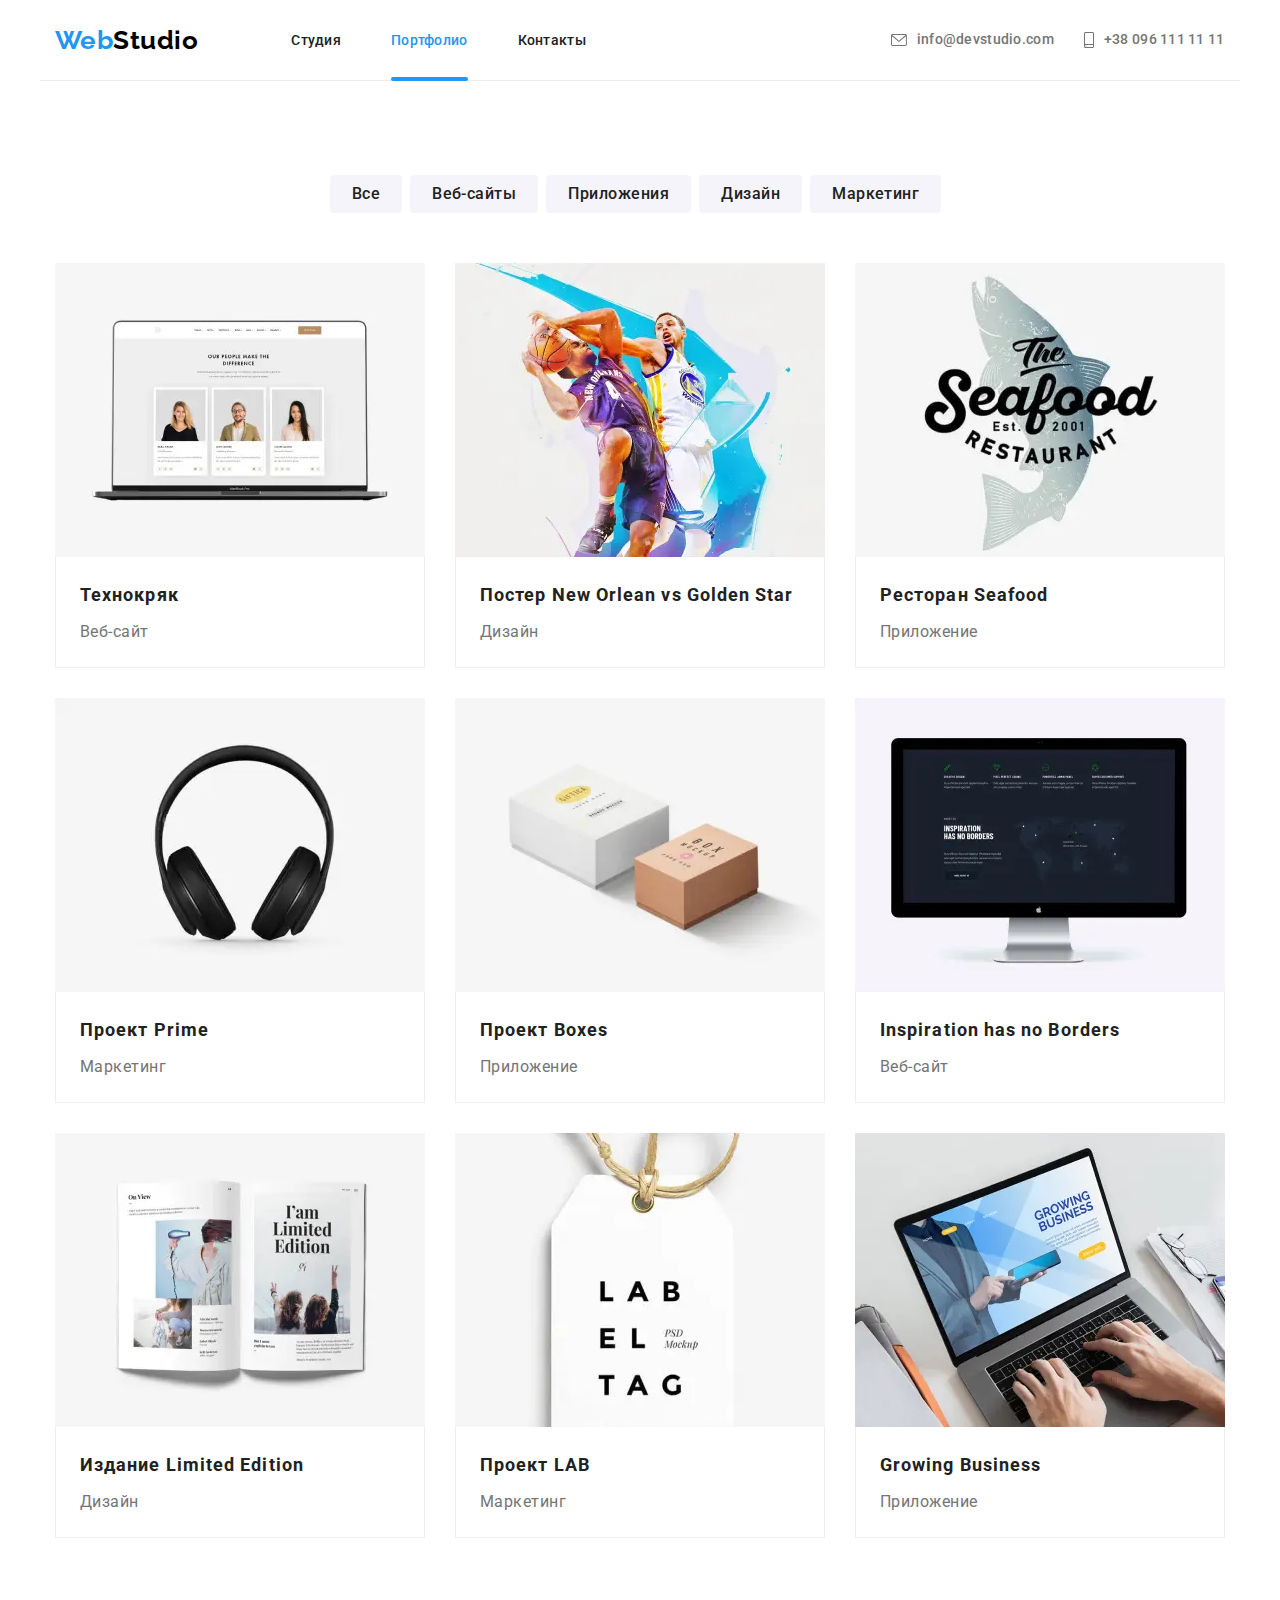
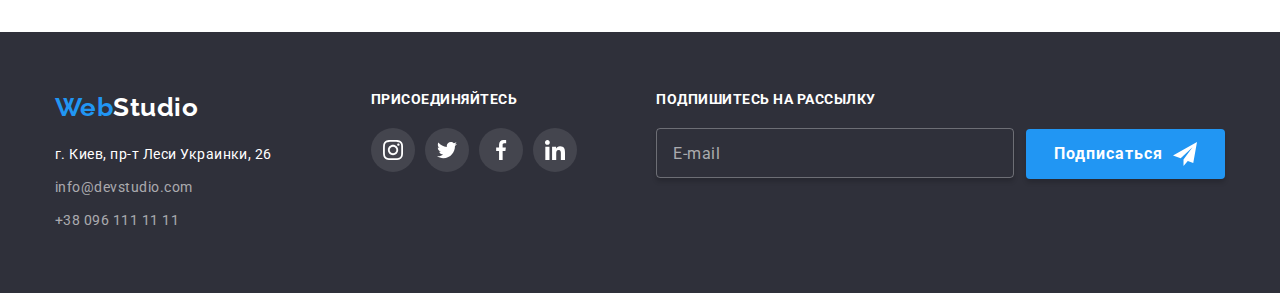
==== commit 3df101ad: "update porfolio" ====
--- a/portfolio.html
+++ b/portfolio.html
@@ -53,7 +53,7 @@
           <div class="mobile-adress">
             <ul class="address">
               <li class="address__item">
-                <a class="address__link" href="mailto:info@devstudio.com"
+                <a class="address__link address__link--top" href="mailto:info@devstudio.com"
                   ><svg class="address__icon--envelope" width="16" height="12">
                     <use href="./images/icons.svg#icon-envelope"></use></svg
                   ><span class="address__text">info@devstudio.com</span></a
@@ -61,7 +61,7 @@
               </li>
 
               <li class="address__item">
-                <a class="address__link" href="tell:380961111111"
+                <a class="address__link address__link--bottom" href="tell:380961111111"
                   ><svg class="address__icon--tell" width="10" height="16">
                     <use href="./images/icons.svg#icon-smartphone"></use></svg
                   ><span class="address__tell">+38 096 111 11 11</span></a
@@ -122,13 +122,43 @@
             <li class="card-set__item">
               <a class="card-set__link" href="">
                 <div class="card-set__figure">
-                  <img
-                    src="./images/port1.jpg"
-                    alt="3 фото разных людей на экране ноутбука"
-                    class="port-img"
-                    width="370"
-                    height="294"
-                  />
+                  <picture>
+                    <source
+                      srcset="./images/img3-370-1x.webp 1x, ./images/img3-370-2x.webp 2x"
+                      type="image/webp"
+                      media="(min-width: 1200px)"
+                    />
+                    <source
+                      srcset="./images/img3-354-1x.webp 1x, ./images/img3-354-2x.webp 2x"
+                      type="image/webp"
+                      media="(min-width: 768px)"
+                    />
+                    <source
+                      srcset="./images/img3-450-1x.webp 1x, ./images/img3-450-2x.webp 2x"
+                      type="image/webp"
+                      media="(max-width: 767px)"
+                    />
+
+                    <source
+                      srcset="./images/img3-370-1x.jpg 1x, ./images/img3-370-2x.jpg 2x"
+                      type="image/webp"
+                      media="(min-width: 1200px)"
+                    />
+                    <source
+                      srcset="./images/img3-354-1x.jpg 1x, ./images/img3-354-2x.jpg 2x"
+                      media="(min-width: 768px)"
+                    />
+                    <source
+                      srcset="./images/img3-450-1x.jpg 1x, ./images/img3-450-2x.jpg 2x"
+                      media="(max-width: 767px)"
+                    />
+                    <img
+                      src="./images/port1.jpg"
+                      alt="3 фото разных людей на экране ноутбука"
+                      class="port-img"
+                    />
+                  </picture>
+
                   <p class="card-set__content">
                     Ресурс предлагает комплексные предложения с разным уровнем функционала и
                     сервисов. Все это позволит посетителю получить исчерпывающие сведения о компании
@@ -145,13 +175,43 @@
             <li class="card-set__item">
               <a class="card-set__link" href="">
                 <div class="card-set__figure">
-                  <img
-                    src="./images/port2.jpg"
-                    alt="баскетболисты борятся за мяч"
-                    class="port-img"
-                    width="370"
-                    height="294"
-                  />
+                  <picture>
+                    <source
+                      srcset="./images/img3-370-1x-1.webp 1x, ./images/img3-370-2x-1.webp 2x"
+                      type="image/webp"
+                      media="(min-width: 1200px)"
+                    />
+                    <source
+                      srcset="./images/img3-354-1x-1.webp 1x, ./images/img3-354-2x-1.webp 2x"
+                      type="image/webp"
+                      media="(min-width: 768px)"
+                    />
+                    <source
+                      srcset="./images/img3-450-1x-1.webp 1x, ./images/img3-450-2x-1.webp 2x"
+                      type="image/webp"
+                      media="(max-width: 767px)"
+                    />
+
+                    <source
+                      srcset="./images/img3-370-1x-1.jpg 1x, ./images/img3-370-2x-1.jpg 2x"
+                      type="image/webp"
+                      media="(min-width: 1200px)"
+                    />
+                    <source
+                      srcset="./images/img3-354-1x-1.jpg 1x, ./images/img3-354-2x-1.jpg 2x"
+                      media="(min-width: 768px)"
+                    />
+                    <source
+                      srcset="./images/img3-450-1x-1.jpg 1x, ./images/img3-450-2x-1.jpg 2x"
+                      media="(max-width: 767px)"
+                    />
+                    <img
+                      src="./images/port2.jpg"
+                      alt="баскетболисты борятся за мяч"
+                      class="port-img"
+                    />
+                  </picture>
+
                   <p class="card-set__content">
                     Ресурс предлагает комплексные предложения с разным уровнем функционала и
                     сервисов. Все это позволит посетителю получить исчерпывающие сведения о компании
@@ -168,13 +228,43 @@
             <li class="card-set__item">
               <a class="card-set__link" href="">
                 <div class="card-set__figure">
-                  <img
-                    src="./images/port3.jpg"
-                    alt="рыба на логотипе ресторана"
-                    class="port-img"
-                    width="370"
-                    height="294"
-                  />
+                  <picture>
+                    <source
+                      srcset="./images/img3-370-1x-2.webp 1x, ./images/img3-370-2x-2.webp 2x"
+                      type="image/webp"
+                      media="(min-width: 1200px)"
+                    />
+                    <source
+                      srcset="./images/img3-354-1x-2.webp 1x, ./images/img3-354-2x-2.webp 2x"
+                      type="image/webp"
+                      media="(min-width: 768px)"
+                    />
+                    <source
+                      srcset="./images/img3-450-1x-2.webp 1x, ./images/img3-450-2x-2.webp 2x"
+                      type="image/webp"
+                      media="(max-width: 767px)"
+                    />
+
+                    <source
+                      srcset="./images/img3-370-1x-2.jpg 1x, ./images/img3-370-2x-2.jpg 2x"
+                      type="image/webp"
+                      media="(min-width: 1200px)"
+                    />
+                    <source
+                      srcset="./images/img3-354-1x-2.jpg 1x, ./images/img3-354-2x-2.jpg 2x"
+                      media="(min-width: 768px)"
+                    />
+                    <source
+                      srcset="./images/img3-450-1x-2.jpg 1x, ./images/img3-450-2x-2.jpg 2x"
+                      media="(max-width: 767px)"
+                    />
+                    <img
+                      src="./images/port3.jpg"
+                      alt="рыба на логотипе ресторана"
+                      class="port-img"
+                    />
+                  </picture>
+
                   <p class="card-set__content">
                     Ресурс предлагает комплексные предложения с разным уровнем функционала и
                     сервисов. Все это позволит посетителю получить исчерпывающие сведения о компании
@@ -191,13 +281,39 @@
             <li class="card-set__item">
               <a class="card-set__link" href="">
                 <div class="card-set__figure">
-                  <img
-                    src="./images/port4.jpg"
-                    alt="наушники"
-                    class="port-img"
-                    width="370"
-                    height="294"
-                  />
+                  <picture>
+                    <source
+                      srcset="./images/img3-370-1x-3.webp 1x, ./images/img3-370-2x-3.webp 2x"
+                      type="image/webp"
+                      media="(min-width: 1200px)"
+                    />
+                    <source
+                      srcset="./images/img3-354-1x-3.webp 1x, ./images/img3-354-2x-3.webp 2x"
+                      type="image/webp"
+                      media="(min-width: 768px)"
+                    />
+                    <source
+                      srcset="./images/img3-450-1x-3.webp 1x, ./images/img3-450-2x-3.webp 2x"
+                      type="image/webp"
+                      media="(max-width: 767px)"
+                    />
+
+                    <source
+                      srcset="./images/img3-370-1x-3.jpg 1x, ./images/img3-370-2x-3.jpg 2x"
+                      type="image/webp"
+                      media="(min-width: 1200px)"
+                    />
+                    <source
+                      srcset="./images/img3-354-1x-3.jpg 1x, ./images/img3-354-2x-3.jpg 2x"
+                      media="(min-width: 768px)"
+                    />
+                    <source
+                      srcset="./images/img3-450-1x-3.jpg 1x, ./images/img3-450-2x-3.jpg 2x"
+                      media="(max-width: 767px)"
+                    />
+                    <img src="./images/port4.jpg" alt="наушники" class="port-img" />
+                  </picture>
+
                   <p class="card-set__content">
                     Ресурс предлагает комплексные предложения с разным уровнем функционала и
                     сервисов. Все это позволит посетителю получить исчерпывающие сведения о компании
@@ -214,13 +330,39 @@
             <li class="card-set__item">
               <a class="card-set__link" href="">
                 <div class="card-set__figure">
-                  <img
-                    src="./images/port5.jpg"
-                    alt="2 коробки"
-                    class="port-img"
-                    width="370"
-                    height="294"
-                  />
+                  <picture>
+                    <source
+                      srcset="./images/img3-370-1x-4.webp 1x, ./images/img3-370-2x-4.webp 2x"
+                      type="image/webp"
+                      media="(min-width: 1200px)"
+                    />
+                    <source
+                      srcset="./images/img3-354-1x-4.webp 1x, ./images/img3-354-2x-4.webp 2x"
+                      type="image/webp"
+                      media="(min-width: 768px)"
+                    />
+                    <source
+                      srcset="./images/img3-450-1x-4.webp 1x, ./images/img3-450-2x-4.webp 2x"
+                      type="image/webp"
+                      media="(max-width: 767px)"
+                    />
+
+                    <source
+                      srcset="./images/img3-370-1x-4.jpg 1x, ./images/img3-370-2x-4.jpg 2x"
+                      type="image/webp"
+                      media="(min-width: 1200px)"
+                    />
+                    <source
+                      srcset="./images/img3-354-1x-4.jpg 1x, ./images/img3-354-2x-4.jpg 2x"
+                      media="(min-width: 768px)"
+                    />
+                    <source
+                      srcset="./images/img3-450-1x-4.jpg 1x, ./images/img3-450-2x-4.jpg 2x"
+                      media="(max-width: 767px)"
+                    />
+                    <img src="./images/port5.jpg" alt="2 коробки" class="port-img" />
+                  </picture>
+
                   <p class="card-set__content">
                     Ресурс предлагает комплексные предложения с разным уровнем функционала и
                     сервисов. Все это позволит посетителю получить исчерпывающие сведения о компании
@@ -237,13 +379,39 @@
             <li class="card-set__item">
               <a class="card-set__link" href="">
                 <div class="card-set__figure">
-                  <img
-                    src="./images/port6.jpg"
-                    alt="экран компьютера"
-                    class="port-img"
-                    width="370"
-                    height="294"
-                  />
+                  <picture>
+                    <source
+                      srcset="./images/img3-370-1x-5.webp 1x, ./images/img3-370-2x-5.webp 2x"
+                      type="image/webp"
+                      media="(min-width: 1200px)"
+                    />
+                    <source
+                      srcset="./images/img3-354-1x-5.webp 1x, ./images/img3-354-2x-5.webp 2x"
+                      type="image/webp"
+                      media="(min-width: 768px)"
+                    />
+                    <source
+                      srcset="./images/img3-450-1x-5.webp 1x, ./images/img3-450-2x-5.webp 2x"
+                      type="image/webp"
+                      media="(max-width: 767px)"
+                    />
+
+                    <source
+                      srcset="./images/img3-370-1x-5.jpg 1x, ./images/img3-370-2x-5.jpg 2x"
+                      type="image/webp"
+                      media="(min-width: 1200px)"
+                    />
+                    <source
+                      srcset="./images/img3-354-1x-5.jpg 1x, ./images/img3-354-2x-5.jpg 2x"
+                      media="(min-width: 768px)"
+                    />
+                    <source
+                      srcset="./images/img3-450-1x-5.jpg 1x, ./images/img3-450-2x-5.jpg 2x"
+                      media="(max-width: 767px)"
+                    />
+                    <img src="./images/port6.jpg" alt="экран компьютера" class="port-img" />
+                  </picture>
+
                   <p class="card-set__content">
                     Ресурс предлагает комплексные предложения с разным уровнем функционала и
                     сервисов. Все это позволит посетителю получить исчерпывающие сведения о компании
@@ -260,13 +428,43 @@
             <li class="card-set__item">
               <a class="card-set__link" href="">
                 <div class="card-set__figure">
-                  <img
-                    src="./images/port7.jpg"
-                    alt="открытая книга ограниченной серии"
-                    class="port-img"
-                    width="370"
-                    height="294"
-                  />
+                  <picture>
+                    <source
+                      srcset="./images/img3-370-1x-6.webp 1x, ./images/img3-370-2x-6.webp 2x"
+                      type="image/webp"
+                      media="(min-width: 1200px)"
+                    />
+                    <source
+                      srcset="./images/img3-354-1x-6.webp 1x, ./images/img3-354-2x-6.webp 2x"
+                      type="image/webp"
+                      media="(min-width: 768px)"
+                    />
+                    <source
+                      srcset="./images/img3-450-1x-6.webp 1x, ./images/img3-450-2x-6.webp 2x"
+                      type="image/webp"
+                      media="(max-width: 767px)"
+                    />
+
+                    <source
+                      srcset="./images/img3-370-1x-6.jpg 1x, ./images/img3-370-2x-6.jpg 2x"
+                      type="image/webp"
+                      media="(min-width: 1200px)"
+                    />
+                    <source
+                      srcset="./images/img3-354-1x-6.jpg 1x, ./images/img3-354-2x-6.jpg 2x"
+                      media="(min-width: 768px)"
+                    />
+                    <source
+                      srcset="./images/img3-450-1x-6.jpg 1x, ./images/img3-450-2x-6.jpg 2x"
+                      media="(max-width: 767px)"
+                    />
+                    <img
+                      src="./images/port7.jpg"
+                      alt="открытая книга ограниченной серии"
+                      class="port-img"
+                    />
+                  </picture>
+
                   <p class="card-set__content">
                     Ресурс предлагает комплексные предложения с разным уровнем функционала и
                     сервисов. Все это позволит посетителю получить исчерпывающие сведения о компании
@@ -283,13 +481,43 @@
             <li class="card-set__item">
               <a class="card-set__link" href="">
                 <div class="card-set__figure">
-                  <img
-                    src="./images/port8.jpg"
-                    alt="бирка одежды с надписью ЛАБ"
-                    class="port-img"
-                    width="370"
-                    height="294"
-                  />
+                  <picture>
+                    <source
+                      srcset="./images/img3-370-1x-7.webp 1x, ./images/img3-370-2x-7.webp 2x"
+                      type="image/webp"
+                      media="(min-width: 1200px)"
+                    />
+                    <source
+                      srcset="./images/img3-354-1x-7.webp 1x, ./images/img3-354-2x-7.webp 2x"
+                      type="image/webp"
+                      media="(min-width: 768px)"
+                    />
+                    <source
+                      srcset="./images/img3-450-1x-7.webp 1x, ./images/img3-450-2x-7.webp 2x"
+                      type="image/webp"
+                      media="(max-width: 767px)"
+                    />
+
+                    <source
+                      srcset="./images/img3-370-1x-7.jpg 1x, ./images/img3-370-2x-7.jpg 2x"
+                      type="image/webp"
+                      media="(min-width: 1200px)"
+                    />
+                    <source
+                      srcset="./images/img3-354-1x-7.jpg 1x, ./images/img3-354-2x-7.jpg 2x"
+                      media="(min-width: 768px)"
+                    />
+                    <source
+                      srcset="./images/img3-450-1x-7.jpg 1x, ./images/img3-450-2x-7.jpg 2x"
+                      media="(max-width: 767px)"
+                    />
+                    <img
+                      src="./images/port8.jpg"
+                      alt="бирка одежды с надписью ЛАБ"
+                      class="port-img"
+                    />
+                  </picture>
+
                   <p class="card-set__content">
                     Ресурс предлагает комплексные предложения с разным уровнем функционала и
                     сервисов. Все это позволит посетителю получить исчерпывающие сведения о компании
@@ -306,13 +534,44 @@
             <li class="card-set__item">
               <a class="card-set__link" href="">
                 <div class="card-set__figure">
-                  <img
-                    src="./images/port9.jpg"
-                    alt="Человек печатает на ноутбуке"
-                    class="port-img"
-                    width="370"
-                    height="294"
-                  />
+                  <picture>
+                    <source
+                      srcset="./images/img3-370-1x-8.webp 1x, ./images/img3-370-2x-8.webp 2x"
+                      type="image/webp"
+                      media="(min-width: 1200px)"
+                    />
+                    <source
+                      srcset="./images/img3-354-1x-8.webp 1x, ./images/img3-354-2x-8.webp 2x"
+                      type="image/webp"
+                      media="(min-width: 768px)"
+                    />
+                    <source
+                      srcset="./images/img3-450-1x-8.webp 1x, ./images/img3-450-2x-8.webp 2x"
+                      type="image/webp"
+                      media="(max-width: 767px)"
+                    />
+
+                    <source
+                      srcset="./images/img3-370-1x-8.jpg 1x, ./images/img3-370-2x-8.jpg 2x"
+                      type="image/webp"
+                      media="(min-width: 1200px)"
+                    />
+                    <source
+                      srcset="./images/img3-354-1x-8.jpg 1x, ./images/img3-354-2x-8.jpg 2x"
+                      media="(min-width: 768px)"
+                    />
+                    <source
+                      srcset="./images/img3-450-1x-8.jpg 1x, ./images/img3-450-2x-8.jpg 2x"
+                      media="(max-width: 767px)"
+                    />
+                    <img
+                      src="./images/port9.jpg"
+                      alt="Человек печатает на ноутбуке"
+                      class="port-img"
+                      8
+                    />
+                  </picture>
+
                   <p class="card-set__content">
                     Ресурс предлагает комплексные предложения с разным уровнем функционала и
                     сервисов. Все это позволит посетителю получить исчерпывающие сведения о компании
